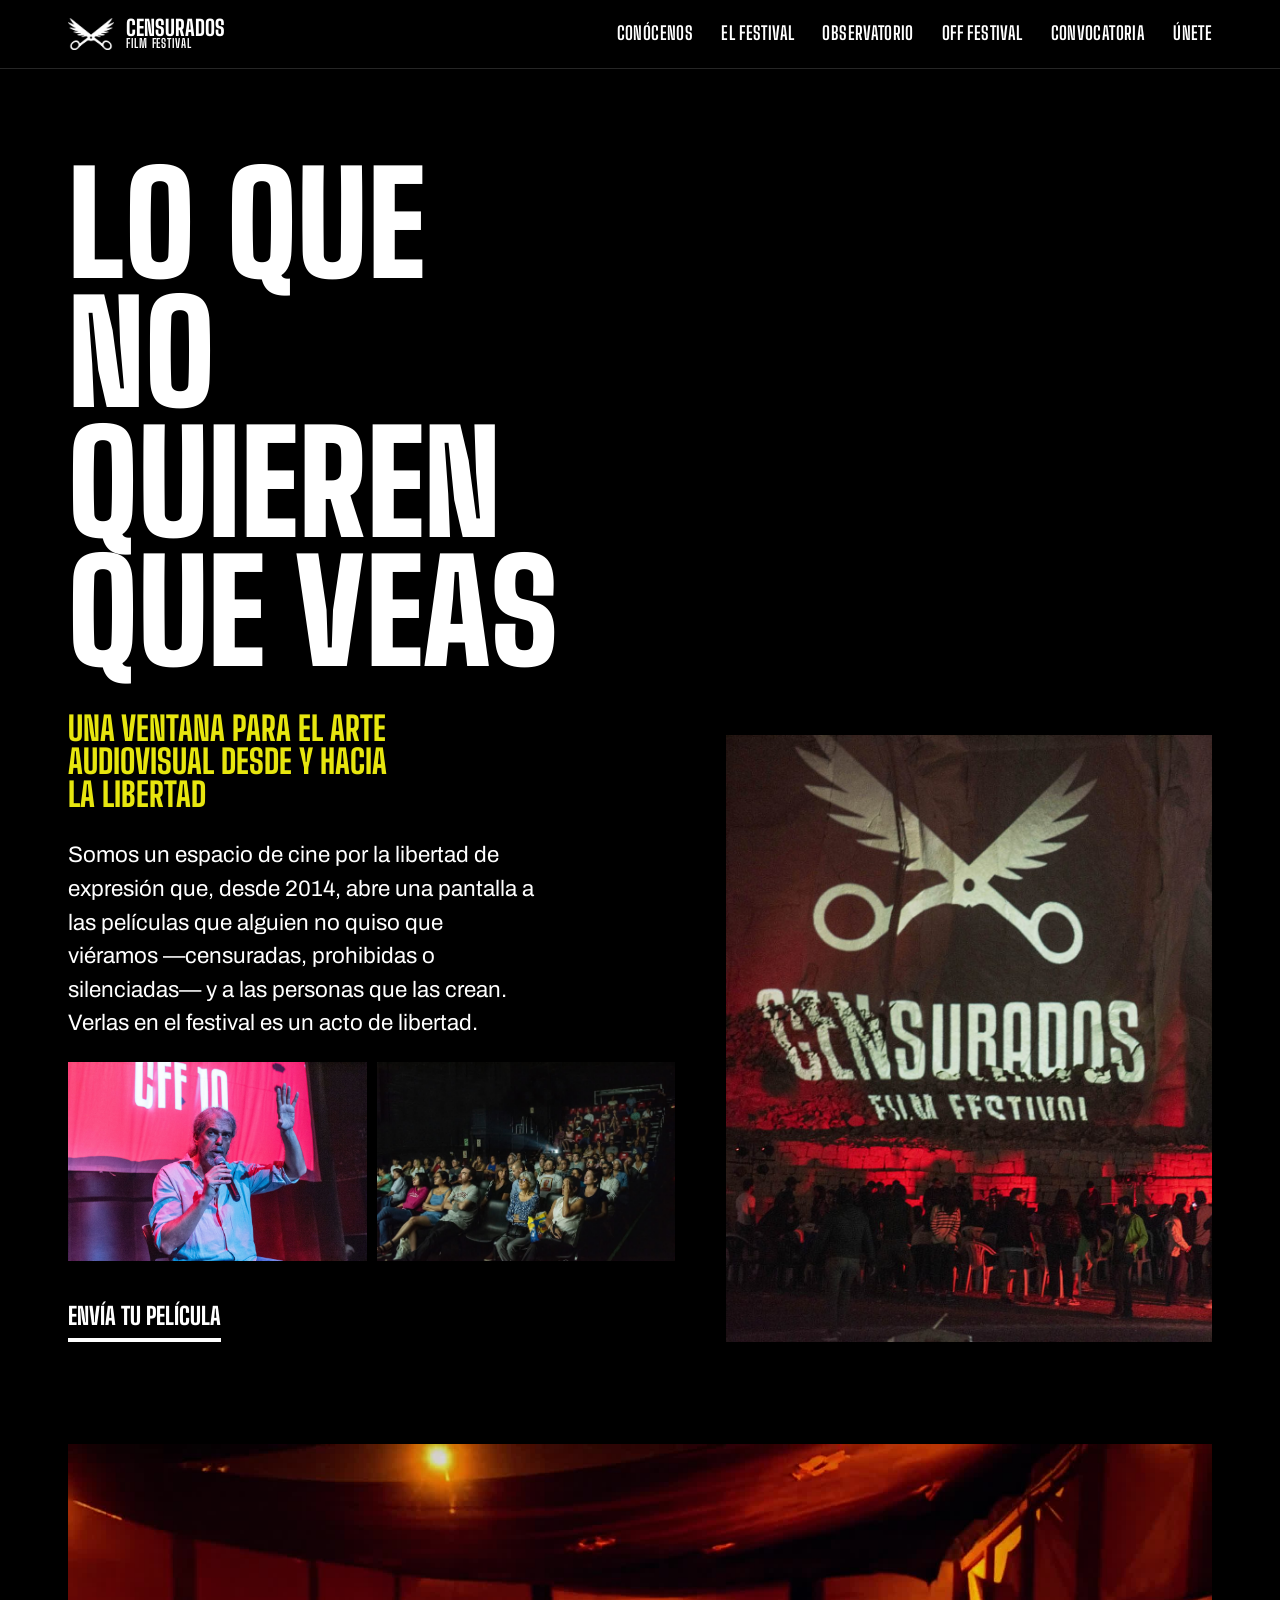
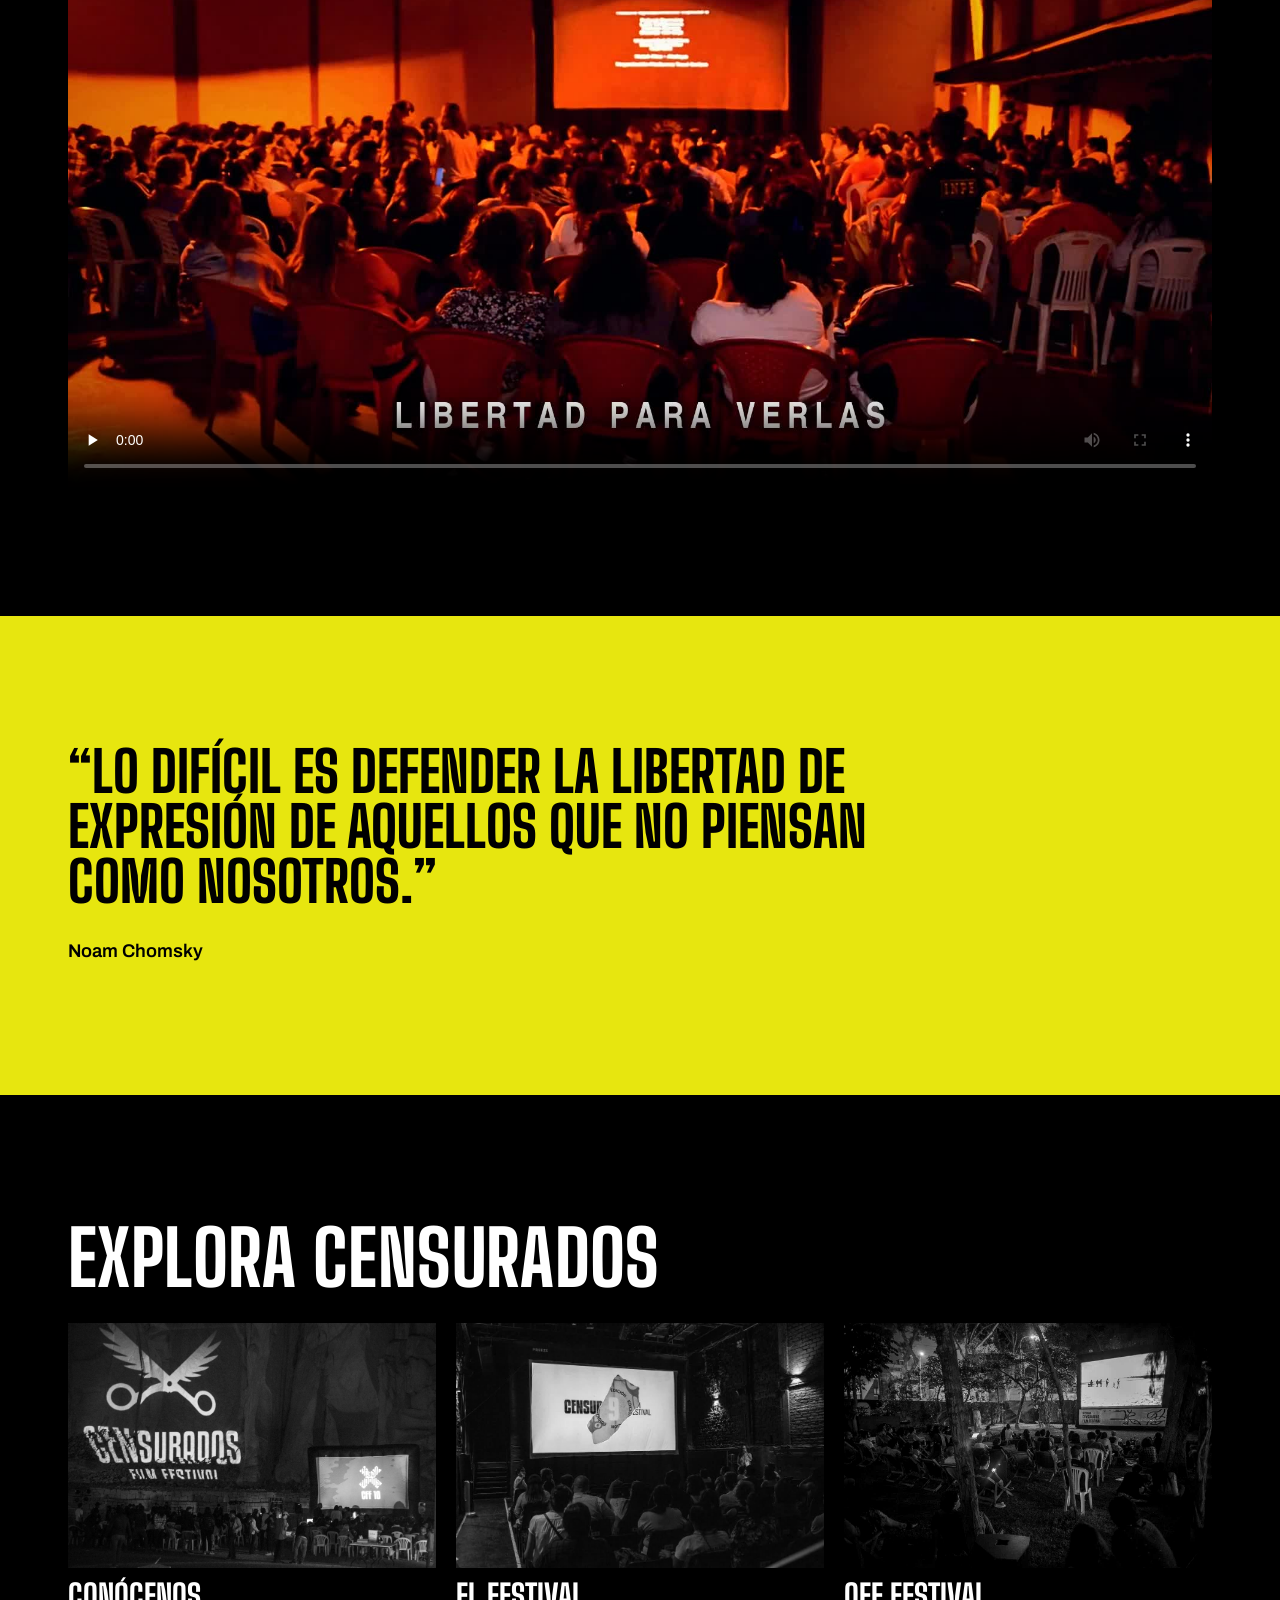
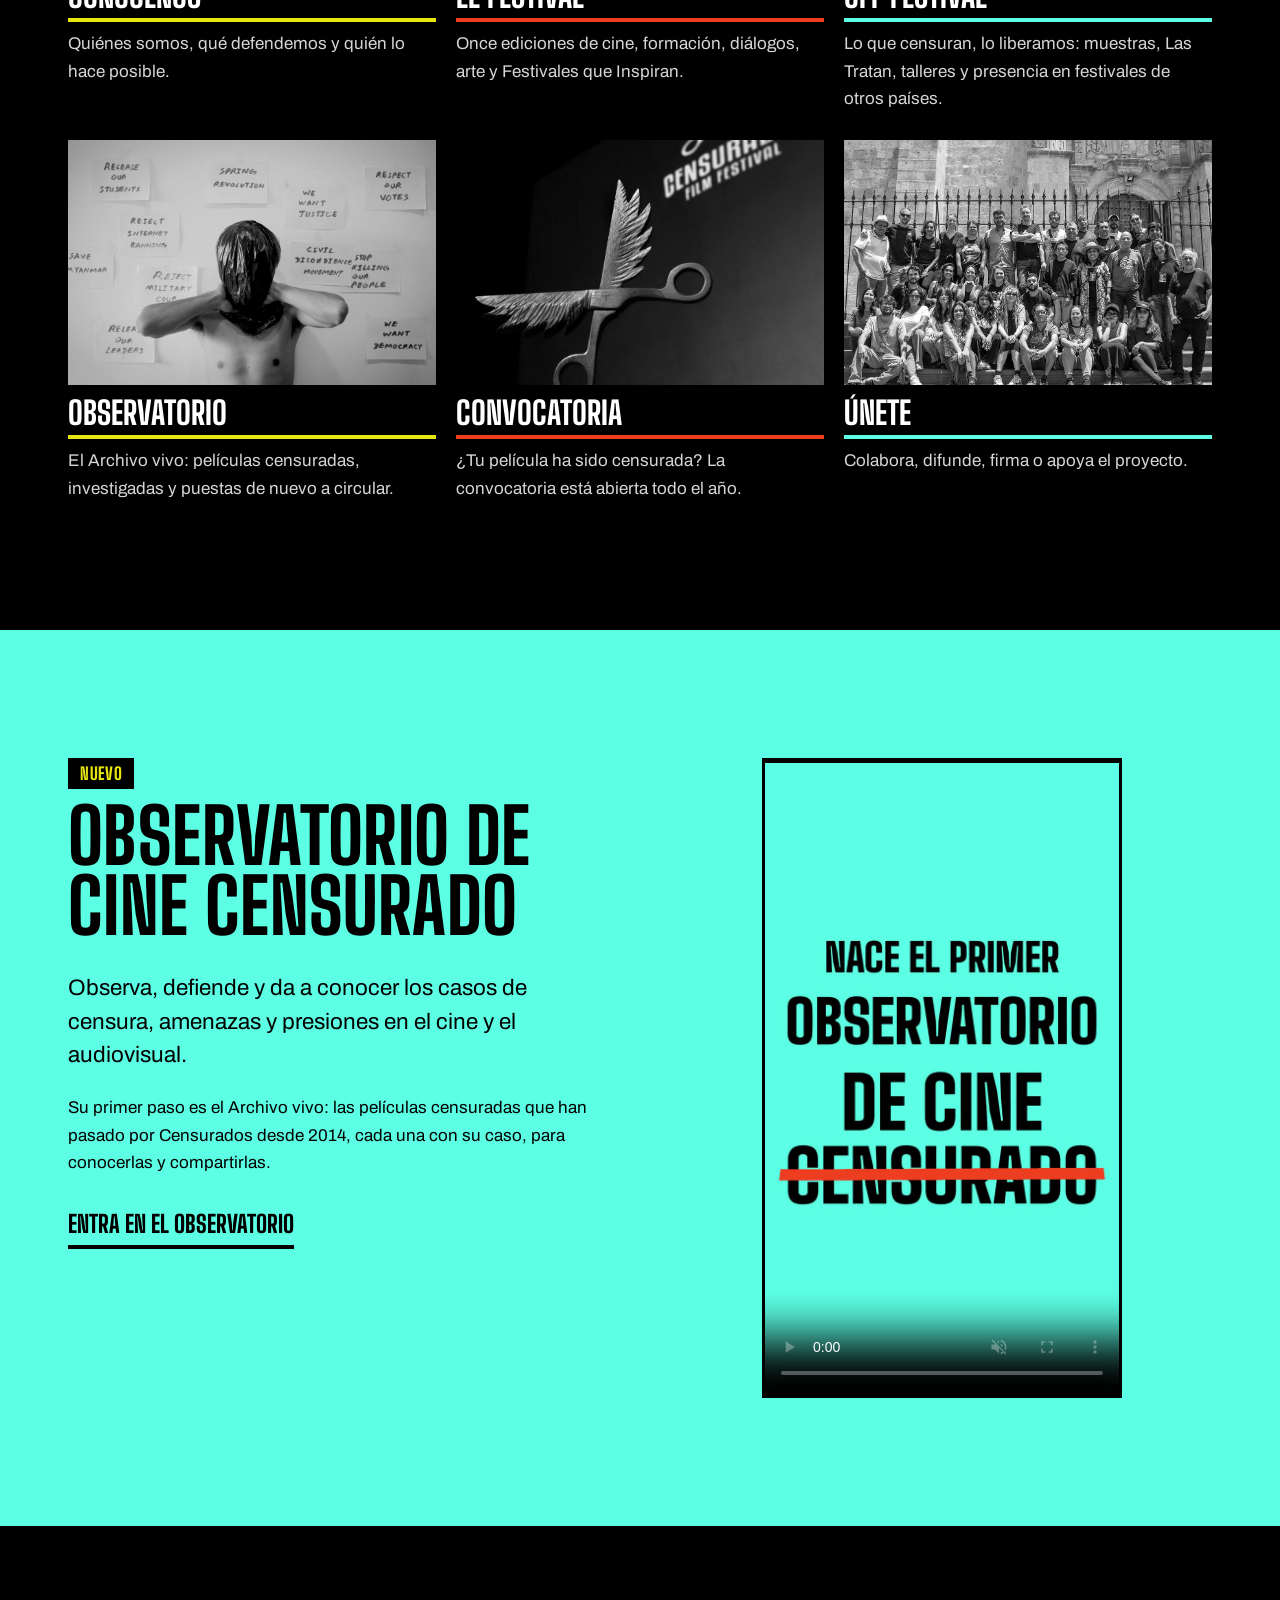
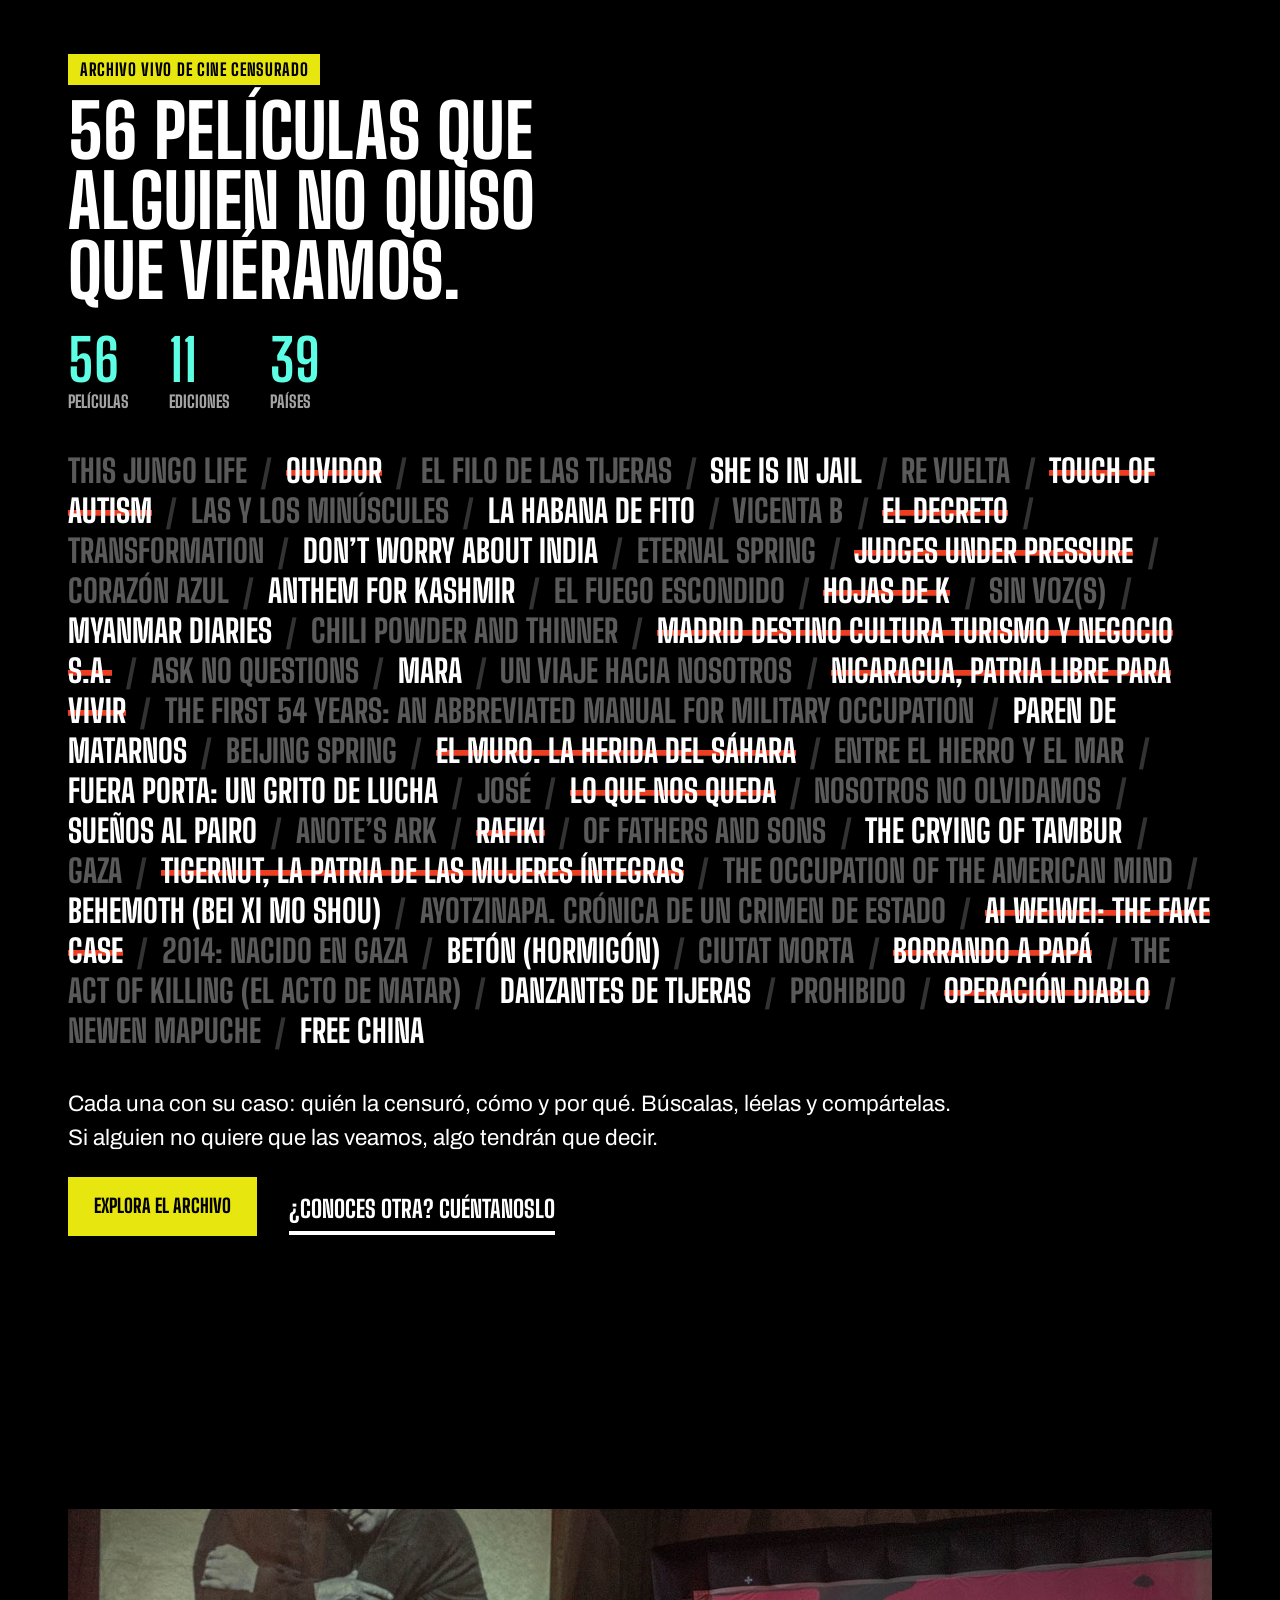
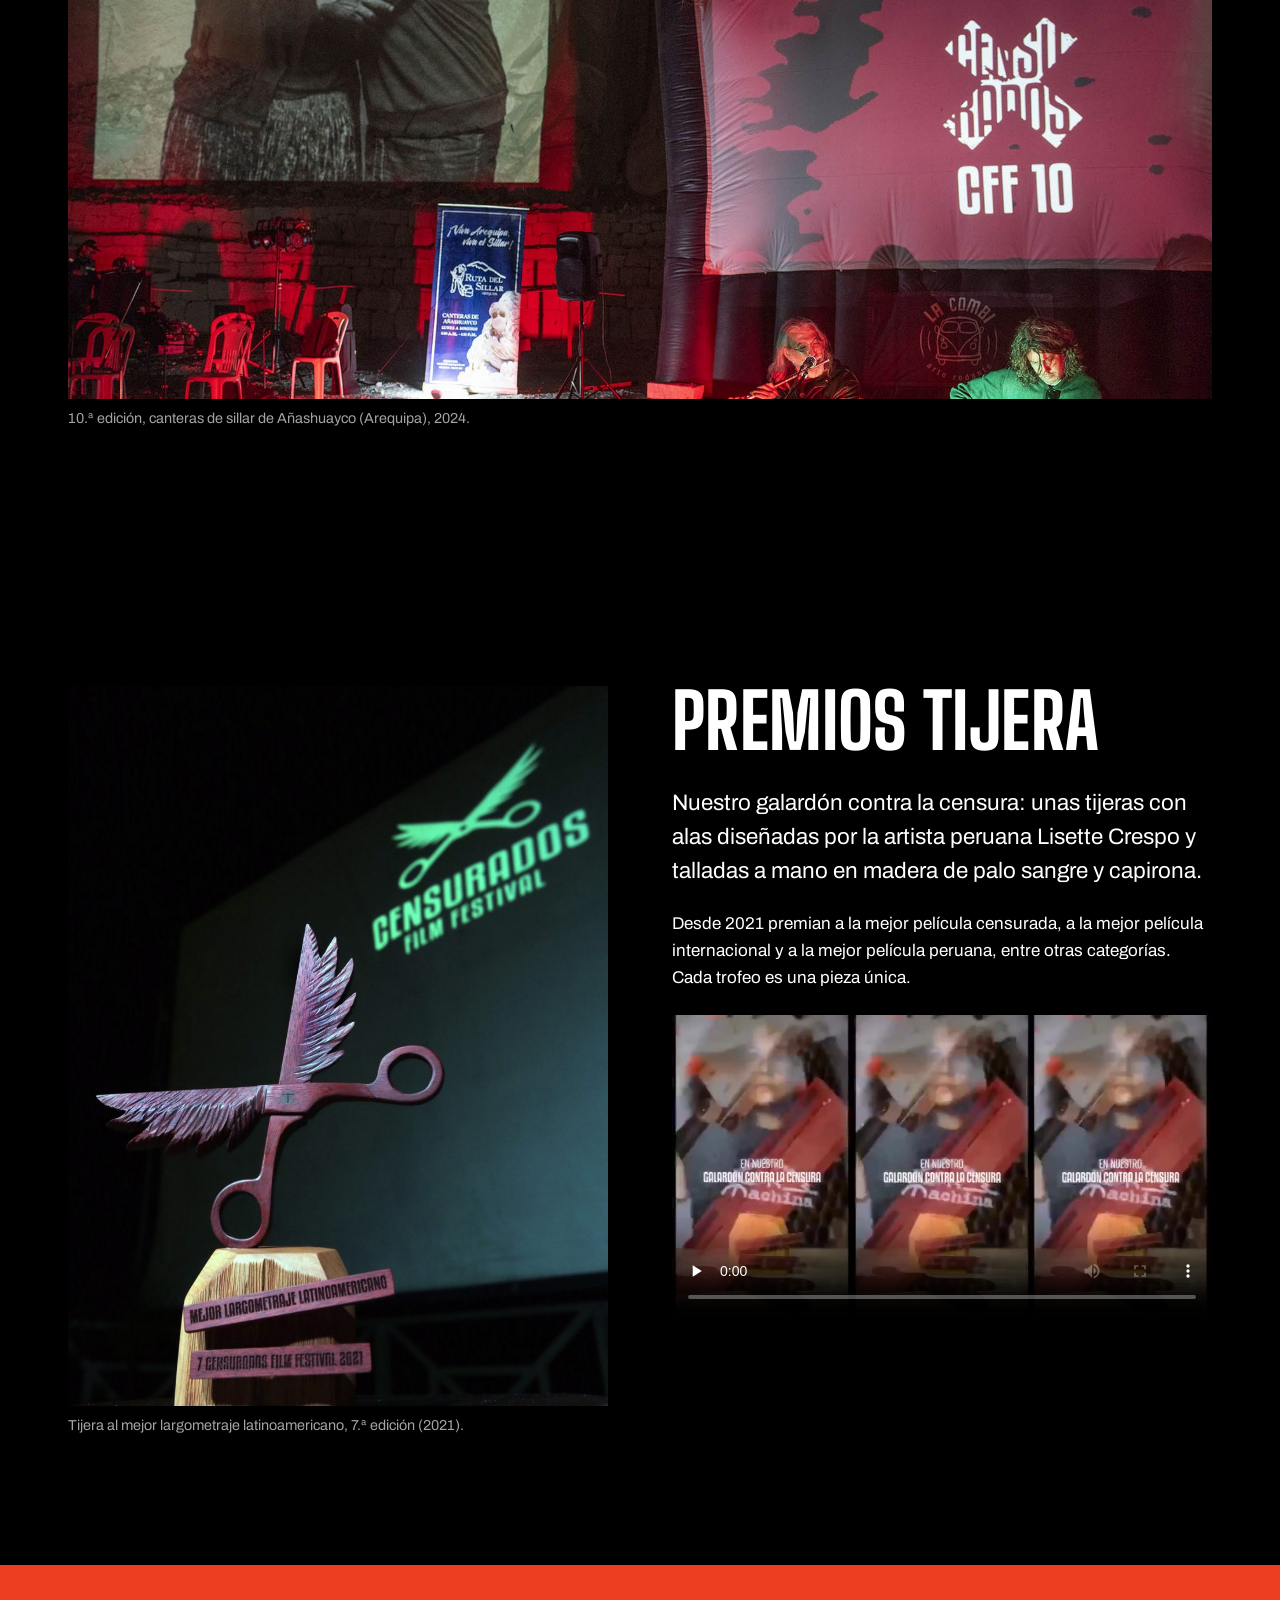
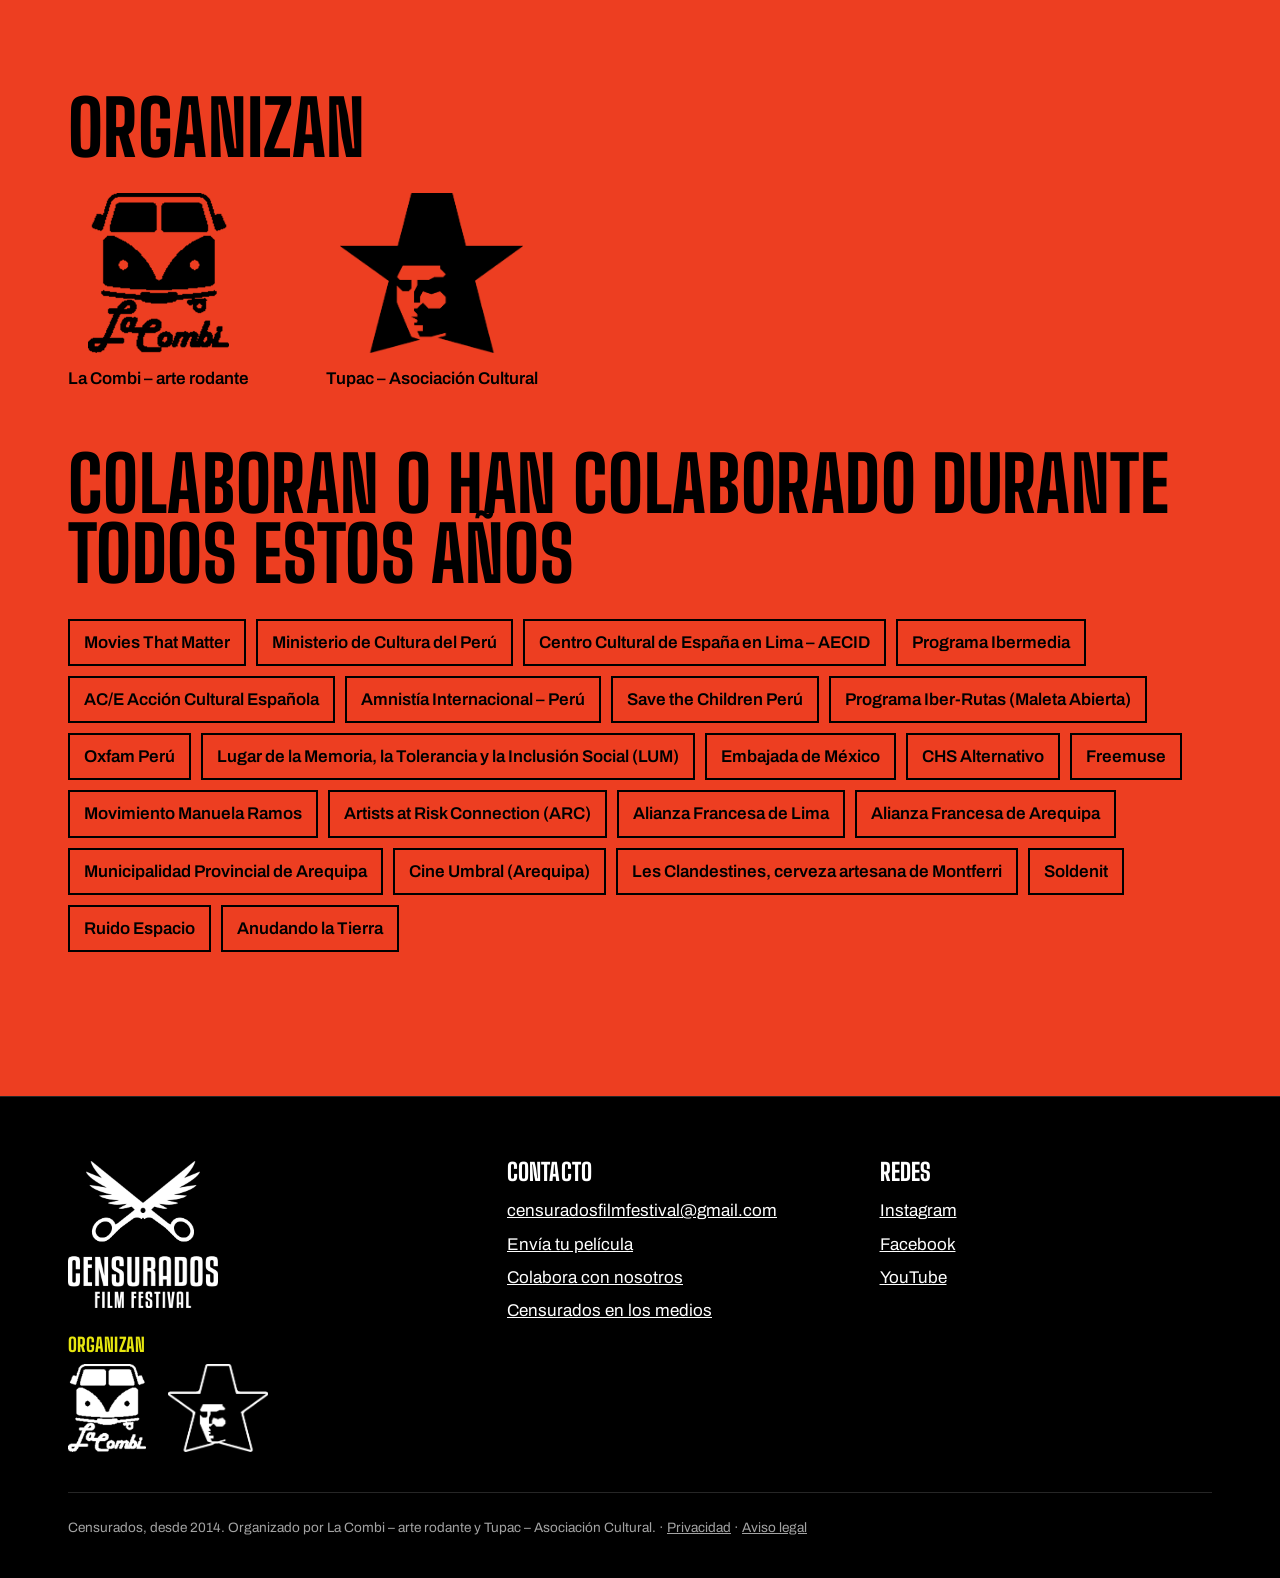
==== index.html @ e6e07ede "Caminan con nosotros: Ruido Espacio Co-Authored-By: Claude Opus 5.5 <noreply@anthropic.com> Claude-S" ====
<!doctype html>
<html lang="es">
<head>
<meta charset="utf-8">
<meta name="viewport" content="width=device-width, initial-scale=1">
<title>Censurados · Una ventana para el arte audiovisual desde y hacia la libertad</title>
<meta name="description" content="Censurados: una ventana para el arte audiovisual desde y hacia la libertad. Un espacio de cine por la libertad de expresión desde 2014.">
<meta property="og:title" content="Censurados · Una ventana para el arte audiovisual desde y hacia la libertad">
<meta property="og:description" content="Censurados: una ventana para el arte audiovisual desde y hacia la libertad. Un espacio de cine por la libertad de expresión desde 2014.">
<meta property="og:image" content="https://censuradosfilmfestival.com/img/fotos/jardin-tupac-noche.jpg">
<link rel="icon" href="img/icono.png">
<link rel="stylesheet" href="css/estilos.css?v=20261134">
</head>
<body>
<a class="saltar" href="#contenido">Ir al contenido</a>

<header class="cabecera">
  <div class="contenedor">
    <a class="marca" href="index.html"><img src="img/alas-blanco.png" alt="" width="46" height="33"><span>Censurados<small>Film Festival</small></span></a>
    <button class="boton-menu" aria-expanded="false" aria-controls="menu">Menú</button>
    <nav class="menu" id="menu" aria-label="Principal">
      <ul>
        <li><a href="conocenos.html">Conócenos</a></li>
        <li><a href="trayectoria.html">El festival</a></li>
        <li><a href="observatorio.html">Observatorio</a></li>
        <li><a href="en-ruta.html">Off festival</a></li>
        <li><a href="convocatoria.html">Convocatoria</a></li>
        <li><a href="unete.html">Únete</a></li>
      </ul>
    </nav>
  </div>
</header>

<main id="contenido">
<section class="portada fondo-negro">
    <div class="contenedor">
      <div>
        <h1>
          <span class="linea"><span class="tachado" style="--franja:var(--rojo);--retraso:.35s">Lo que</span></span>
          <span class="linea"><span class="tachado" style="--franja:var(--amarillo);--retraso:.55s">no quieren</span></span>
          <span class="linea"><span class="tachado" style="--franja:var(--agua);--retraso:.75s">que veas</span></span>
        </h1>
        <p class="lema">Una ventana para el arte audiovisual desde y hacia la libertad</p>
        <p class="entradilla">Somos un espacio de cine por la libertad de expresión que, desde 2014, abre una pantalla a las películas que alguien no quiso que viéramos —censuradas, prohibidas o silenciadas— y a las personas que las crean. Verlas en el festival es un acto de libertad.</p>
        <div class="portada-fotos">
          <img src="img/fotos/dialogo-cff10.jpg" alt="Un invitado habla con el público tras una proyección de la 10.ª edición" loading="lazy">
          <img src="img/fotos/publico-sala-cff9.jpg" alt="Público atento en una sala oscura durante una proyección del festival, con gradas al fondo" loading="lazy" width="1286" height="858">
        </div>
        <a class="enlace-grande" href="convocatoria.html">Envía tu película</a>
      </div>
      <figure>
        <img class="foto-logo" src="img/fotos/logo-canteras-cff10.jpg" alt="El logo de Censurados Film Festival proyectado en rojo sobre la pared de roca de las canteras de sillar, con el público reunido delante de la pantalla de la 10.ª edición" width="1959" height="1308">
      </figure>
    </div>
  </section>

  <section class="bloque fondo-negro sin-arriba" id="video">
    <div class="contenedor">
      <video class="video video-portada" controls preload="none" playsinline poster="video/quienes-somos.jpg?v=2" aria-label="Censurados: libertad para crear, libertad para ver">
        <source src="video/quienes-somos.mp4" type="video/mp4">
      </video>
    </div>
  </section>

  <section class="bloque fondo-amarillo">
    <div class="contenedor">
      <blockquote class="cita-grande">
        <p>“Lo difícil es defender la libertad de expresión de aquellos que no piensan como nosotros.”</p>
        <footer>Noam Chomsky</footer>
      </blockquote>
    </div>
  </section>

  <section class="bloque fondo-negro">
    <div class="contenedor">
      <h2>Explora Censurados</h2>
      <div class="tarjetas">
        <a class="tarjeta" href="conocenos.html">
          <img src="img/fotos/logo-canteras-cff10.jpg" alt="El logo de Censurados Film Festival proyectado sobre la pared de piedra de las canteras de Arequipa, con el público ante la pantalla de la 10.ª edición" loading="lazy">
          <span class="tarjeta-titulo">Conócenos</span>
          <span class="tarjeta-texto">Quiénes somos, qué defendemos y quién lo hace posible.</span>
        </a>
        <a class="tarjeta" href="trayectoria.html">
          <img src="img/fotos/pantalla-cff9.jpg" alt="Sala llena ante la pantalla con el logo de la 9.ª edición de Censurados, mientras una persona presenta la sesión" loading="lazy">
          <span class="tarjeta-titulo">El festival</span>
          <span class="tarjeta-texto">Once ediciones de cine, formación, diálogos, arte y Festivales que Inspiran.</span>
        </a>
        <a class="tarjeta" href="en-ruta.html">
          <img src="img/fotos/pantalla-jardin.jpg" alt="La pantalla del festival montada al aire libre" loading="lazy">
          <span class="tarjeta-titulo">Off festival</span>
          <span class="tarjeta-texto">Lo que censuran, lo liberamos: muestras, Las Tratan, talleres y presencia en festivales de otros países.</span>
        </a>
        <a class="tarjeta" href="observatorio.html">
          <img src="img/fotos/observatorio-myanmar.jpg" alt="Fotograma de Myanmar Diaries: una persona con la cabeza cubierta por una bolsa negra, ante carteles que piden democracia y libertad" loading="lazy">
          <span class="tarjeta-titulo">Observatorio</span>
          <span class="tarjeta-texto">El Archivo vivo: películas censuradas, investigadas y puestas de nuevo a circular.</span>
        </a>
        <a class="tarjeta" href="convocatoria.html">
          <img src="img/fotos/trofeo-tijera-2021.jpg" alt="Una Tijera, el premio de Censurados diseñado por Lisette Crespo, con el logo del festival al fondo" loading="lazy">
          <span class="tarjeta-titulo">Convocatoria</span>
          <span class="tarjeta-texto">¿Tu película ha sido censurada? La convocatoria está abierta todo el año.</span>
        </a>
        <a class="tarjeta" href="unete.html">
          <img src="img/fotos/fqi-grupo-arequipa.jpg" alt="Foto de grupo de personas que participan en Censurados, en las escaleras de una iglesia de Arequipa" loading="lazy">
          <span class="tarjeta-titulo">Únete</span>
          <span class="tarjeta-texto">Colabora, difunde, firma o apoya el proyecto.</span>
        </a>
      </div>
    </div>
  </section>

  <section class="bloque fondo-agua">
    <div class="contenedor dos-columnas">
      <div>
        <p class="etiqueta-obs">Nuevo</p>
        <h2>Observatorio de cine censurado</h2>
        <p class="entradilla">Observa, defiende y da a conocer los casos de censura, amenazas y presiones en el cine y el audiovisual.</p>
        <p>Su primer paso es el Archivo vivo: las películas censuradas que han pasado por Censurados desde 2014, cada una con su caso, para conocerlas y compartirlas.</p>
        <a class="enlace-grande" href="observatorio.html">Entra en el Observatorio</a>
      </div>
      <video class="video-vertical" autoplay muted loop playsinline controls preload="metadata" poster="video/observatorio.jpg" aria-label="Nace el primer Observatorio de cine censurado">
          <source src="video/observatorio.mp4" type="video/mp4">
        </video>
    </div>
  </section>

  <section class="bloque fondo-negro portada-archivo" aria-labelledby="titulo-archivo">
    <div class="contenedor">
      <p class="etiqueta-obs etiqueta-archivo">Archivo vivo de cine censurado</p>
      <h2 id="titulo-archivo">56 películas que alguien no quiso que viéramos.</h2>
      <ul class="cifras-archivo">
        <li><strong>56</strong> películas</li>
        <li><strong>11</strong> ediciones</li>
        <li><strong>39</strong> países</li>
      </ul>
      <p class="muro-titulos"><a href="observatorio.html#this-jungo-life">This Jungo Life</a> <span aria-hidden="true">/</span> <a href="observatorio.html#ouvidor" class="tachada">Ouvidor</a> <span aria-hidden="true">/</span> <a href="observatorio.html#el-filo-de-las-tijeras">El filo de las tijeras</a> <span aria-hidden="true">/</span> <a href="observatorio.html#she-is-in-jail" class="viva">She Is in Jail</a> <span aria-hidden="true">/</span> <a href="observatorio.html#re-vuelta">Re vuelta</a> <span aria-hidden="true">/</span> <a href="observatorio.html#touch-of-autism" class="tachada">Touch of Autism</a> <span aria-hidden="true">/</span> <a href="observatorio.html#las-y-los-minuscules">Las y los Minúscules</a> <span aria-hidden="true">/</span> <a href="observatorio.html#la-habana-de-fito" class="viva">La Habana de Fito</a> <span aria-hidden="true">/</span> <a href="observatorio.html#vicenta-b">Vicenta B</a> <span aria-hidden="true">/</span> <a href="observatorio.html#el-decreto" class="tachada">El decreto</a> <span aria-hidden="true">/</span> <a href="observatorio.html#transformation">Transformation</a> <span aria-hidden="true">/</span> <a href="observatorio.html#dont-worry-about-india" class="viva">Don’t Worry About India</a> <span aria-hidden="true">/</span> <a href="observatorio.html#eternal-spring">Eternal Spring</a> <span aria-hidden="true">/</span> <a href="observatorio.html#judges-under-pressure" class="tachada">Judges Under Pressure</a> <span aria-hidden="true">/</span> <a href="observatorio.html#corazon-azul">Corazón azul</a> <span aria-hidden="true">/</span> <a href="observatorio.html#anthem-for-kashmir" class="viva">Anthem for Kashmir</a> <span aria-hidden="true">/</span> <a href="observatorio.html#el-fuego-escondido">El fuego escondido</a> <span aria-hidden="true">/</span> <a href="observatorio.html#hojas-de-k" class="tachada">Hojas de K</a> <span aria-hidden="true">/</span> <a href="observatorio.html#sin-voces">Sin Voz(s)</a> <span aria-hidden="true">/</span> <a href="observatorio.html#myanmar-diaries" class="viva">Myanmar Diaries</a> <span aria-hidden="true">/</span> <a href="observatorio.html#chili-powder-and-thinner">Chili Powder and Thinner</a> <span aria-hidden="true">/</span> <a href="observatorio.html#madrid-destino" class="tachada">Madrid Destino Cultura Turismo y Negocio S.A.</a> <span aria-hidden="true">/</span> <a href="observatorio.html#ask-no-questions">Ask No Questions</a> <span aria-hidden="true">/</span> <a href="observatorio.html#mara" class="viva">Mara</a> <span aria-hidden="true">/</span> <a href="observatorio.html#un-viaje-hacia-nosotros">Un viaje hacia nosotros</a> <span aria-hidden="true">/</span> <a href="observatorio.html#nicaragua-patria-libre-para-vivir" class="tachada">Nicaragua, patria libre para vivir</a> <span aria-hidden="true">/</span> <a href="observatorio.html#the-first-54-years">The First 54 Years: An Abbreviated Manual for Military Occupation</a> <span aria-hidden="true">/</span> <a href="observatorio.html#paren-de-matarnos" class="viva">Paren de matarnos</a> <span aria-hidden="true">/</span> <a href="observatorio.html#beijing-spring">Beijing Spring</a> <span aria-hidden="true">/</span> <a href="observatorio.html#el-muro-sahara" class="tachada">El muro. La herida del Sáhara</a> <span aria-hidden="true">/</span> <a href="observatorio.html#entre-el-hierro-y-el-mar">Entre el hierro y el mar</a> <span aria-hidden="true">/</span> <a href="observatorio.html#fuera-porta" class="viva">Fuera Porta: un grito de lucha</a> <span aria-hidden="true">/</span> <a href="observatorio.html#jose">José</a> <span aria-hidden="true">/</span> <a href="observatorio.html#lo-que-nos-queda" class="tachada">Lo que nos queda</a> <span aria-hidden="true">/</span> <a href="observatorio.html#nosotros-no-olvidamos">Nosotros no olvidamos</a> <span aria-hidden="true">/</span> <a href="observatorio.html#suenos-al-pairo" class="viva">Sueños al pairo</a> <span aria-hidden="true">/</span> <a href="observatorio.html#anotes-ark">Anote’s Ark</a> <span aria-hidden="true">/</span> <a href="observatorio.html#rafiki" class="tachada">Rafiki</a> <span aria-hidden="true">/</span> <a href="observatorio.html#of-fathers-and-sons">Of Fathers and Sons</a> <span aria-hidden="true">/</span> <a href="observatorio.html#the-crying-of-tambur" class="viva">The Crying of Tambur</a> <span aria-hidden="true">/</span> <a href="observatorio.html#gaza">Gaza</a> <span aria-hidden="true">/</span> <a href="observatorio.html#tigernut" class="tachada">Tigernut, la patria de las mujeres íntegras</a> <span aria-hidden="true">/</span> <a href="observatorio.html#the-occupation-of-the-american-mind">The Occupation of the American Mind</a> <span aria-hidden="true">/</span> <a href="observatorio.html#behemoth" class="viva">Behemoth (Bei Xi Mo Shou)</a> <span aria-hidden="true">/</span> <a href="observatorio.html#ayotzinapa-cronica">Ayotzinapa. Crónica de un crimen de Estado</a> <span aria-hidden="true">/</span> <a href="observatorio.html#ai-weiwei-the-fake-case" class="tachada">Ai Weiwei: The Fake Case</a> <span aria-hidden="true">/</span> <a href="observatorio.html#nacido-en-gaza">2014: Nacido en Gaza</a> <span aria-hidden="true">/</span> <a href="observatorio.html#beton" class="viva">Betón (Hormigón)</a> <span aria-hidden="true">/</span> <a href="observatorio.html#ciutat-morta">Ciutat morta</a> <span aria-hidden="true">/</span> <a href="observatorio.html#borrando-a-papa" class="tachada">Borrando a papá</a> <span aria-hidden="true">/</span> <a href="observatorio.html#the-act-of-killing">The Act of Killing (El acto de matar)</a> <span aria-hidden="true">/</span> <a href="observatorio.html#danzantes-de-tijeras" class="viva">Danzantes de tijeras</a> <span aria-hidden="true">/</span> <a href="observatorio.html#prohibido">Prohibido</a> <span aria-hidden="true">/</span> <a href="observatorio.html#operacion-diablo" class="tachada">Operación Diablo</a> <span aria-hidden="true">/</span> <a href="observatorio.html#newen-mapuche">Newen Mapuche</a> <span aria-hidden="true">/</span> <a href="observatorio.html#free-china" class="viva">Free China</a></p>
      <p class="entradilla">Cada una con su caso: quién la censuró, cómo y por qué. Búscalas, léelas y compártelas. Si alguien no quiere que las veamos, algo tendrán que decir.</p>
      <p class="acciones-archivo">
        <a class="boton" href="observatorio.html#archivo">Explora el archivo</a>
        <a class="enlace-grande" href="convocatoria.html#avisa">¿Conoces otra? Cuéntanoslo</a>
      </p>
    </div>
  </section>

  <section class="bloque fondo-negro">
    <div class="contenedor">
      <figure class="foto-pie"><img class="foto-ancha" src="img/fotos/concierto-canteras-cff10.jpg" alt="Dos músicos tocan flauta y guitarra bajo luz roja frente a la pantalla inflable con el logo de la 10.ª edición, en las canteras de sillar" loading="lazy" width="1800" height="1202"><figcaption class="pequeno">10.ª edición, canteras de sillar de Añashuayco (Arequipa), 2024.</figcaption></figure>
    </div>
  </section>

  <section class="bloque fondo-negro premios" id="premios">
    <div class="contenedor dos-columnas">
      <figure class="foto-pie">
        <img src="img/fotos/trofeo-tijera-2021.jpg" alt="Trofeo de los Premios Tijera: unas tijeras de madera con alas sobre una base, frente a una pantalla con el logo del festival" loading="lazy" width="933" height="1400">
        <figcaption class="pequeno">Tijera al mejor largometraje latinoamericano, 7.ª edición (2021).</figcaption>
      </figure>
      <div>
        <h2>Premios Tijera</h2>
        <p class="entradilla">Nuestro galardón contra la censura: unas tijeras con alas diseñadas por la artista peruana Lisette Crespo y talladas a mano en madera de palo sangre y capirona.</p>
        <p>Desde 2021 premian a la mejor película censurada, a la mejor película internacional y a la mejor película peruana, entre otras categorías. Cada trofeo es una pieza única.</p>
        <video class="video" controls preload="none" playsinline poster="video/premios-tijera.jpg" aria-label="Cómo se hacen los Premios Tijera">
          <source src="video/premios-tijera.mp4" type="video/mp4">
        </video>
      </div>
    </div>
  </section>

  <section class="bloque fondo-rojo">
    <div class="contenedor">
      <h2>Organizan</h2>
      <div class="logos-org">
        <a href="conocenos.html#organizadores"><img src="img/lacombi-negro.png" alt="La Combi – arte rodante" width="444" height="504"><span>La Combi – arte rodante</span></a>
        <a href="conocenos.html#organizadores"><img src="img/tupac-negro.png" alt="Tupac – Asociación Cultural" width="839" height="733"><span>Tupac – Asociación Cultural</span></a>
      </div>
      <h2 class="colaboran-titulo">Colaboran o han colaborado durante todos estos años</h2>
      <ul class="colaboran-lista">
        <li>Movies That Matter</li>
        <li>Ministerio de Cultura del Perú</li>
        <li>Centro Cultural de España en Lima – AECID</li>
        <li>Programa Ibermedia</li>
        <li>AC/E Acción Cultural Española</li>
        <li>Amnistía Internacional – Perú</li>
        <li>Save the Children Perú</li>
        <li>Programa Iber-Rutas (Maleta Abierta)</li>
        <li>Oxfam Perú</li>
        <li>Lugar de la Memoria, la Tolerancia y la Inclusión Social (LUM)</li>
        <li>Embajada de México</li>
        <li>CHS Alternativo</li>
        <li>Freemuse</li>
        <li>Movimiento Manuela Ramos</li>
        <li>Artists at Risk Connection (ARC)</li>
        <li>Alianza Francesa de Lima</li>
        <li>Alianza Francesa de Arequipa</li>
        <li>Municipalidad Provincial de Arequipa</li>
        <li>Cine Umbral (Arequipa)</li>
        <li>Les Clandestines, cerveza artesana de Montferri</li>
        <li>Soldenit</li>
        <li>Ruido Espacio</li>
        <li>Anudando la Tierra</li>
      </ul>
    </div>
  </section>
</main>

<footer class="pie fondo-negro">
  <div class="contenedor">
    <div>
      <img src="img/logo-blanco.png" alt="Censurados Film Festival" width="150" height="147">
      <h2 class="organizan-titulo">Organizan</h2>
      <a class="organizan" href="conocenos.html#organizadores">
        <img src="img/lacombi-blanco.png" alt="La Combi – arte rodante" width="444" height="504">
        <img src="img/tupac-oscuro.png" alt="Tupac – Asociación Cultural" width="875" height="769">
      </a>
    </div>
    <div>
      <h2>Contacto</h2>
      <ul>
        <li><a href="mailto:censuradosfilmfestival@gmail.com">censuradosfilmfestival@gmail.com</a></li>
        <li><a href="convocatoria.html">Envía tu película</a></li>
        <li><a href="unete.html">Colabora con nosotros</a></li>
        <li><a href="conocenos.html#medios">Censurados en los medios</a></li>
      </ul>
    </div>
    <div>
      <h2>Redes</h2>
      <ul>
        <li><a href="https://www.instagram.com/censuradosfilmfestival/">Instagram</a></li>
        <li><a href="https://www.facebook.com/censuradosfilmfestival">Facebook</a></li>
        <li><a href="https://www.youtube.com/channel/UCcZii9CY7aCyMJ9GrzjTRmA">YouTube</a></li>
      </ul>
    </div>
    <p class="legal">Censurados, desde 2014. Organizado por La Combi – arte rodante y Tupac – Asociación Cultural. · <a href="privacidad.html">Privacidad</a> · <a href="aviso-legal.html">Aviso legal</a></p>
  </div>
</footer>
<script src="js/menu.js"></script>
</body>
</html>
---- css/estilos.css ----
/* Tipografías alojadas en la propia web (sin Google Fonts) · licencia OFL en fuentes/OFL.txt */
@font-face { font-family: "Archivo"; font-style: normal; font-weight: 400; font-display: swap; src: url("../fuentes/archivo-400.woff") format("woff"); }
@font-face { font-family: "Archivo"; font-style: normal; font-weight: 600; font-display: swap; src: url("../fuentes/archivo-600.woff") format("woff"); }
@font-face { font-family: "Big Shoulders Display"; font-style: normal; font-weight: 700; font-display: swap; src: url("../fuentes/big-shoulders-display-700.woff") format("woff"); }
@font-face { font-family: "Big Shoulders Display"; font-style: normal; font-weight: 800; font-display: swap; src: url("../fuentes/big-shoulders-display-800.woff") format("woff"); }
@font-face { font-family: "Big Shoulders Display"; font-style: normal; font-weight: 900; font-display: swap; src: url("../fuentes/big-shoulders-display-900.woff") format("woff"); }

/* Censurados Film Festival — hoja de estilos
   Paleta tomada de la línea gráfica oficial del festival. */

:root {
  --negro: #000000;
  --blanco: #ffffff;
  --rojo: #ed3e21;
  --amarillo: #e7e60f;
  --agua: #5cffe4;
  --gris: #a3a3a3;

  --display: "Big Shoulders Display", "Arial Narrow", sans-serif;
  --texto: "Archivo", system-ui, sans-serif;

  --ancho: 1240px;
  --margen: clamp(16px, 4vw, 48px);
}

*, *::before, *::after { box-sizing: border-box; }

html { -webkit-text-size-adjust: 100%; scroll-behavior: smooth; }
@media (prefers-reduced-motion: reduce) { html { scroll-behavior: auto; } }

body {
  margin: 0;
  background: var(--negro);
  color: var(--blanco);
  font-family: var(--texto);
  font-size: 1.0625rem;
  line-height: 1.6;
}

img { max-width: 100%; height: auto; display: block; }
a { color: inherit; }
p { margin: 0 0 1em; max-width: 68ch; }

:focus-visible { outline: 3px solid var(--agua); outline-offset: 3px; }
.fondo-agua :focus-visible,
.fondo-amarillo :focus-visible { outline-color: var(--negro); }

.saltar {
  position: absolute; left: -999px; top: 8px; z-index: 50;
  background: var(--amarillo); color: var(--negro); padding: 8px 14px; font-weight: 600;
}
.saltar:focus { left: 8px; }

.contenedor { max-width: var(--ancho); margin: 0 auto; padding: 0 var(--margen); }

/* ---------- Tipografía ---------- */
h1, h2, h3 {
  font-family: var(--display);
  font-weight: 800;
  line-height: 0.92;
  margin: 0 0 0.4em;
  text-transform: uppercase;
  letter-spacing: 0.005em;
}
h1 { font-size: clamp(3.4rem, 11vw, 9.5rem); font-weight: 900; }
h2 { font-size: clamp(2.4rem, 6vw, 4.75rem); }
h3 { font-size: clamp(1.6rem, 3vw, 2.1rem); }

.entradilla { font-size: clamp(1.15rem, 1.8vw, 1.4rem); line-height: 1.5; }
.pequeno { font-size: 0.9rem; color: var(--gris); }

/* ---------- Bloques de color ---------- */
.bloque { padding: clamp(64px, 10vw, 128px) 0; }
.fondo-negro { background: var(--negro); color: var(--blanco); }
.fondo-amarillo { background: var(--amarillo); color: var(--negro); }
.fondo-rojo { background: var(--rojo); color: var(--negro); }
.fondo-agua { background: var(--agua); color: var(--negro); }
.fondo-amarillo .pequeno, .fondo-rojo .pequeno, .fondo-agua .pequeno { color: rgba(0,0,0,.72); }

/* ---------- Cabecera ---------- */
.cabecera {
  position: sticky; top: 0; z-index: 20;
  background: var(--negro);
  border-bottom: 1px solid #262626;
}
.cabecera .contenedor {
  display: flex; align-items: center; justify-content: space-between;
  min-height: 68px; gap: 16px;
}
.marca { display: flex; align-items: center; gap: 12px; text-decoration: none; }
.marca img { width: 46px; }
.marca span {
  font-family: var(--display); font-weight: 800; font-size: 1.35rem;
  text-transform: uppercase; line-height: 0.9;
}
.marca small { display: block; font-size: 0.78rem; font-weight: 700; letter-spacing: 0.06em; }

.menu ul { list-style: none; margin: 0; padding: 0; display: flex; gap: clamp(14px, 2.2vw, 30px); }
.menu a {
  font-family: var(--display); font-weight: 700; font-size: 1.15rem;
  text-transform: uppercase; text-decoration: none; letter-spacing: 0.02em;
  padding: 6px 0; border-bottom: 3px solid transparent;
}
.menu a:hover { border-bottom-color: var(--rojo); }
.menu a[aria-current="page"] { border-bottom-color: var(--amarillo); }

.boton-menu {
  display: none; background: none; border: 2px solid var(--blanco); color: var(--blanco);
  font: 700 1.05rem var(--display); text-transform: uppercase; padding: 6px 12px; cursor: pointer;
}

@media (max-width: 1060px) {
  .boton-menu { display: block; }
  .menu { display: none; position: absolute; left: 0; right: 0; top: 100%; background: var(--negro); border-bottom: 1px solid #262626; }
  .menu.abierto { display: block; }
  .menu ul { flex-direction: column; gap: 0; padding: 8px var(--margen) 20px; }
  .menu a { display: block; font-size: 1.6rem; padding: 10px 0; }
}

/* ---------- Portada: el titular "sin censura" ---------- */
.portada { padding: clamp(40px, 7vw, 96px) 0 clamp(56px, 8vw, 104px); overflow: hidden; }
.portada .contenedor { display: grid; grid-template-columns: 1.25fr 1fr; gap: clamp(24px, 4vw, 56px); align-items: end; }
.portada h1 { margin-bottom: 0.25em; }
.portada h1 .linea { display: block; }
.tachado { position: relative; display: inline-block; }
.tachado::after {
  content: ""; position: absolute; left: -0.04em; right: -0.04em; top: 0.06em; bottom: 0.02em;
  background: var(--franja, var(--rojo));
  transform-origin: right center;
  animation: descensura 0.7s cubic-bezier(.7,0,.2,1) forwards;
  animation-delay: var(--retraso, 0.3s);
}
@keyframes descensura { to { transform: scaleX(0); } }
@media (prefers-reduced-motion: reduce) { .tachado::after { animation: none; transform: scaleX(0); } }

.portada figure { margin: 0; }
.portada figure img { width: 100%; aspect-ratio: 4 / 5; object-fit: cover; object-position: 30% center; }
.portada figure img.foto-logo { object-position: 2% center; }
.portada figcaption { margin-top: 8px; }
.portada .entradilla { max-width: 36ch; }

@media (max-width: 860px) {
  .portada .contenedor { grid-template-columns: 1fr; }
  .portada figure img { aspect-ratio: 3 / 2; }
}

/* ---------- Cabeceras de página interior ---------- */
.cabeza-pagina { padding: clamp(48px, 8vw, 104px) 0 clamp(40px, 6vw, 72px); }
.cabeza-pagina h1 { font-size: clamp(3rem, 9vw, 7.5rem); }
.cabeza-pagina .entradilla { max-width: 52ch; }

/* ---------- Rejillas y piezas ---------- */
.dos-columnas { display: grid; grid-template-columns: 1fr 1fr; gap: clamp(28px, 5vw, 72px); align-items: start; }
@media (max-width: 760px) { .dos-columnas { grid-template-columns: 1fr; } }

.cita {
  font-family: var(--display); font-weight: 800; text-transform: uppercase;
  font-size: clamp(2.2rem, 5.2vw, 4.4rem); line-height: 0.95; margin: 0;
}

.lista-plana { list-style: none; margin: 0; padding: 0; }
.lista-plana li { padding: 18px 0; border-top: 2px solid currentColor; }
.lista-plana li:last-child { border-bottom: 2px solid currentColor; }
.lista-plana h3 { margin-bottom: 0.15em; }
.lista-plana p { margin: 0; }

.enlace-grande {
  display: inline-block; margin-top: 12px;
  font-family: var(--display); font-weight: 800; font-size: 1.5rem; text-transform: uppercase;
  text-decoration: none; border-bottom: 4px solid currentColor; padding-bottom: 2px;
}
.enlace-grande:hover { border-bottom-color: var(--rojo); }
.fondo-rojo .enlace-grande:hover { border-bottom-color: var(--blanco); }

/* Tira de carteles en portada */
.tira { display: grid; grid-auto-flow: column; grid-auto-columns: minmax(200px, 1fr); gap: 16px; overflow-x: auto; padding-bottom: 12px; scroll-snap-type: x mandatory; }
.tira a { text-decoration: none; scroll-snap-align: start; }
.tira img { width: 100%; aspect-ratio: 3 / 4; object-fit: cover; background: #1a1a1a; }
.tira .num { font-family: var(--display); font-weight: 800; font-size: 1.5rem; text-transform: uppercase; display: block; margin-top: 8px; line-height: 1; }

/* Fotos */
.foto-ancha { width: 100%; aspect-ratio: 21 / 9; object-fit: cover; }
.mosaico { display: grid; grid-template-columns: 2fr 1fr; grid-template-rows: auto auto; gap: 12px; }
.mosaico img { width: 100%; height: 100%; object-fit: cover; }
.mosaico img:first-child { grid-row: span 2; }
@media (max-width: 640px) { .mosaico { grid-template-columns: 1fr; } .mosaico img:first-child { grid-row: auto; } }

/* ---------- Archivo de ediciones ---------- */
.edicion {
  display: grid; grid-template-columns: 180px 1fr 280px; gap: clamp(20px, 3vw, 44px);
  padding: clamp(36px, 5vw, 60px) 0; border-top: 2px solid #333;
}
.edicion:last-child { border-bottom: 2px solid #333; }
.edicion .ordinal { font-family: var(--display); font-weight: 900; font-size: clamp(4rem, 9vw, 7rem); line-height: 0.85; color: var(--color-ed, var(--amarillo)); }
.edicion .anio { font-family: var(--display); font-weight: 700; font-size: 1.6rem; display: block; margin-top: 6px; }
.edicion h2, .edicion .ed-titulo { font-size: clamp(2rem, 4vw, 3rem); }
.edicion .lugar { font-weight: 600; margin-bottom: 0.8em; }
.edicion ul { margin: 0; padding-left: 1.1em; max-width: 64ch; }
.edicion li { margin-bottom: 0.35em; }
.edicion figure { margin: 0; }
.edicion figure img { width: 100%; object-fit: cover; }
.edicion .sin-imagen {
  aspect-ratio: 3 / 4; background: var(--color-ed, var(--amarillo)); color: var(--negro);
  display: flex; align-items: center; justify-content: center; padding: 24px;
}
.edicion .sin-imagen img { width: 70%; }
@media (max-width: 960px) {
  .edicion { grid-template-columns: 1fr; }
  .edicion figure { max-width: 320px; }
}

/* ---------- Cine censurado ---------- */
.formas { display: grid; grid-template-columns: repeat(auto-fit, minmax(220px, 1fr)); gap: 0; border-top: 2px solid var(--negro); }
.formas div { padding: 22px 22px 22px 0; border-bottom: 2px solid var(--negro); }
.formas h3 { margin-bottom: 0.2em; }
.formas p { margin: 0; }

.peliculas { list-style: none; margin: 0; padding: 0; counter-reset: none; }
.pelicula {
  display: grid; grid-template-columns: minmax(0, 0.85fr) minmax(0, 1.6fr); gap: clamp(18px, 3vw, 44px);
  padding: 32px 0; border-top: 1px solid #3a3a3a; align-items: start;
}
.pelicula:last-child { border-bottom: 1px solid #3a3a3a; }
.pelicula h3 { color: var(--agua); margin-bottom: 0.15em; }
.pelicula .ficha { color: var(--gris); margin: 0; }
.pelicula .ed {
  display: inline-block; margin: 10px 0 14px; padding: 2px 10px;
  background: var(--amarillo); color: var(--negro); font-weight: 700; font-size: 0.85rem; text-decoration: none;
}
.pelicula .ed:hover { background: var(--agua); }
.pel-texto > p { max-width: 62ch; }

/* Imagen de cada película (o marcador mientras no hay foto) */
.pel-foto { margin: 0; aspect-ratio: 16 / 9; overflow: hidden; background: #141414; position: relative; }
.pel-foto img { width: 100%; height: 100%; object-fit: cover; display: block; }
.pel-foto.sin-foto { display: flex; align-items: center; justify-content: center; padding: 18px; }
.pel-foto.sin-foto span {
  position: relative; font-family: var(--display); font-weight: 900; text-transform: uppercase;
  font-size: clamp(1.3rem, 2.4vw, 2rem); line-height: 0.95; text-align: center; color: #e9e9e9;
}
.pel-foto.sin-foto span::after {
  content: ""; position: absolute; left: -6%; right: -6%; top: 50%; height: 0.42em; transform: translateY(-50%);
  background: var(--franja, var(--rojo)); mix-blend-mode: normal; opacity: 0.92;
}

/* Historia de la censura */
.historia { margin: 6px 0 16px; padding-left: 18px; border-left: 3px solid var(--rojo); max-width: 62ch; }
.historia .historia-titulo {
  margin: 0 0 0.5em; font-family: var(--display); font-weight: 800;
  text-transform: uppercase; letter-spacing: 0.02em; color: var(--rojo);
}
.historia p { color: #dcdcdc; }
.historia p:last-child { margin-bottom: 0; }
.trailer { margin: 0 0 12px; }
.trailer a { color: var(--agua); font-weight: 600; }
@media (max-width: 760px) { .pelicula { grid-template-columns: 1fr; gap: 14px; } }

/* ---------- Organizadores ---------- */
.organizador { display: grid; grid-template-columns: 260px 1fr; gap: clamp(24px, 5vw, 64px); align-items: center; }
.organizador + .organizador { margin-top: clamp(56px, 8vw, 96px); }
.organizador .logo-org { background: var(--negro); aspect-ratio: 1; display: flex; align-items: center; justify-content: center; padding: 36px; }
.organizador .logo-org img { width: 100%; }
.organizador .logo-org .palabra { font-family: var(--display); font-weight: 900; font-size: 3.4rem; line-height: 0.85; text-transform: uppercase; color: var(--amarillo); text-align: center; }
.organizador .logo-org .palabra small { display: block; font-size: 1.3rem; font-weight: 700; color: var(--blanco); margin-top: 8px; }
@media (max-width: 760px) { .organizador { grid-template-columns: 1fr; } .organizador .logo-org { max-width: 220px; } }

.apoyos { columns: 2 260px; column-gap: 40px; padding-left: 1.1em; margin: 0; }
.apoyos li { margin-bottom: 0.4em; break-inside: avoid; }

/* ---------- Pie ---------- */
.pie { padding: 64px 0 40px; border-top: 1px solid #262626; }
.pie .contenedor { display: grid; grid-template-columns: 1.2fr 1fr 1fr; gap: 40px; }
.pie img { width: 150px; }
.pie h2 { font-size: 1.5rem; margin-bottom: 0.6em; }
.pie ul { list-style: none; margin: 0; padding: 0; }
.pie li { margin-bottom: 6px; }
.pie a:hover { color: var(--amarillo); }
.pie .legal { grid-column: 1 / -1; color: var(--gris); font-size: 0.85rem; margin: 0; padding-top: 24px; border-top: 1px solid #262626; max-width: none; }
@media (max-width: 760px) { .pie .contenedor { grid-template-columns: 1fr; } }

/* Direcciones largas (correo) no deben desbordar en móvil */
.enlace-grande, .pie a { overflow-wrap: anywhere; }

h1, h2 { overflow-wrap: break-word; }

/* Organizadores en el pie de todas las páginas */
.pie .organizan-titulo { font-size: 1.2rem; margin: 28px 0 10px; color: var(--amarillo); }
.organizan { display: flex; align-items: center; gap: 22px; text-decoration: none; }
.pie .organizan img { height: 88px; width: auto; }
.org-combi { font-family: var(--display); font-weight: 900; font-size: 1.9rem; line-height: 0.85; text-transform: uppercase; }
.org-combi small { display: block; font-size: 0.85rem; font-weight: 700; margin-top: 4px; }
.organizan:hover .org-combi { color: var(--amarillo); }

/* =========================================================
   Segunda versión: secciones del proyecto Censurados
   ========================================================= */

.lema {
  font-family: var(--display); font-weight: 800; text-transform: uppercase;
  font-size: clamp(1.5rem, 2.6vw, 2.2rem); line-height: 1; color: var(--amarillo);
  margin: 0 0 0.8em; max-width: 22ch;
}

.cita-grande { margin: 0; }
.cita-grande p {
  font-family: var(--display); font-weight: 800; text-transform: uppercase;
  font-size: clamp(2rem, 4.4vw, 3.8rem); line-height: 0.98; max-width: 30ch; margin: 0 0 0.5em;
}
.cita-grande footer { font-weight: 600; font-size: 1.15rem; }

.sin-arriba { padding-top: 0; }

/* Accesos a las secciones */
.tarjetas {
  display: grid; grid-template-columns: repeat(3, 1fr); gap: 28px 20px; margin-top: 12px;
}
.tarjeta { text-decoration: none; display: block; }
.tarjeta img { width: 100%; aspect-ratio: 3 / 2; object-fit: cover; filter: grayscale(1) contrast(1.05); transition: filter .25s; }
.tarjeta:hover img, .tarjeta:focus-visible img { filter: none; }
.tarjeta-titulo {
  display: block; margin-top: 12px; font-family: var(--display); font-weight: 800; text-transform: uppercase;
  font-size: 2rem; line-height: 1; border-bottom: 4px solid var(--amarillo); padding-bottom: 6px;
}
.tarjeta:nth-child(3n+2) .tarjeta-titulo { border-color: var(--rojo); }
.tarjeta:nth-child(3n) .tarjeta-titulo { border-color: var(--agua); }
.tarjeta-texto { display: block; margin-top: 8px; color: #d6d6d6; }
@media (max-width: 900px) { .tarjetas { grid-template-columns: repeat(2, 1fr); } }
@media (max-width: 560px) { .tarjetas { grid-template-columns: 1fr; } }
@media (prefers-reduced-motion: reduce) { .tarjeta img { transition: none; } }

/* Logos de organizadores en portada */
.logos-org { display: flex; flex-wrap: wrap; gap: clamp(32px, 6vw, 80px); align-items: flex-end; margin: 12px 0 32px; }
.logos-org a { text-decoration: none; display: flex; flex-direction: column; align-items: center; gap: 12px; font-weight: 600; }
.logos-org img { height: clamp(110px, 14vw, 160px); width: auto; }
.colaboran { max-width: 80ch; }

/* Subnavegación dentro de una página */
.subnav { display: flex; flex-wrap: wrap; gap: 10px; margin-top: 28px; }
.subnav a {
  text-decoration: none; font-family: var(--display); font-weight: 700; font-size: 1.15rem; text-transform: uppercase;
  border: 2px solid currentColor; padding: 6px 14px;
}
.subnav a:hover { background: var(--amarillo); color: var(--negro); border-color: var(--amarillo); }
.subnav-oscura a:hover { background: var(--negro); color: var(--agua); border-color: var(--negro); }

/* Observatorio */
.anio-archivo {
  font-size: clamp(2.6rem, 6vw, 4.5rem); color: var(--amarillo); margin: 56px 0 8px;
}
.compartir { display: flex; flex-wrap: wrap; align-items: center; gap: 6px 14px; margin-top: 12px; font-size: 0.92rem; }
.compartir a { color: var(--agua); }
.compartir .copiar {
  background: none; border: 1px solid var(--gris); color: var(--blanco); font: inherit; padding: 2px 10px; cursor: pointer;
}
.compartir .copiar:hover { border-color: var(--agua); color: var(--agua); }
.aviso { border: 3px solid var(--amarillo); padding: clamp(20px, 3vw, 32px); }
.aviso h3 { color: var(--amarillo); }
.formas li { list-style: none; }
ul.formas { margin: 0; padding: 0; }
.formas-claras { border-top-color: #444; }
.formas-claras > * { border-bottom-color: #444 !important; padding-right: 28px; }
.formas-claras h3 { color: var(--amarillo); }
.formas-claras a { display: inline-block; margin-top: 10px; color: var(--agua); font-weight: 600; }
.fondo-negro .formas { border-top-color: #444; }
.fondo-negro .formas > div { border-bottom-color: #444; }

/* Recursos externos */
.recursos { list-style: none; margin: 24px 0 0; padding: 0; display: grid; grid-template-columns: repeat(auto-fit, minmax(260px, 1fr)); gap: 28px 40px; }
.recursos a { font-family: var(--display); font-weight: 800; font-size: 1.7rem; text-transform: uppercase; color: var(--agua); }
.recursos p { margin: 6px 0 0; color: #d6d6d6; }

/* Convocatoria */
.lista-simple { padding-left: 1.1em; margin: 0 0 1em; }
.lista-simple li { margin-bottom: 0.6em; max-width: 60ch; }
.separado { margin-top: 1em; }
.formulario { background: var(--amarillo); color: var(--negro); padding: clamp(22px, 3.5vw, 40px); }
.formulario h2 { font-size: clamp(2rem, 4vw, 3rem); }
.formulario label { display: block; font-weight: 600; margin-bottom: 16px; }
.formulario input:not([type=checkbox]), .formulario select, .formulario textarea {
  display: block; width: 100%; margin-top: 6px; padding: 10px 12px;
  font: 400 1rem var(--texto); color: var(--negro); background: var(--blanco);
  border: 2px solid var(--negro); border-radius: 0;
}
.formulario textarea { resize: vertical; }
.formulario :focus-visible { outline: 3px solid var(--rojo); outline-offset: 1px; }
.formulario .fila { display: grid; grid-template-columns: 2fr 1fr 1fr; gap: 12px; }
@media (max-width: 520px) { .formulario .fila { grid-template-columns: 1fr; } }
.formulario .casilla { display: flex; gap: 10px; align-items: flex-start; font-weight: 400; }
.formulario .casilla input { margin-top: 5px; width: 18px; height: 18px; flex: none; }
.oculto { position: absolute; left: -9999px; }
.boton {
  font-family: var(--display); font-weight: 800; font-size: 1.5rem; text-transform: uppercase;
  background: var(--negro); color: var(--amarillo); border: 0; padding: 12px 26px; cursor: pointer;
}
.boton:hover { background: var(--rojo); color: var(--negro); }
.fondo-amarillo img { width: 100%; }
.formas > li { padding: 22px 22px 22px 0; border-bottom: 2px solid var(--negro); }
.formulario .pequeno { color: rgba(0,0,0,.75); margin-top: 12px; }
.formulario .fila { align-items: end; }
.foto-pie { margin: 0; }
.foto-pie figcaption, .edicion figcaption { margin-top: 8px; }
.fondo-agua .foto-pie img { margin-top: 24px; width: 100%; }
.equipo-rol { color: var(--amarillo); font-size: 1.5rem; margin: 0 0 0.5em; }
.equipo { list-style: none; margin: 0 0 32px; padding: 0; }
.equipo li { font-family: var(--display); font-weight: 800; text-transform: uppercase; font-size: clamp(1.8rem, 3.4vw, 2.6rem); line-height: 1.05; }
.equipo-rejilla { display: grid; grid-template-columns: repeat(3, 1fr); gap: 32px clamp(24px, 4vw, 56px); margin-top: 48px; }
.equipo-secundario { grid-template-columns: repeat(2, 1fr); border-top: 1px solid #333; padding-top: 32px; margin-top: 16px; }
.equipo-secundario p { font-size: 1.2rem; }
@media (max-width: 860px) { .equipo-rejilla, .equipo-secundario { grid-template-columns: 1fr; } }
.fqi-lista { margin: 40px 0 20px; }
.fondo-negro .lista-plana li { border-color: #444; }
.edicion li a { color: var(--agua); }
.edicion figure .segunda { margin-top: 12px; }

/* Vídeos */
.video { display: block; width: 100%; max-height: 80vh; background: var(--negro); margin-top: 24px; }
.video-resumen { margin: 32px 0 16px; }
.video-resumen figcaption { margin-top: 8px; }
.premios .foto-pie img { width: 100%; max-height: 720px; object-fit: cover; }

/* Archivo vivo */
.pasos { list-style: none; counter-reset: paso; margin: 24px 0 0; padding: 0; display: grid; grid-template-columns: repeat(3, 1fr); gap: 32px 40px; }
.pasos li { counter-increment: paso; border-top: 2px solid #444; padding-top: 16px; }
.pasos li::before { content: counter(paso); display: block; font-family: var(--display); font-weight: 900; font-size: 3rem; line-height: 1; color: var(--agua); margin-bottom: 8px; }
.pasos h3 { color: var(--amarillo); }
.pasos p { margin: 0; color: #d6d6d6; }
@media (max-width: 860px) { .pasos { grid-template-columns: 1fr; } }
.criterios { display: grid; grid-template-columns: repeat(3, 1fr); gap: 32px; margin-top: 16px; }
.criterios ul { list-style: none; margin: 0; padding: 0; border-top: 2px solid var(--negro); }
.criterios li { padding: 10px 0; border-bottom: 2px solid var(--negro); font-weight: 600; }
@media (max-width: 760px) { .criterios { grid-template-columns: 1fr; } }
.video-portada { margin-top: 0; aspect-ratio: 16 / 9; max-height: none; }

/* Gira Las Tratan dentro de Muestras itinerantes */
.las-tratan { margin-top: clamp(40px, 6vw, 72px); }
.subtitulo-seccion { font-size: clamp(2rem, 4vw, 3rem); margin-bottom: 0.4em; }

/* En un vistazo */
.cifras { list-style: none; margin: 0 0 clamp(40px, 6vw, 72px); padding: 0; display: grid; grid-template-columns: repeat(4, 1fr); gap: clamp(16px, 3vw, 40px); }
.cifras li { border-top: 3px solid var(--amarillo); padding-top: 14px; }
.cifras li:nth-child(2) { border-color: var(--rojo); }
.cifras li:nth-child(3) { border-color: var(--agua); }
.cifras li:nth-child(4) { border-color: var(--gris); }
.cifras strong { display: block; font-family: var(--display); font-weight: 900; font-size: clamp(3rem, 7vw, 5.5rem); line-height: 0.9; }
.cifras span { display: block; margin-top: 8px; color: #d6d6d6; }
.vistazo-textos h3 { color: var(--amarillo); }
@media (max-width: 760px) { .cifras { grid-template-columns: 1fr 1fr; } }

/* En los medios */
.prensa { display: grid; grid-template-columns: repeat(auto-fit, minmax(260px, 1fr)); gap: clamp(24px, 4vw, 48px); margin: clamp(24px, 4vw, 40px) 0; }
.prensa-ed h3 { font-size: 1.5rem; color: var(--amarillo); border-bottom: 2px solid #444; padding-bottom: 8px; margin-bottom: 10px; }
.prensa-ed ul { list-style: none; margin: 0; padding: 0; }
.prensa-ed li { padding: 6px 0; border-bottom: 1px solid #262626; display: flex; justify-content: space-between; gap: 12px; }
.prensa-ed a { color: var(--blanco, #fff); text-decoration: none; font-weight: 600; }
.prensa-ed a::after { content: " ↗"; color: var(--agua); }
.prensa-ed a:hover { color: var(--agua); }
.prensa-ed li span { color: var(--gris); font-size: 0.85rem; text-align: right; }
.prensa-sin { color: #d6d6d6; }

/* Qué pasa en el festival */
.pilares { list-style: none; margin: clamp(20px, 3vw, 32px) 0 0; padding: 0; display: grid; grid-template-columns: repeat(3, 1fr); gap: 0; border-top: 2px solid var(--negro); }
.pilares li { border-bottom: 2px solid var(--negro); }
.pilares li:not(:nth-child(3n)) { border-right: 2px solid var(--negro); }
.pilares a { display: block; height: 100%; padding: 22px 22px 26px; color: inherit; text-decoration: none; transition: background .2s, color .2s; }
.pilares a:hover, .pilares a:focus-visible { background: var(--negro); color: var(--blanco); }
.pilares .num { font-family: var(--display); font-weight: 800; font-size: 1rem; letter-spacing: .05em; }
.pilares h3 { margin: 6px 0 8px; font-size: clamp(1.5rem, 2.4vw, 2rem); }
.pilares p { margin: 0; }
@media (max-width: 900px) { .pilares { grid-template-columns: 1fr 1fr; } .pilares li:not(:nth-child(3n)) { border-right: 0; } .pilares li:nth-child(odd) { border-right: 2px solid var(--negro); } }
@media (max-width: 560px) { .pilares { grid-template-columns: 1fr; } .pilares li:nth-child(odd) { border-right: 0; } }

/* En ruta */
.cita-tratan { font-family: var(--display); font-weight: 800; font-size: clamp(1.6rem, 3vw, 2.4rem); line-height: 1.05; text-transform: uppercase; margin: 0.4em 0 0; }
.cifras-claras { margin: clamp(32px, 5vw, 56px) 0; }
.cifras-claras li, .cifras-claras li:nth-child(n) { border-color: var(--negro); }
.cifras-claras span { color: var(--negro); }
.enlace-tratan { margin-top: 24px; }
.enlace-tratan a { color: inherit; font-weight: 600; }

.conocenos-intro { margin-top: clamp(16px, 3vw, 32px); align-items: start; }
.conocenos-intro .entradilla { max-width: none; margin-top: 0; }
.conocenos-intro p:first-child { margin-top: 0; }

.fqi-cartel img { max-width: 440px; width: 100%; }
.fqi-foto { margin: clamp(32px, 5vw, 56px) 0; }

/* Palmarés */
.palmares-ed { display: grid; grid-template-columns: 180px 1fr; gap: clamp(16px, 3vw, 40px); padding: 28px 0; border-top: 2px solid #444; }
.palmares-ed:last-child { border-bottom: 2px solid #444; }
.palmares-anio a { text-decoration: none; color: inherit; display: block; }
.palmares-anio span { display: block; font-family: var(--display); font-weight: 800; text-transform: uppercase; color: var(--amarillo); font-size: 1.1rem; }
.palmares-anio strong { display: block; font-family: var(--display); font-weight: 900; font-size: clamp(2.6rem, 5vw, 3.6rem); line-height: 0.9; }
.palmares-ed ul { list-style: none; margin: 0; padding: 0; display: grid; grid-template-columns: repeat(auto-fill, minmax(260px, 1fr)); gap: 22px 32px; }
.palmares-ed li { display: flex; flex-direction: column; gap: 2px; }
.palmares-cat { font-size: 0.8rem; font-weight: 600; text-transform: uppercase; letter-spacing: 0.04em; color: var(--rojo); }
.palmares-tit { font-style: normal; font-family: var(--display); font-weight: 800; font-size: 1.45rem; line-height: 1.05; text-transform: uppercase; }
.palmares-tit a { color: var(--agua); text-decoration: none; }
.palmares-ficha { color: var(--gris); font-size: 0.9rem; }
@media (max-width: 700px) { .palmares-ed { grid-template-columns: 1fr; } }

.palmares-censura { background: var(--amarillo); color: var(--negro); padding: 14px 16px 16px; }
.palmares-censura-mencion { border: 2px solid var(--amarillo); padding: 12px 14px 14px; }
.palmares-censura-mencion .palmares-cat { color: var(--amarillo); }
.palmares-censura .palmares-cat { color: var(--negro); }
.palmares-censura .palmares-ficha { color: #333; }
.palmares-censura .palmares-tit a { color: var(--negro); text-decoration: underline; }
.palmares-ed ul { align-items: start; }
.video-invitados { width: 100%; max-width: 480px; aspect-ratio: 4 / 5; justify-self: end; background: #000; }
.invitados { align-items: center; }
@media (max-width: 760px) { .video-invitados { justify-self: stretch; max-width: none; } }
.criterios-cuatro { grid-template-columns: 1.3fr 1fr 1fr 1fr; }
@media (max-width: 1000px) { .criterios-cuatro { grid-template-columns: 1fr 1fr; } }
@media (max-width: 760px) { .criterios-cuatro { grid-template-columns: 1fr; } }
.no-censura { margin-top: clamp(32px, 5vw, 56px); padding: clamp(20px, 3vw, 32px); background: var(--negro); color: var(--blanco); max-width: 860px; }
.no-censura h3 { color: var(--amarillo); margin-top: 0; }
.no-censura p { margin: 0; }

/* Observatorio: lema y verbos */
.lema-obs { font-family: var(--display); font-weight: 900; text-transform: uppercase; font-size: clamp(1.8rem, 4vw, 3rem); line-height: 1.02; margin: 0.2em 0 0.4em; color: var(--negro); }
.lema-obs span { background: var(--negro); color: var(--amarillo); padding: 0 0.15em; }
.verbos-obs { list-style: none; margin: 0; padding: 0; }
.verbos-obs li { padding: 16px 0; border-top: 2px solid #3a3a3a; color: #dcdcdc; }
.verbos-obs li:last-child { border-bottom: 2px solid #3a3a3a; }
.verbos-obs strong { display: block; font-family: var(--display); font-weight: 900; text-transform: uppercase; font-size: clamp(2.2rem, 5vw, 3.6rem); line-height: 1; margin-bottom: 6px; color: var(--blanco); }
.verbos-obs li:nth-child(2) strong { color: var(--rojo); }
.verbos-obs li:nth-child(3) strong { color: var(--amarillo); }

/* Archivo vivo: buscador y cuadrícula */
.buscador { display: grid; grid-template-columns: 2fr 1fr 1fr; gap: 16px 20px; align-items: end; margin: clamp(24px, 4vw, 40px) 0 12px; }
.buscador label { display: flex; flex-direction: column; gap: 6px; font-weight: 600; font-size: 0.9rem; }
.buscador label span { text-transform: uppercase; letter-spacing: 0.04em; color: var(--gris); }
.buscador input, .buscador select { font: inherit; font-size: 1rem; padding: 12px 14px; background: #111; color: var(--blanco); border: 2px solid #444; border-radius: 0; }
.buscador input:focus, .buscador select:focus { outline: none; border-color: var(--amarillo); }
.buscador #contador { grid-column: 1 / -1; margin: 0; color: var(--gris); }
@media (max-width: 760px) { .buscador { grid-template-columns: 1fr 1fr; } .busca-texto { grid-column: 1 / -1; } }

.archivo-grid { list-style: none; margin: 16px 0 0; padding: 0; display: grid; grid-template-columns: repeat(auto-fill, minmax(230px, 1fr)); gap: clamp(16px, 2.5vw, 28px); }
.ficha-archivo[hidden] { display: none; }
.abrir-caso { all: unset; box-sizing: border-box; cursor: pointer; display: flex; flex-direction: column; gap: 4px; width: 100%; height: 100%; }
.abrir-caso .pel-foto { aspect-ratio: 2 / 3; margin-bottom: 10px; transition: transform .2s; }
.abrir-caso .pel-foto.sin-foto span { font-size: clamp(1.4rem, 2.2vw, 1.9rem); }
.abrir-caso:hover .pel-foto, .abrir-caso:focus-visible .pel-foto { transform: translateY(-4px); }
.abrir-caso:focus-visible { outline: 3px solid var(--amarillo); outline-offset: 4px; }
.fa-titulo { font-family: var(--display); font-weight: 800; font-size: 1.4rem; line-height: 1.05; text-transform: uppercase; color: var(--agua); }
.fa-ficha { color: var(--gris); font-size: 0.9rem; }
.fa-ed { align-self: flex-start; margin-top: 6px; padding: 2px 10px; background: var(--amarillo); color: var(--negro); font-weight: 700; font-size: 0.8rem; }
.sin-resultados { margin-top: 24px; color: var(--gris); }

.dialogo-caso { width: min(760px, calc(100vw - 32px)); max-height: calc(100vh - 48px); padding: clamp(24px, 4vw, 44px); background: var(--negro); color: var(--blanco); border: 2px solid var(--agua); }
.dialogo-caso::backdrop { background: rgba(0, 0, 0, 0.8); }
.dialogo-caso .cerrar { position: sticky; top: 0; float: right; font: inherit; font-size: 2rem; line-height: 1; background: var(--amarillo); color: var(--negro); border: 0; width: 44px; height: 44px; cursor: pointer; }
.dialogo-caso h3 { font-size: clamp(2rem, 5vw, 3rem); color: var(--agua); margin: 0 0 6px; }
.dialogo-caso .ficha { color: var(--gris); margin: 0; }
.dialogo-caso .ed { display: inline-block; margin: 10px 0 18px; padding: 2px 10px; background: var(--amarillo); color: var(--negro); font-weight: 700; font-size: 0.85rem; text-decoration: none; }
.dialogo-caso .historia { max-width: none; }
.criterios-intro { max-width: 62ch; color: var(--negro); margin-bottom: 24px; }
.preguntas { list-style: none; margin: 8px 0 clamp(32px, 5vw, 56px); padding: 0; display: grid; grid-template-columns: repeat(auto-fit, minmax(300px, 1fr)); gap: 0 32px; }
.preguntas li { font-family: var(--display); font-weight: 800; font-size: clamp(1.4rem, 2.4vw, 1.9rem); line-height: 1.1; padding: 16px 0; border-top: 2px solid var(--negro); color: var(--blanco); }
.formas-titulo { margin-bottom: 4px; }
.no-censura p + p { margin-top: 12px; }
.enlace-claro { color: var(--amarillo); font-weight: 700; }

/* Vídeo vertical del Observatorio */
.video-vertical { width: 100%; max-width: 360px; aspect-ratio: 9 / 16; background: var(--negro); justify-self: center; display: block; border: 3px solid var(--negro); }
.etiqueta-obs { display: inline-block; margin: 0 0 12px; padding: 2px 12px; background: var(--negro); color: var(--amarillo); font-family: var(--display); font-weight: 800; text-transform: uppercase; letter-spacing: 0.04em; }
.obs-cabeza { display: grid; grid-template-columns: minmax(0, 1fr) 300px; gap: clamp(24px, 5vw, 64px); align-items: center; }
.obs-cabeza .video-vertical { max-width: 300px; }
.obs-cabeza h1 { font-size: clamp(2.8rem, 7vw, 6.2rem); }
@media (max-width: 860px) { .obs-cabeza { grid-template-columns: 1fr; } }

/* Conócenos: lo que nos mueve */
.mueve { list-style: none; margin: 16px 0 0; padding: 0; display: grid; grid-template-columns: repeat(auto-fit, minmax(240px, 1fr)); gap: 0 32px; }
.mueve li { padding: 20px 0; border-top: 2px solid #3a3a3a; font-size: 1.1rem; color: #dcdcdc; }
.mueve strong { display: block; font-family: var(--display); font-weight: 900; text-transform: uppercase; overflow-wrap: anywhere; font-size: clamp(1.8rem, 3vw, 2.5rem); line-height: 1; margin-bottom: 8px; color: var(--blanco); }
.mueve li:nth-child(2) strong { color: var(--agua); }
.mueve li:nth-child(3) strong { color: var(--amarillo); }
.mueve li:nth-child(4) strong { color: var(--rojo); }
.conocenos-intro > .entradilla { font-family: var(--display); font-weight: 800; text-transform: uppercase; font-size: clamp(2rem, 4vw, 3.2rem); line-height: 1.02; }
.obs-cabeza.solo { grid-template-columns: 1fr; }
.obs-cabeza.solo h1 { font-size: inherit; }

/* Home: portada del Archivo vivo */
.portada-archivo h2 { font-size: clamp(2.2rem, 6vw, 4.6rem); line-height: 0.95; max-width: 14ch; margin: 0 0 24px; }
.etiqueta-archivo { background: var(--amarillo); color: var(--negro); }
.cifras-archivo { list-style: none; display: flex; flex-wrap: wrap; gap: 8px 40px; margin: 0 0 36px; padding: 0; font-family: var(--display); font-weight: 800; text-transform: uppercase; color: var(--gris); }
.cifras-archivo strong { display: block; font-size: clamp(2.4rem, 5vw, 3.6rem); line-height: 1; color: var(--agua); }
.muro-titulos { font-family: var(--display); font-weight: 800; text-transform: uppercase; font-size: clamp(1.25rem, 2.6vw, 2rem); line-height: 1.25; color: #5a5a5a; margin: 0 0 36px; max-width: none; }
.muro-titulos span { color: #333; margin: 0 0.2em; }
.muro-titulos a { color: inherit; text-decoration: none; transition: color .2s; }
.muro-titulos a.viva { color: var(--blanco); }
.muro-titulos a.tachada { color: var(--blanco); background: linear-gradient(var(--rojo), var(--rojo)) 0 55% / 100% 0.18em no-repeat; }
.muro-titulos a:hover, .muro-titulos a:focus-visible { color: var(--amarillo); }
.acciones-archivo { display: flex; flex-wrap: wrap; align-items: center; gap: 16px 32px; }
.acciones-archivo .boton { display: inline-block; background: var(--amarillo); color: var(--negro); padding: 14px 26px; font-family: var(--display); font-weight: 800; text-transform: uppercase; text-decoration: none; font-size: 1.2rem; }
.acciones-archivo .boton:hover { background: var(--rojo); color: var(--negro); }
@media (max-width: 700px) {
  .muro-titulos { max-height: 16em; overflow: hidden; -webkit-mask-image: linear-gradient(#000 70%, transparent); mask-image: linear-gradient(#000 70%, transparent); }
}
.que-hacemos { list-style: none; padding: 0; margin: 0 0 1.2em; }
.que-hacemos li { position: relative; padding-left: 26px; margin-bottom: 0.6em; }
.que-hacemos li::before { content: ""; position: absolute; left: 0; top: 0.55em; width: 12px; height: 12px; background: var(--rojo); }
.que-hacemos a { color: inherit; text-decoration-color: var(--rojo); }
/* Páginas legales */
.texto-legal { max-width: 760px; }
.texto-legal h2 { font-size: clamp(1.6rem, 3vw, 2.2rem); margin: 1.6em 0 0.4em; }
.texto-legal h3 { font-family: var(--texto); font-size: 1.1rem; font-weight: 600; margin: 1.2em 0 0.3em; text-transform: none; }
.texto-legal ul { padding-left: 1.2em; }
.texto-legal li { margin-bottom: 0.5em; }
.info-datos { font-size: 0.9rem; line-height: 1.5; border-left: 4px solid currentColor; padding: 0.6em 0 0.6em 1em; margin: 1em 0; opacity: 0.95; }
.info-datos p { margin: 0 0 0.4em; }
.pie .legal a { color: inherit; }
.bases { padding-left: 1.3em; }
.bases li { margin-bottom: 0.8em; line-height: 1.5; }
.bases li::marker { font-family: var(--display); font-weight: 800; color: var(--amarillo); }
/* Galerías de fotos */
.galeria { display: grid; gap: 16px; }
.galeria figure { margin: 0; }
.galeria img, .galeria video { width: 100%; height: 100%; aspect-ratio: 3 / 2; object-fit: cover; display: block; background: #111; }
.galeria figcaption { margin-top: 8px; }
.galeria-3 { grid-template-columns: repeat(3, 1fr); }
.galeria-2 { grid-template-columns: repeat(2, 1fr); margin-top: 48px; }
.galeria-mfd { grid-template-columns: 2fr 1fr 1fr; margin-top: 40px; grid-column: 1 / -1; }
.galeria-mfd video { aspect-ratio: 16 / 9; }
.bloque-galeria { padding-top: 0; }
@media (max-width: 800px) { .galeria-3, .galeria-2, .galeria-mfd { grid-template-columns: 1fr; } }
.ed-pdf { margin-top: 12px; }
.ed-pdf a { font-family: var(--display); font-weight: 800; text-transform: uppercase; letter-spacing: 0.02em; }
.ed-pdf a::before { content: "↓ "; }
.ed-pdf span { font-family: var(--texto); font-weight: 400; text-transform: none; font-size: 0.85em; opacity: 0.8; }
/* Testimonios */
.testimonios { display: grid; grid-template-columns: repeat(2, 1fr); gap: 32px; margin-top: 32px; }
.testimonios figure { margin: 0; }
.testimonios video { width: 100%; aspect-ratio: 16 / 9; background: #111; display: block; }
.testimonios figcaption { margin-top: 12px; line-height: 1.5; }
@media (max-width: 800px) { .testimonios { grid-template-columns: 1fr; } }
.ed-cartel { display: block; transition: transform .2s, box-shadow .2s; }
.ed-cartel:hover, .ed-cartel:focus-visible { transform: translateY(-4px); box-shadow: 0 0 0 4px var(--color-ed, var(--amarillo)); }
/* Censurados en los medios */
.medios-destacados { list-style: none; padding: 0; margin: 32px 0 0; display: grid; grid-template-columns: repeat(auto-fill, minmax(260px, 1fr)); gap: 16px; }
.medios-destacados a { display: flex; flex-direction: column; gap: 8px; height: 100%; padding: 20px; border: 2px solid #333; color: var(--blanco); text-decoration: none; transition: border-color .2s; }
.medios-destacados a:hover, .medios-destacados a:focus-visible { border-color: var(--amarillo); }
.medios-destacados .medio { font-family: var(--display); font-weight: 800; text-transform: uppercase; font-size: 1.5rem; line-height: 1; color: var(--amarillo); }
.medios-destacados .titular { line-height: 1.4; }
.medios-destacados .dato { margin-top: auto; font-size: 0.85rem; color: var(--gris); }
.medios-mas-titulo { margin: 48px 0 16px; }
.medios-mas { list-style: none; padding: 0; columns: 3 240px; column-gap: 32px; }
.medios-mas li { break-inside: avoid; padding: 6px 0; border-bottom: 1px solid #222; }
.medios-mas a { color: var(--blanco); }
.medios-mas span { color: var(--gris); font-size: 0.85rem; margin-left: 6px; }

/* Más notas plegable */
.medios-plegable { margin-top: 48px; }
.medios-plegable > summary { display: inline-block; cursor: pointer; list-style: none; margin: 0 0 16px; padding: 12px 22px; border: 2px solid var(--amarillo); color: var(--amarillo); font-family: 'Big Shoulders Display', sans-serif; font-weight: 800; font-size: 1.2rem; text-transform: uppercase; letter-spacing: .03em; }
.medios-plegable > summary::-webkit-details-marker { display: none; }
.medios-plegable > summary::after { content: ' +'; }
.medios-plegable[open] > summary::after { content: ' –'; }
.medios-plegable > summary:hover, .medios-plegable > summary:focus-visible { background: var(--amarillo); color: var(--negro); }

/* Ediciones en rejilla de carteles + ventana */
.ed-ayuda { margin: 32px 0 16px; color: var(--gris); }
.ediciones-rejilla { display: grid; grid-template-columns: repeat(auto-fill, minmax(180px, 1fr)); gap: 20px; }
.ediciones-rejilla .edicion { display: block; padding: 0; border: 0; }
.ediciones-rejilla .edicion:last-child { border: 0; }
.ed-abrir { display: flex; flex-direction: column; gap: 6px; width: 100%; padding: 0; background: none; border: 0; color: var(--blanco); font: inherit; text-align: left; cursor: pointer; }
.ed-portada { display: block; aspect-ratio: 3 / 4; overflow: hidden; background: #151515; border-bottom: 6px solid var(--color-ed, var(--amarillo)); transition: transform .2s, box-shadow .2s; }
.ed-portada img { width: 100%; height: 100%; object-fit: contain; display: block; }
.ed-portada.ancha img { object-fit: contain; }
.ed-portada.sin-cartel { display: flex; align-items: center; justify-content: center; background: var(--color-ed, var(--amarillo)); }
.ed-portada.sin-cartel img { width: 60%; height: auto; }
.ed-abrir:hover .ed-portada, .ed-abrir:focus-visible .ed-portada { transform: translateY(-4px); box-shadow: 0 0 0 4px var(--color-ed, var(--amarillo)); }
.ed-num { display: flex; align-items: baseline; gap: 10px; margin-top: 6px; }
.ediciones-rejilla .ed-num .ordinal { font-size: 2.6rem; }
.ediciones-rejilla .ed-num .anio { font-size: 1.3rem; margin: 0; }
.ed-nombre { font-family: var(--display); font-weight: 800; font-size: 1.25rem; text-transform: uppercase; line-height: 1.05; }
.dialogo-edicion { border-color: var(--color-ed, var(--agua)); }
.dialogo-edicion .ed-cabecera { font-family: var(--display); font-weight: 800; font-size: 1.3rem; text-transform: uppercase; margin: 0 0 4px; color: var(--color-ed, var(--amarillo)); }
.dialogo-edicion .ed-cabecera .ordinal { font-size: inherit; color: inherit; }
.dialogo-edicion h3 { color: var(--blanco); }
.dialogo-edicion .lugar { font-weight: 600; }
.dialogo-edicion li a { color: var(--agua); }
.dialogo-edicion figure { margin: 24px 0 0; max-width: 360px; }
.dialogo-edicion figure img { width: 100%; }
@media (max-width: 520px) { .ediciones-rejilla { grid-template-columns: repeat(2, 1fr); gap: 14px; } .ediciones-rejilla .ed-num .ordinal { font-size: 2rem; } }
.mosaico .ver-imagenes { grid-column: 1 / -1; margin: 4px 0 0; text-align: right; font-family: var(--display); font-weight: 800; font-size: 1.2rem; text-transform: uppercase; }
.mosaico .ver-imagenes a { color: var(--negro); }
.micro-ediciones { list-style: none; padding: 0; margin: 10px 0 0; }
.micro-ediciones li { padding: 8px 0 8px 14px; border-left: 4px solid var(--negro); margin-bottom: 8px; }
.micro-ediciones strong { display: block; font-family: var(--display); font-weight: 800; text-transform: uppercase; font-size: 1.1rem; }
.micro-ediciones a { color: inherit; }
.lista-plana .micro-ediciones li { border-top: 0; border-bottom: 0; border-left: 4px solid var(--negro); padding: 4px 0 4px 14px; }
.colaboran-titulo { margin-top: 56px; }
.colaboran-lista { list-style: none; padding: 0; margin: 12px 0 16px; display: flex; flex-wrap: wrap; gap: 10px; }
.colaboran-lista li { padding: 8px 14px; border: 2px solid var(--negro); font-weight: 600; }
.texto-fronteras { max-width: 72ch; }
/* Jurados */
.jurados-ediciones { display: grid; gap: 40px; margin-top: 32px; }
.jurados-ediciones h3 { font-size: 1.8rem; border-bottom: 2px solid #333; padding-bottom: 8px; margin-bottom: 16px; }
.jurados-ediciones h3 span { color: var(--amarillo); margin-right: 8px; }
.jurado-grupo { margin-bottom: 20px; }
.jurado-grupo h4 { font-family: var(--display); font-weight: 800; text-transform: uppercase; color: var(--agua); font-size: 1.15rem; margin: 0 0 8px; }
.jurado-grupo ul { list-style: none; padding: 0; margin: 0; display: grid; grid-template-columns: repeat(auto-fill, minmax(260px, 1fr)); gap: 10px 28px; }
.jurado-grupo li strong { display: block; }
.jurado-grupo li span { color: var(--gris); font-size: 0.92rem; }
/* Las Tratan: los cortos */
.tratan-cortos { margin: 48px 0 24px; }
.tratan-cortos-titulo { font-size: 2rem; margin-bottom: 16px; }
.tratan-cortos-grid { display: grid; grid-template-columns: 2fr 1fr; gap: 32px; align-items: start; }
.tratan-cortos-grid article { border-top: 4px solid var(--negro); padding-top: 14px; }
.tratan-cortos-grid figure { margin: 0 0 14px; max-width: 360px; }
.tratan-cortos-grid figure img { width: 100%; height: auto; display: block; }
.tratan-cortos-grid h4 { font-family: var(--display); font-weight: 800; font-size: 1.6rem; text-transform: uppercase; margin: 0 0 4px; }
.premio-tratan { background: var(--negro); color: var(--blanco); padding: 12px 14px; }
.premio-tratan strong { color: var(--amarillo); }
@media (max-width: 760px) { .tratan-cortos-grid { grid-template-columns: 1fr; } }
/* Formación: 30+1 */
.bloque-301 { background: var(--negro); color: var(--blanco); padding: 24px; margin-bottom: 32px; }
.bloque-301 h3 { color: var(--amarillo); margin-top: 0; }
.bloque-301 .lista-plana li { border-color: #333; }
.bloque-301 h4, #talleres h4 { font-family: var(--display); font-weight: 800; text-transform: uppercase; font-size: 1.2rem; margin: 0 0 4px; }
.bloque-301 a { color: var(--agua); }
.talleres-titulo { margin: 0 0 8px; }
.portada-fotos { display: grid; grid-template-columns: 1fr 1fr; gap: 10px; margin: 20px 0 24px; }
.portada-fotos img { width: 100%; aspect-ratio: 3 / 2; object-fit: cover; display: block; }
.mfd-ediciones h3 { font-size: 1.4rem; }
.mfd-invitados { list-style: none; padding: 0; margin: 16px 0 0; display: grid; grid-template-columns: repeat(3, 1fr); gap: 16px; }
.lista-plana .mfd-invitados li { border: 0; padding: 0; }
.mfd-invitados img { width: 100%; aspect-ratio: 1; object-fit: cover; display: block; margin-bottom: 8px; }
.mfd-invitados strong { display: block; font-family: var(--display); font-weight: 800; text-transform: uppercase; font-size: 1.15rem; }
.mfd-invitados span { font-size: .92rem; }
@media (max-width: 640px) { .mfd-invitados { grid-template-columns: 1fr 1fr; } }
/* Quienes lo hacen posible */
.posible-texto { max-width: 72ch; }
.posible-capas { display: grid; grid-template-columns: repeat(3, 1fr); gap: 28px; margin-top: 40px; }
.posible-capas article { border-top: 4px solid var(--negro); padding-top: 14px; }
.posible-capas h3 { margin: 0 0 8px; }
.posible-capas .enlace-grande { color: var(--negro); }
@media (max-width: 760px) { .posible-capas { grid-template-columns: 1fr; } }
.posible-capas .enlace-grande { display: inline-block; margin-bottom: 10px; }
.conocenos-intro { margin-top: 40px; }
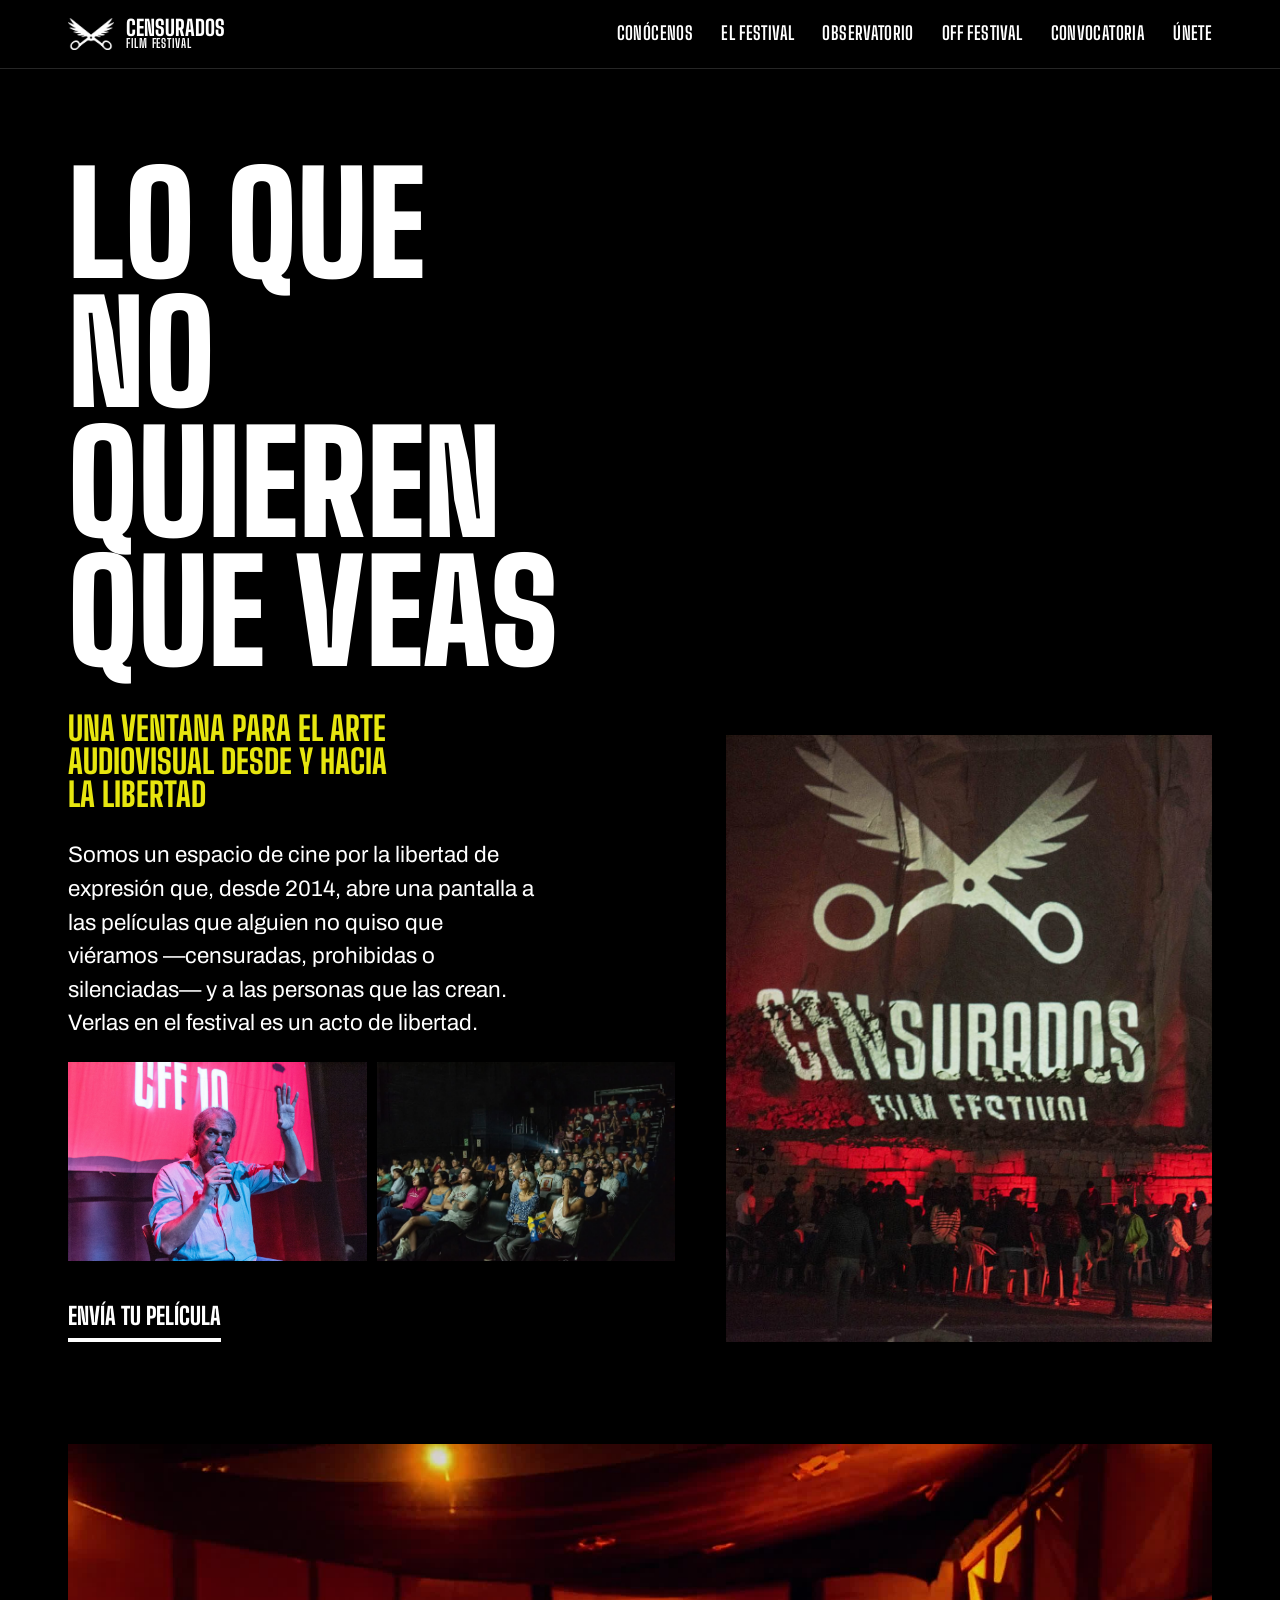
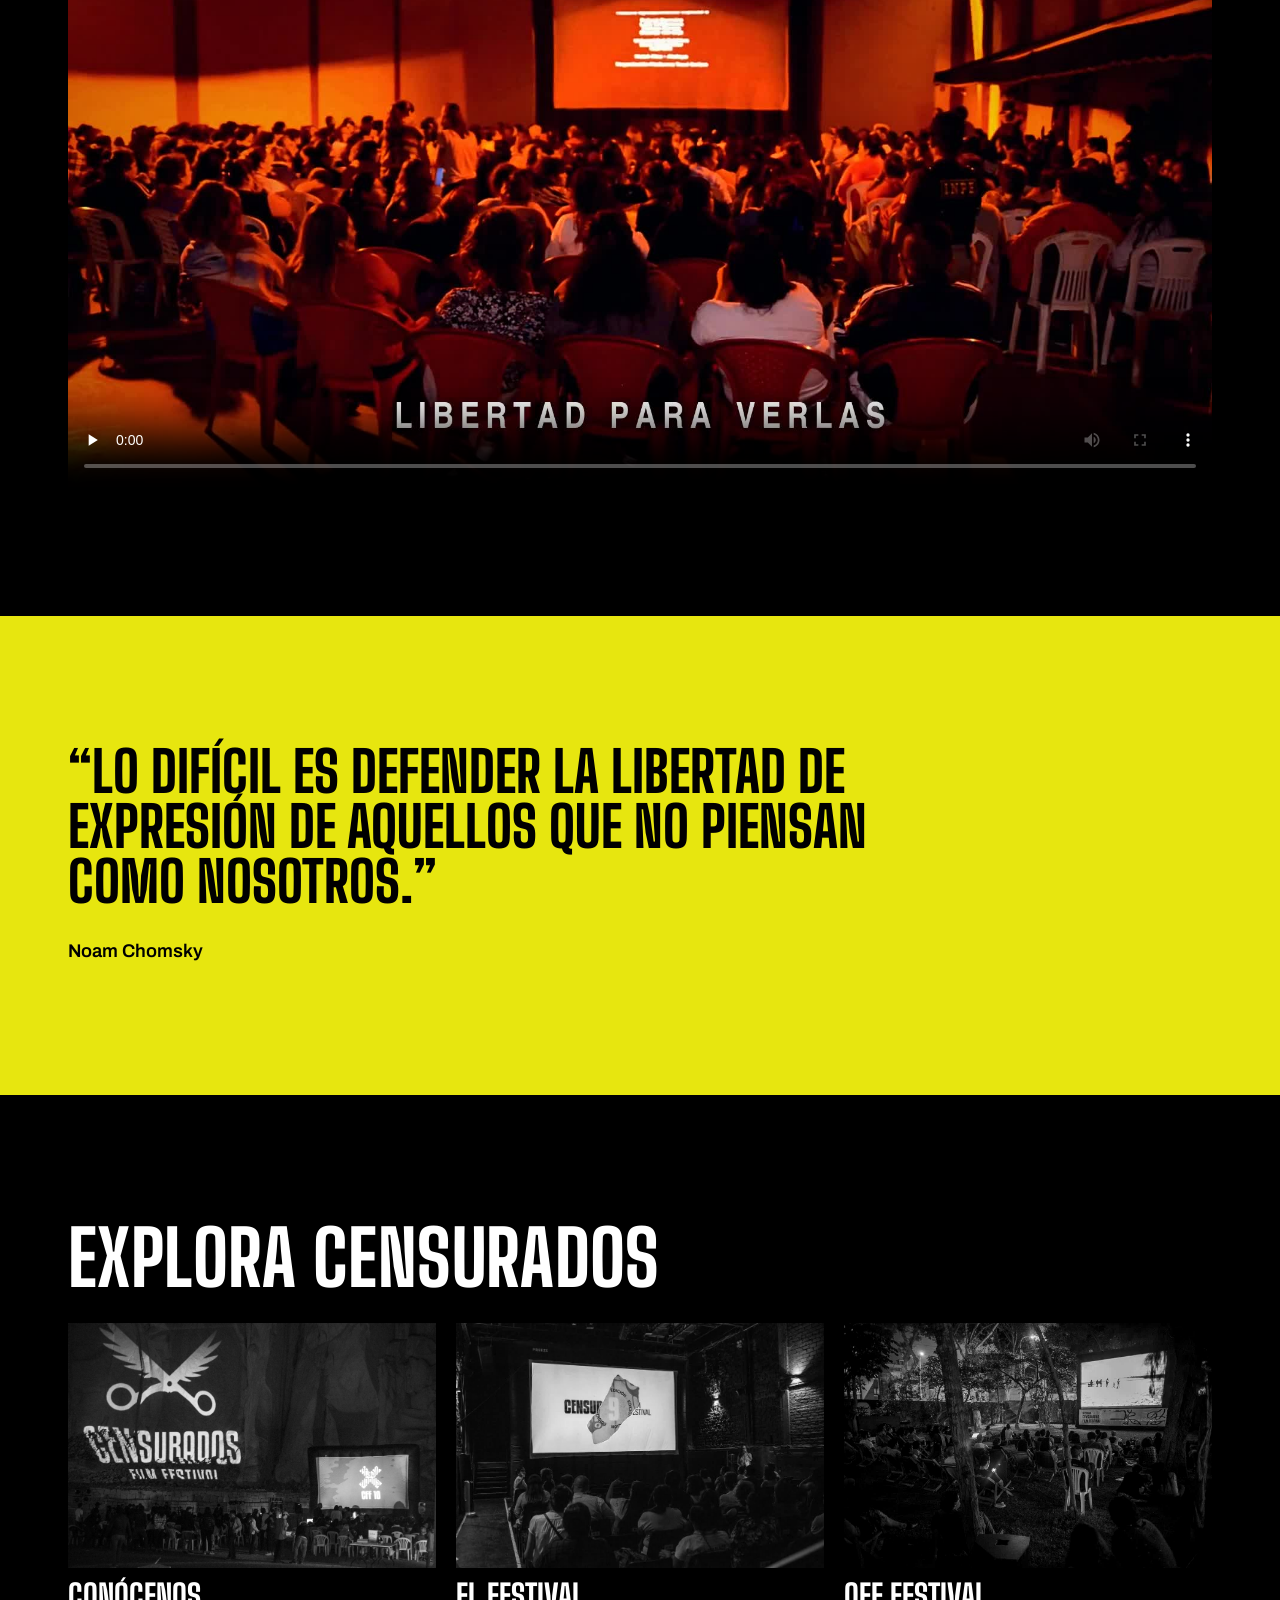
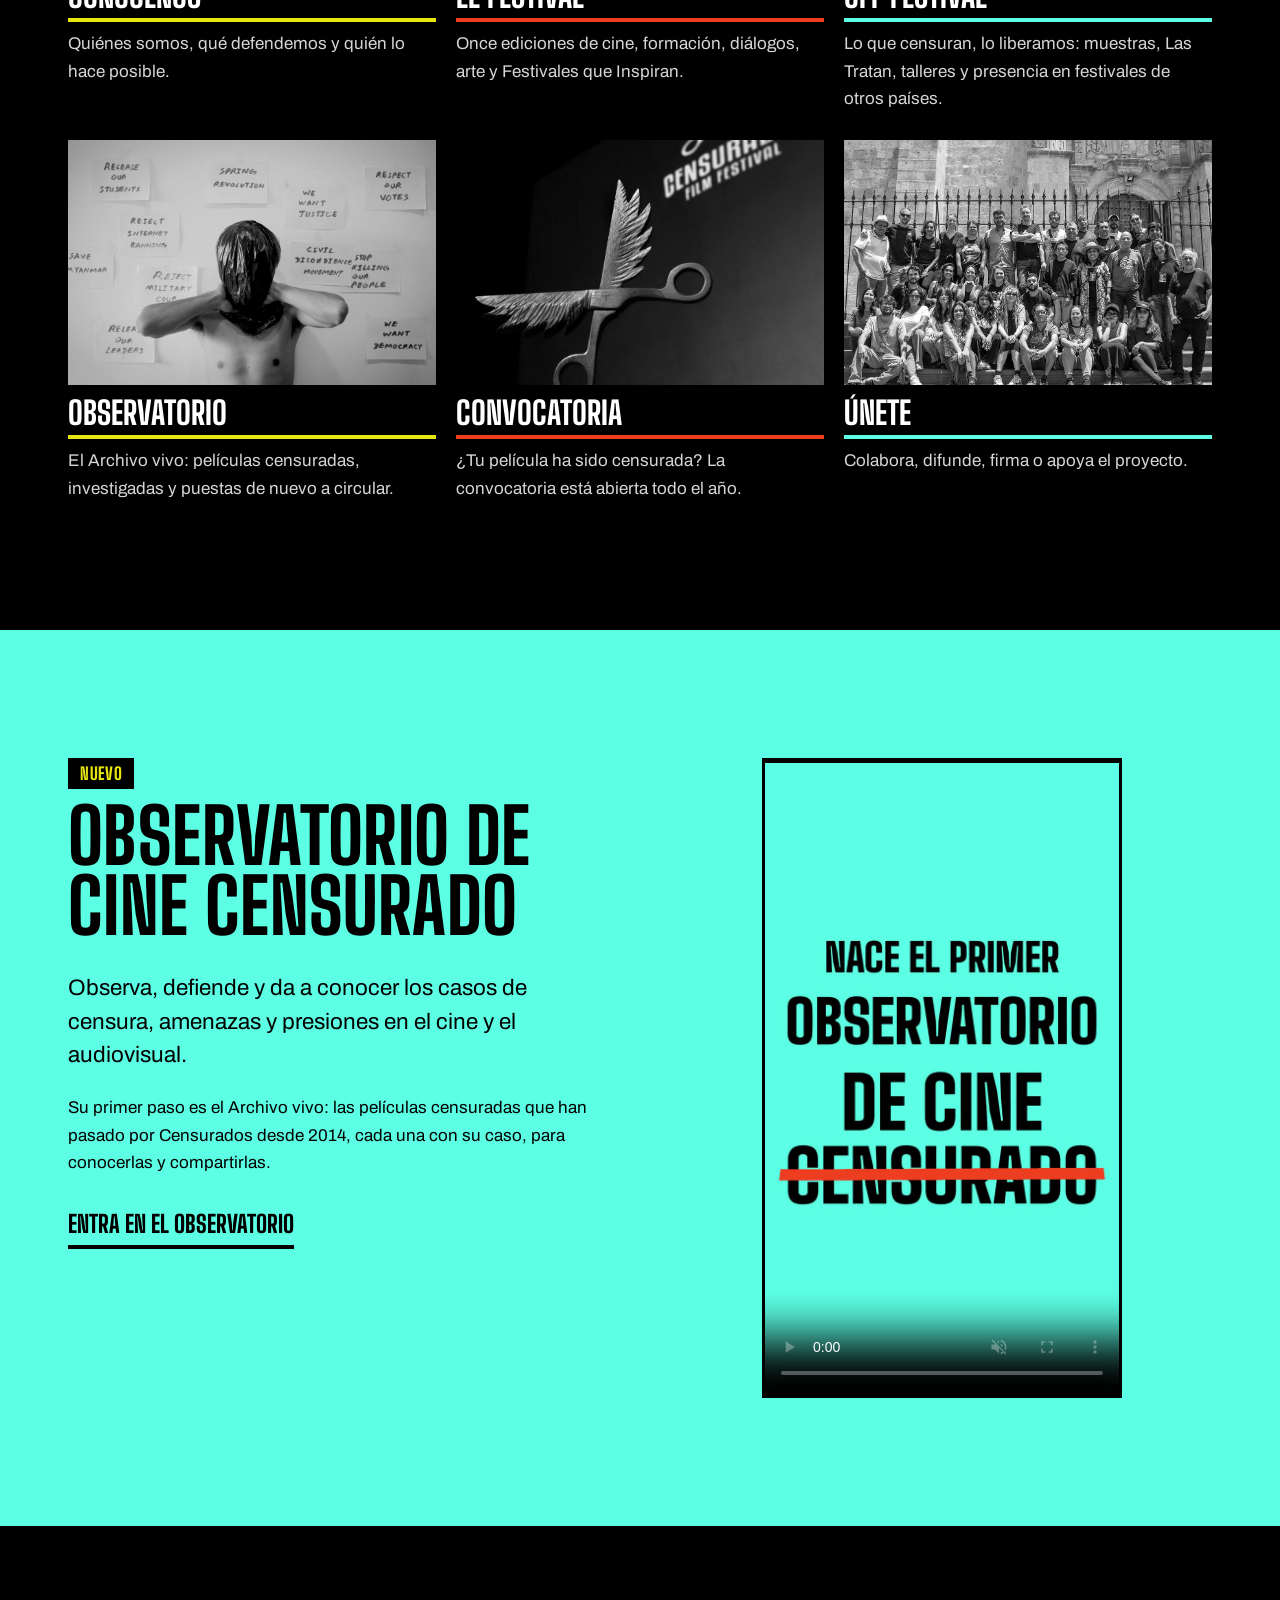
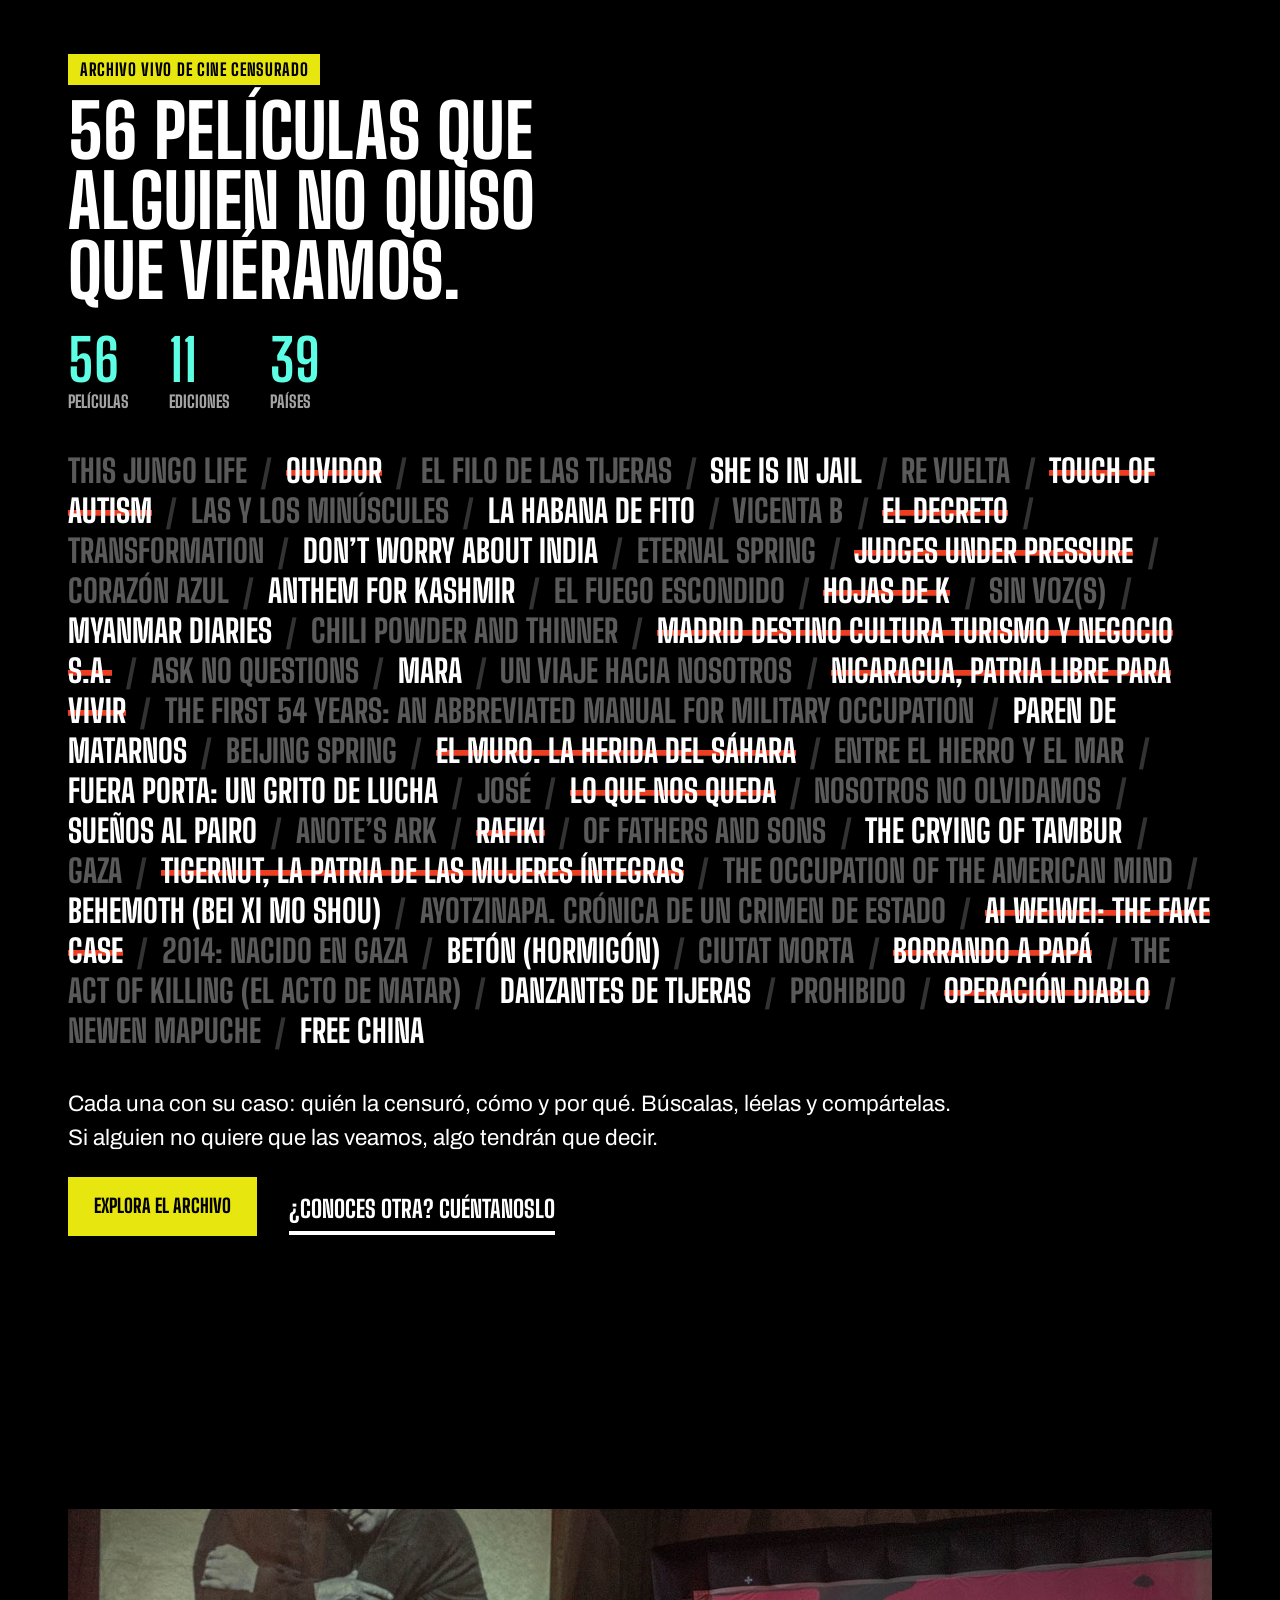
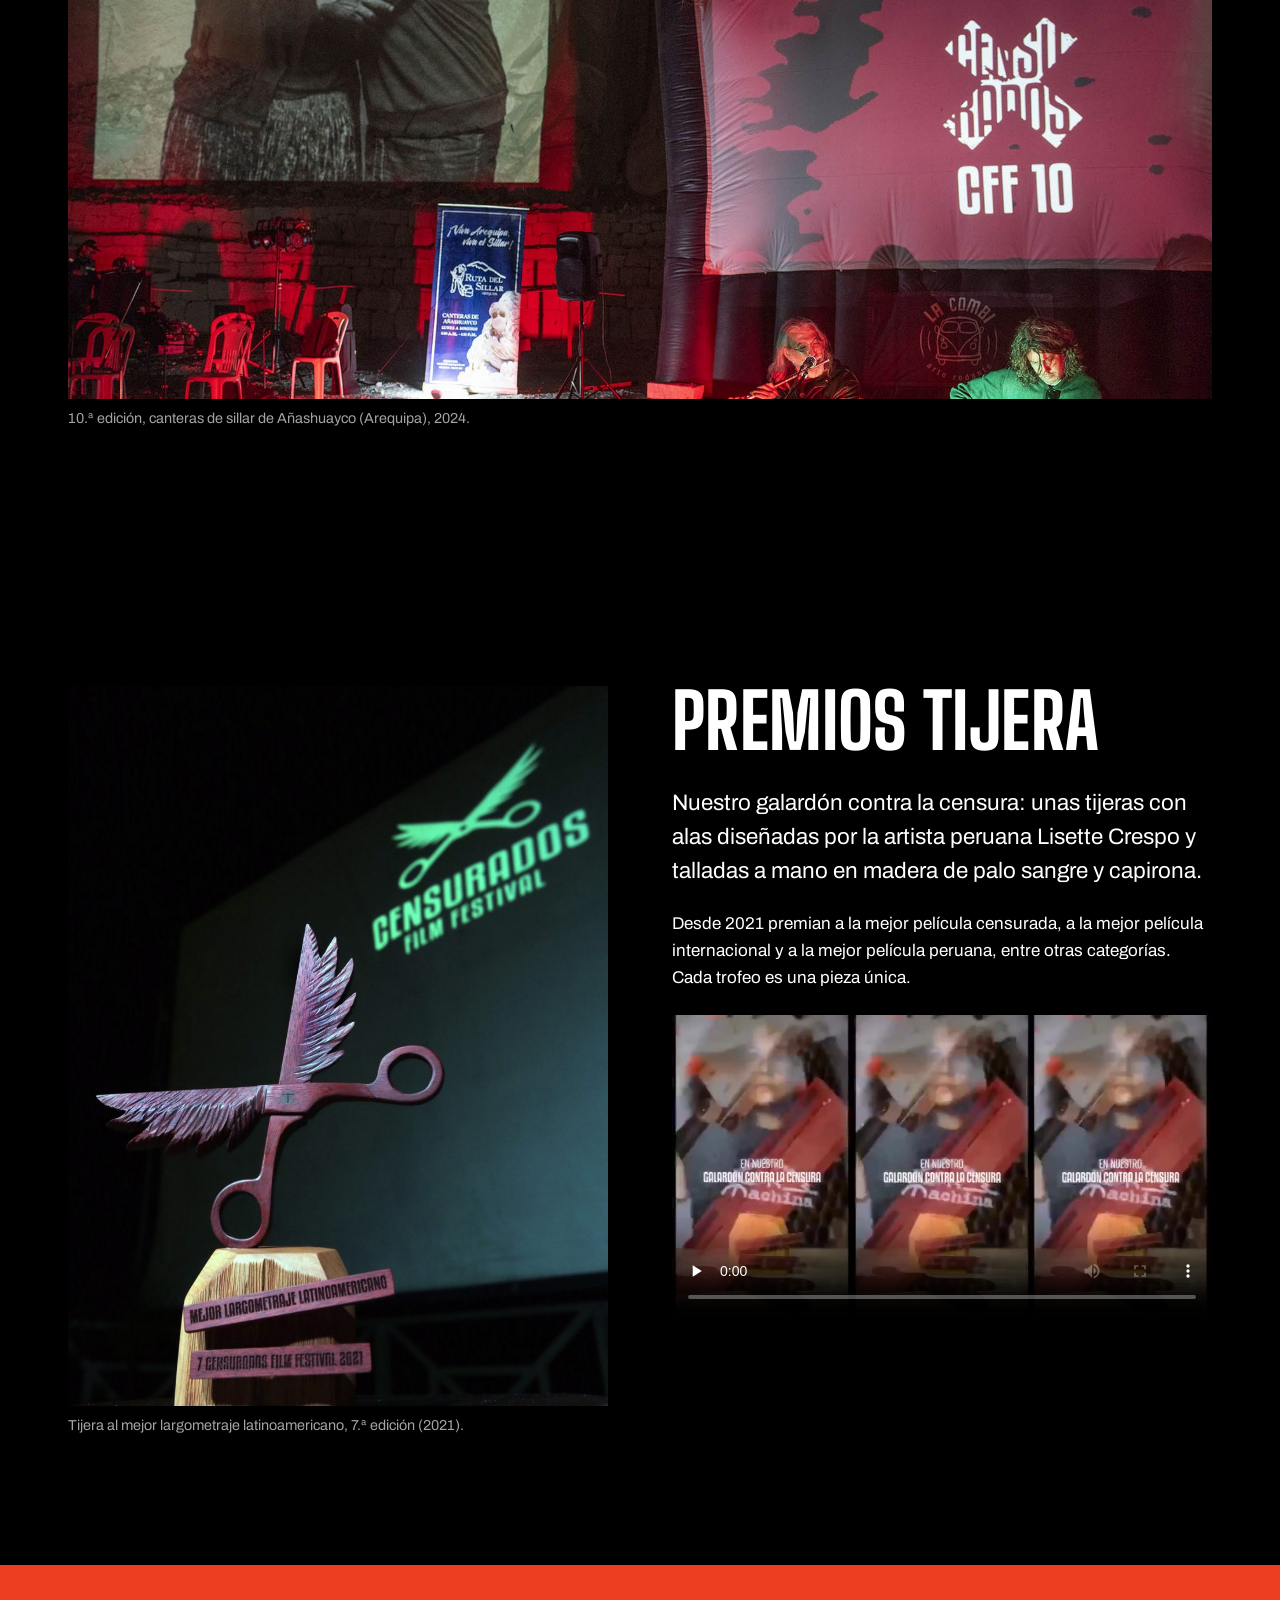
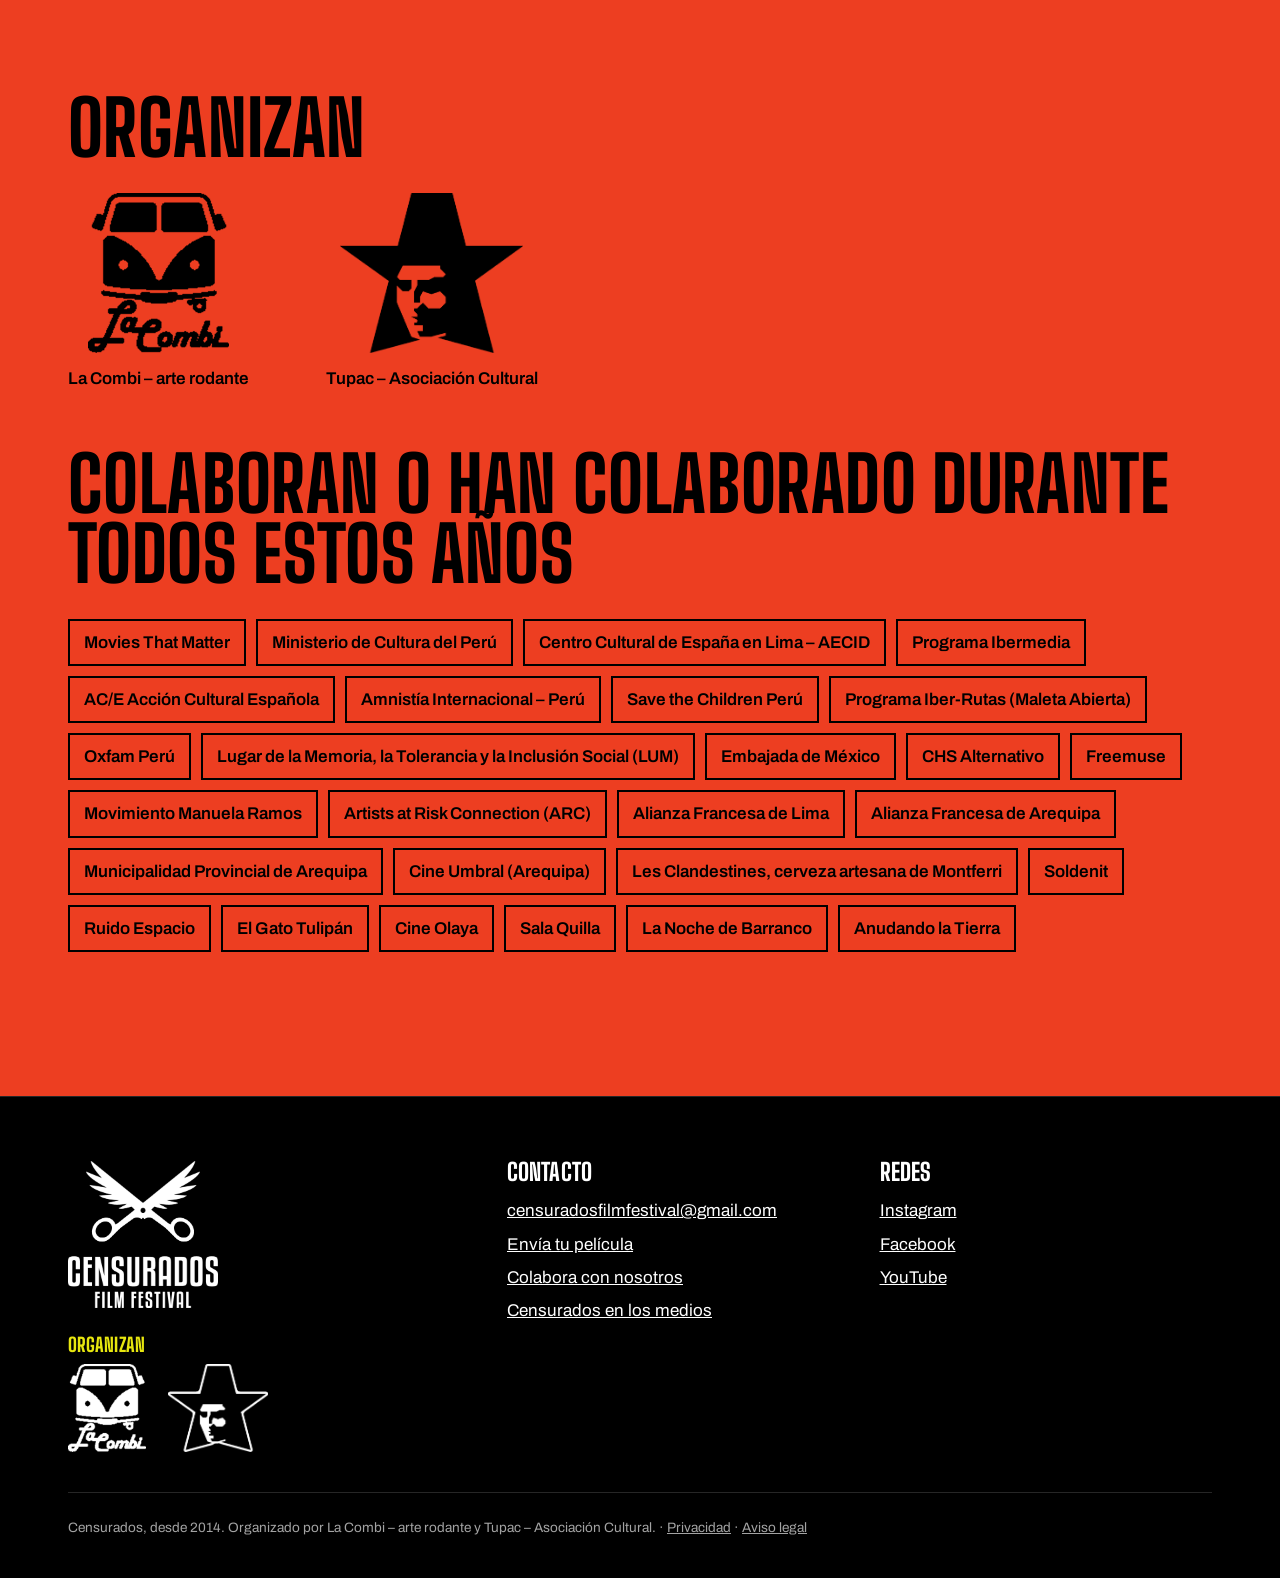
==== commit 0659e932: "Colaboradores: El Gato Tulipán, Cine Olaya, Sala Quilla y La Noche de Barranco Co-Authored-By: Claud" ====
--- a/index.html
+++ b/index.html
@@ -196,6 +196,10 @@
         <li>Les Clandestines, cerveza artesana de Montferri</li>
         <li>Soldenit</li>
         <li>Ruido Espacio</li>
+        <li>El Gato Tulipán</li>
+        <li>Cine Olaya</li>
+        <li>Sala Quilla</li>
+        <li>La Noche de Barranco</li>
         <li>Anudando la Tierra</li>
       </ul>
     </div>
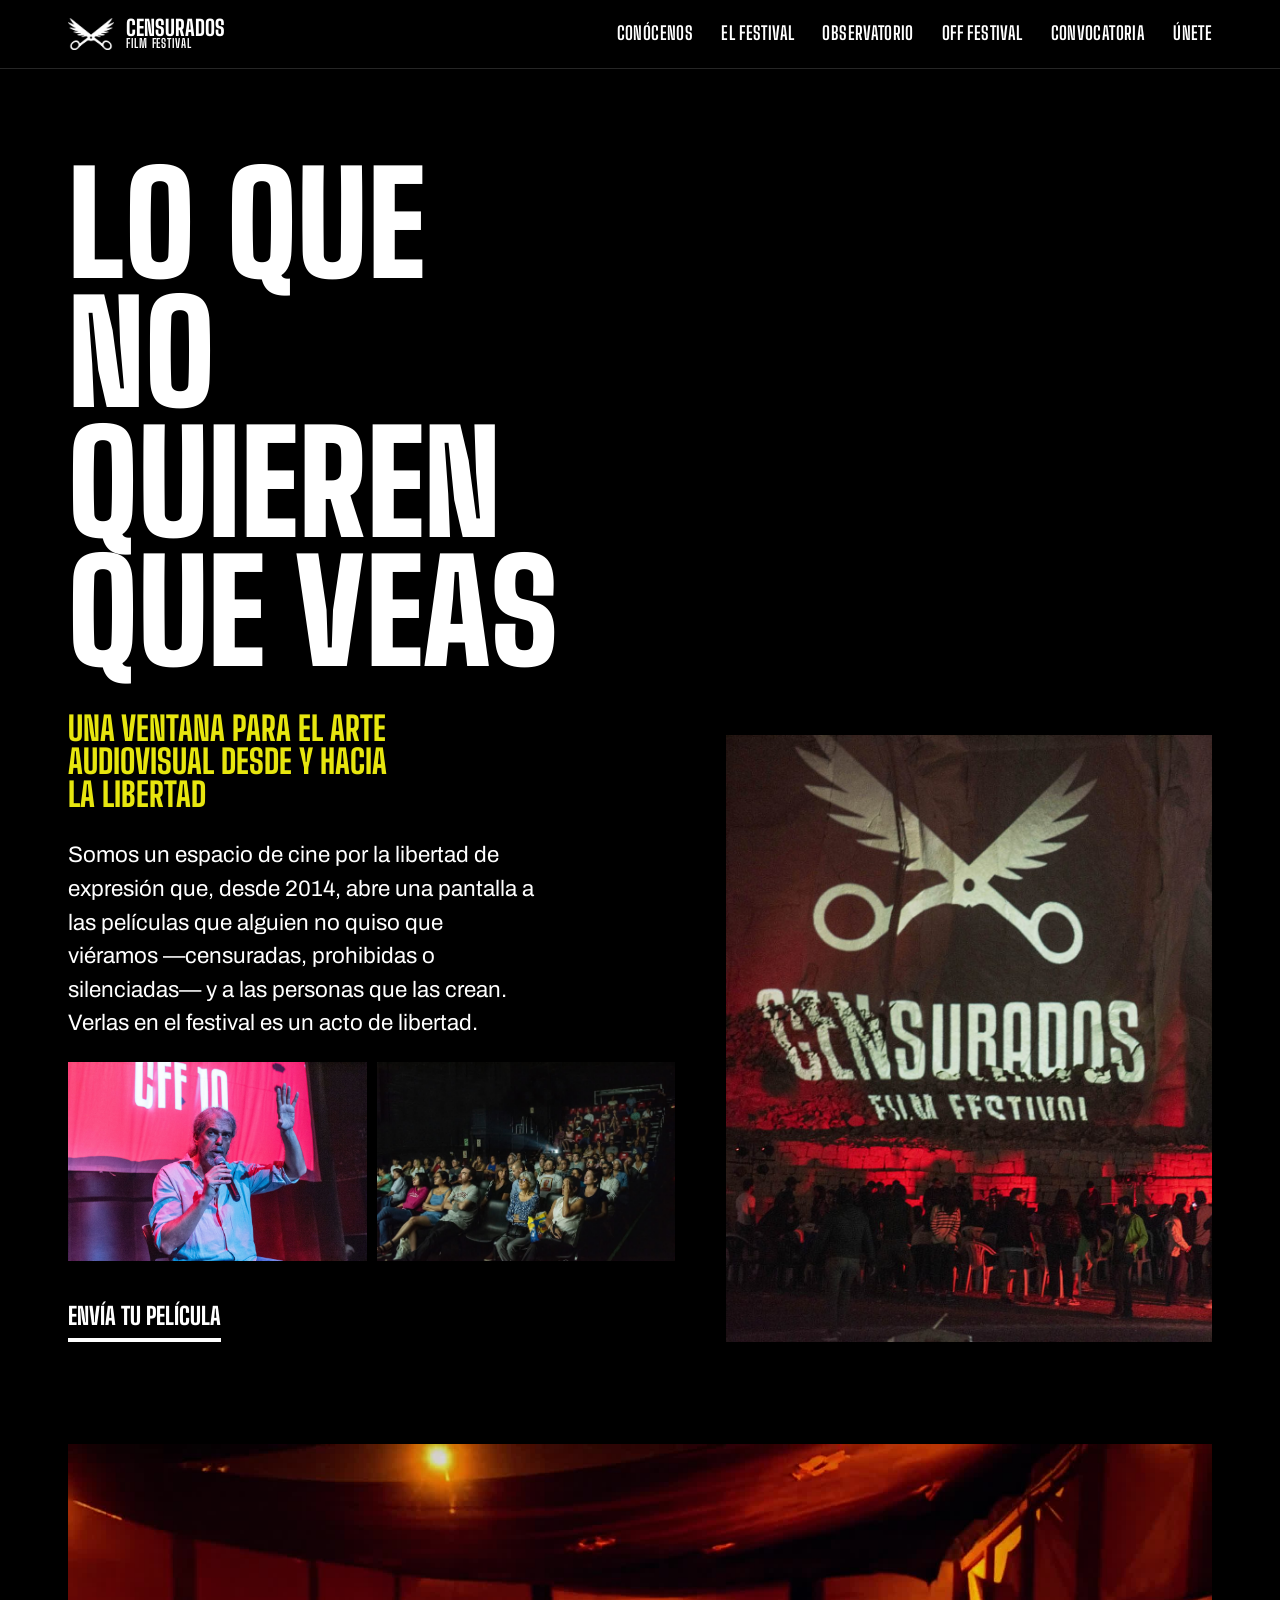
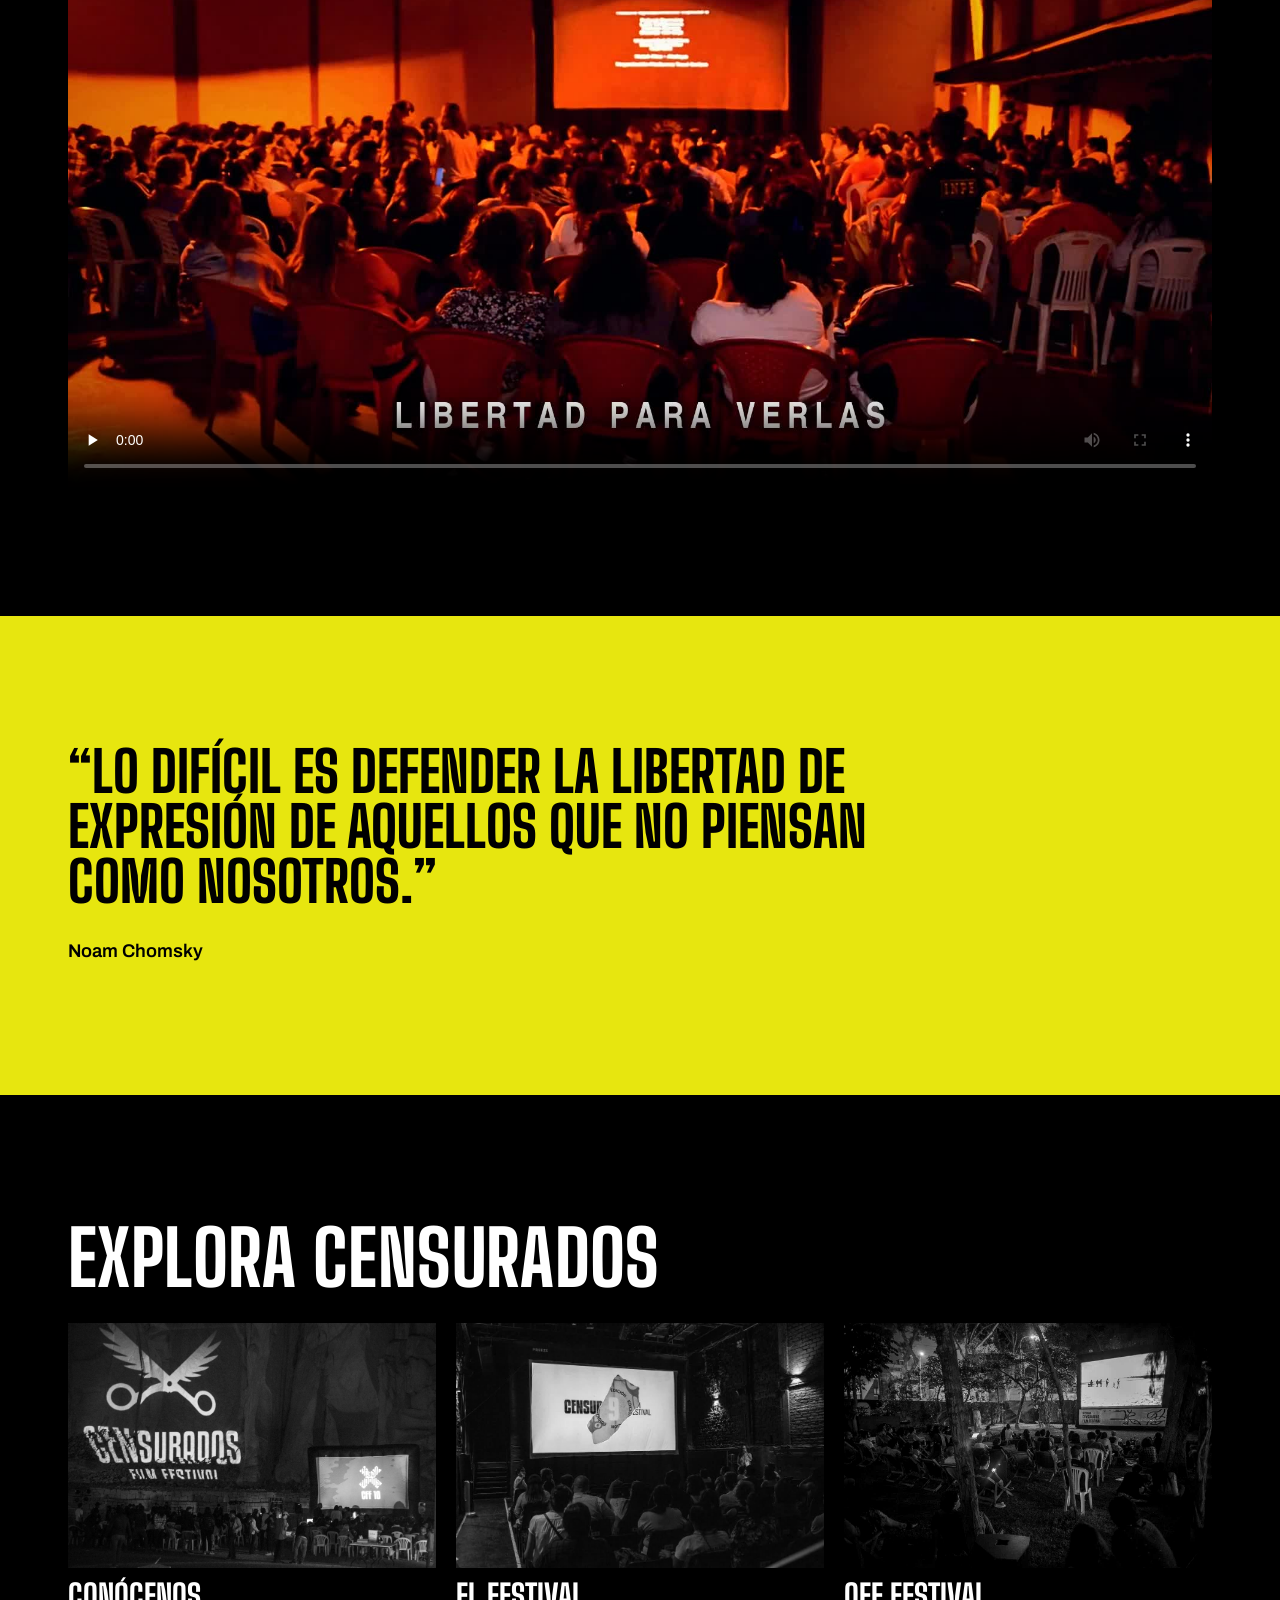
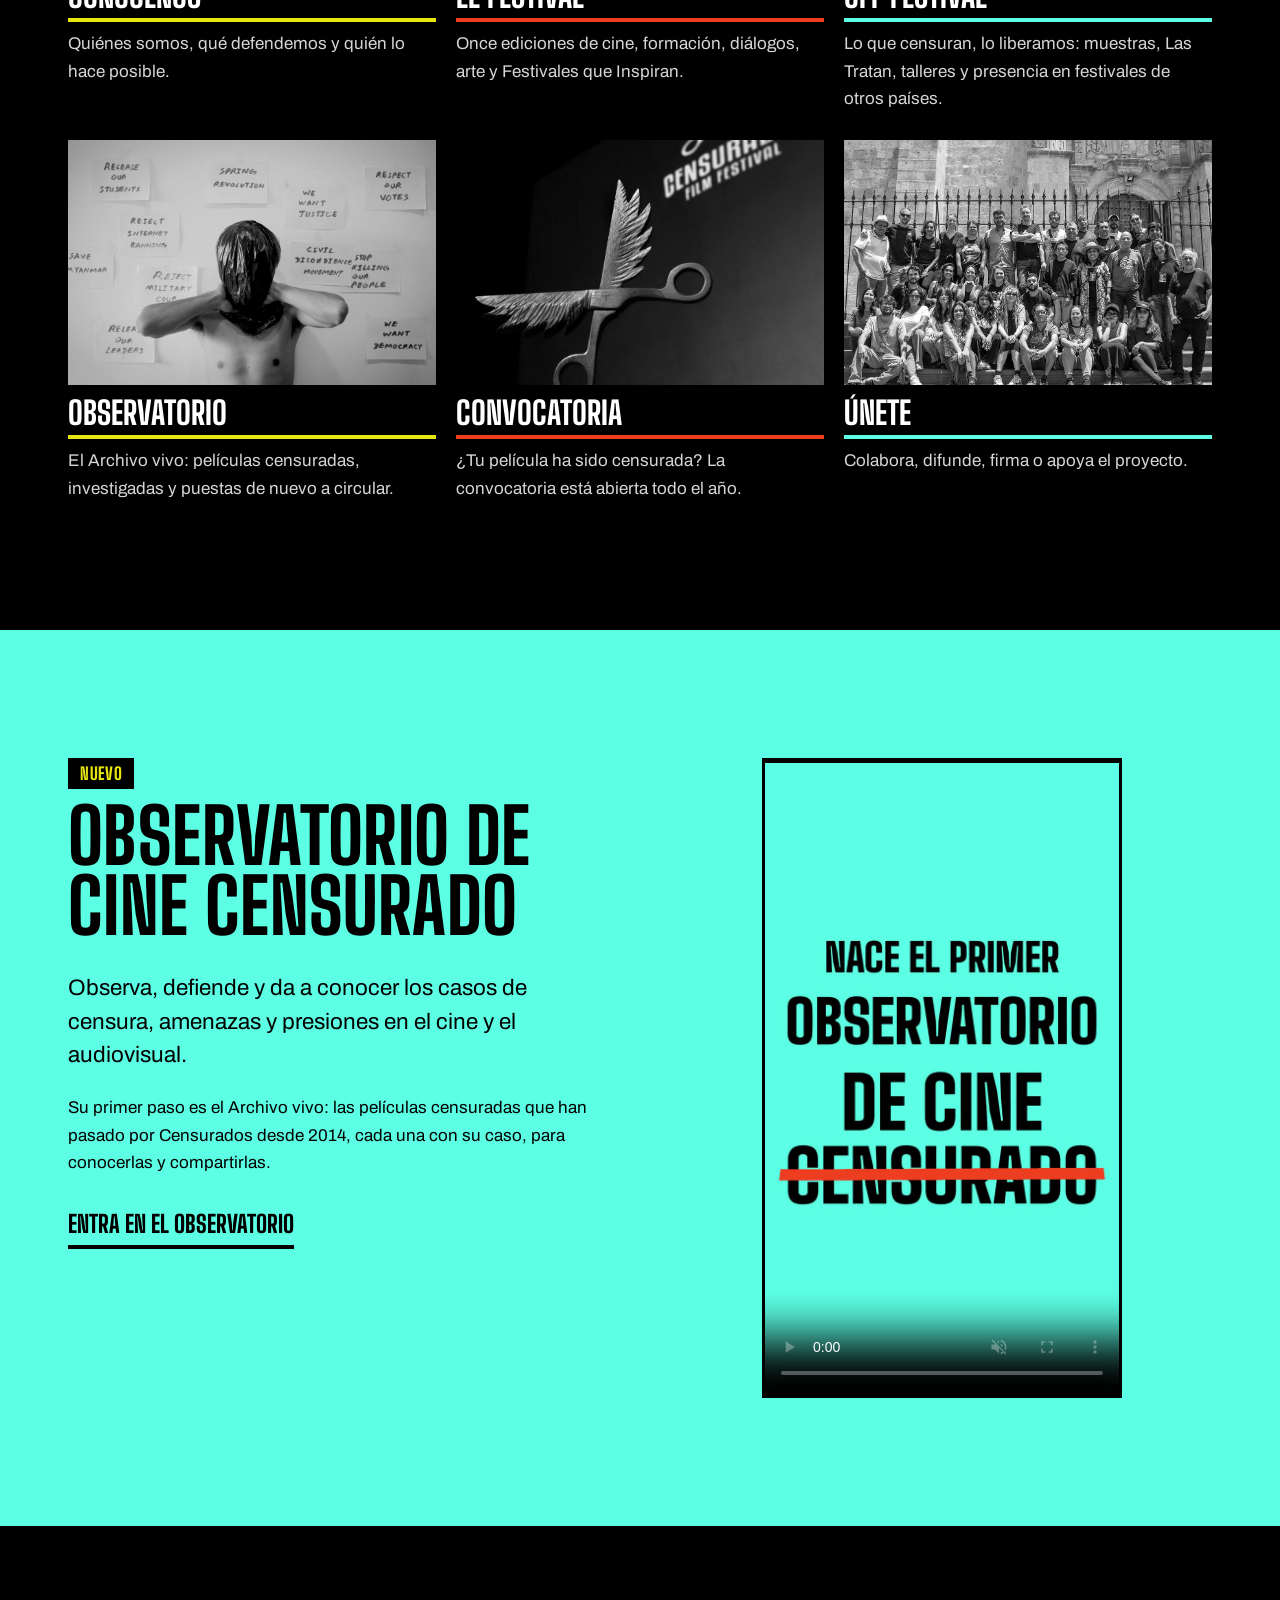
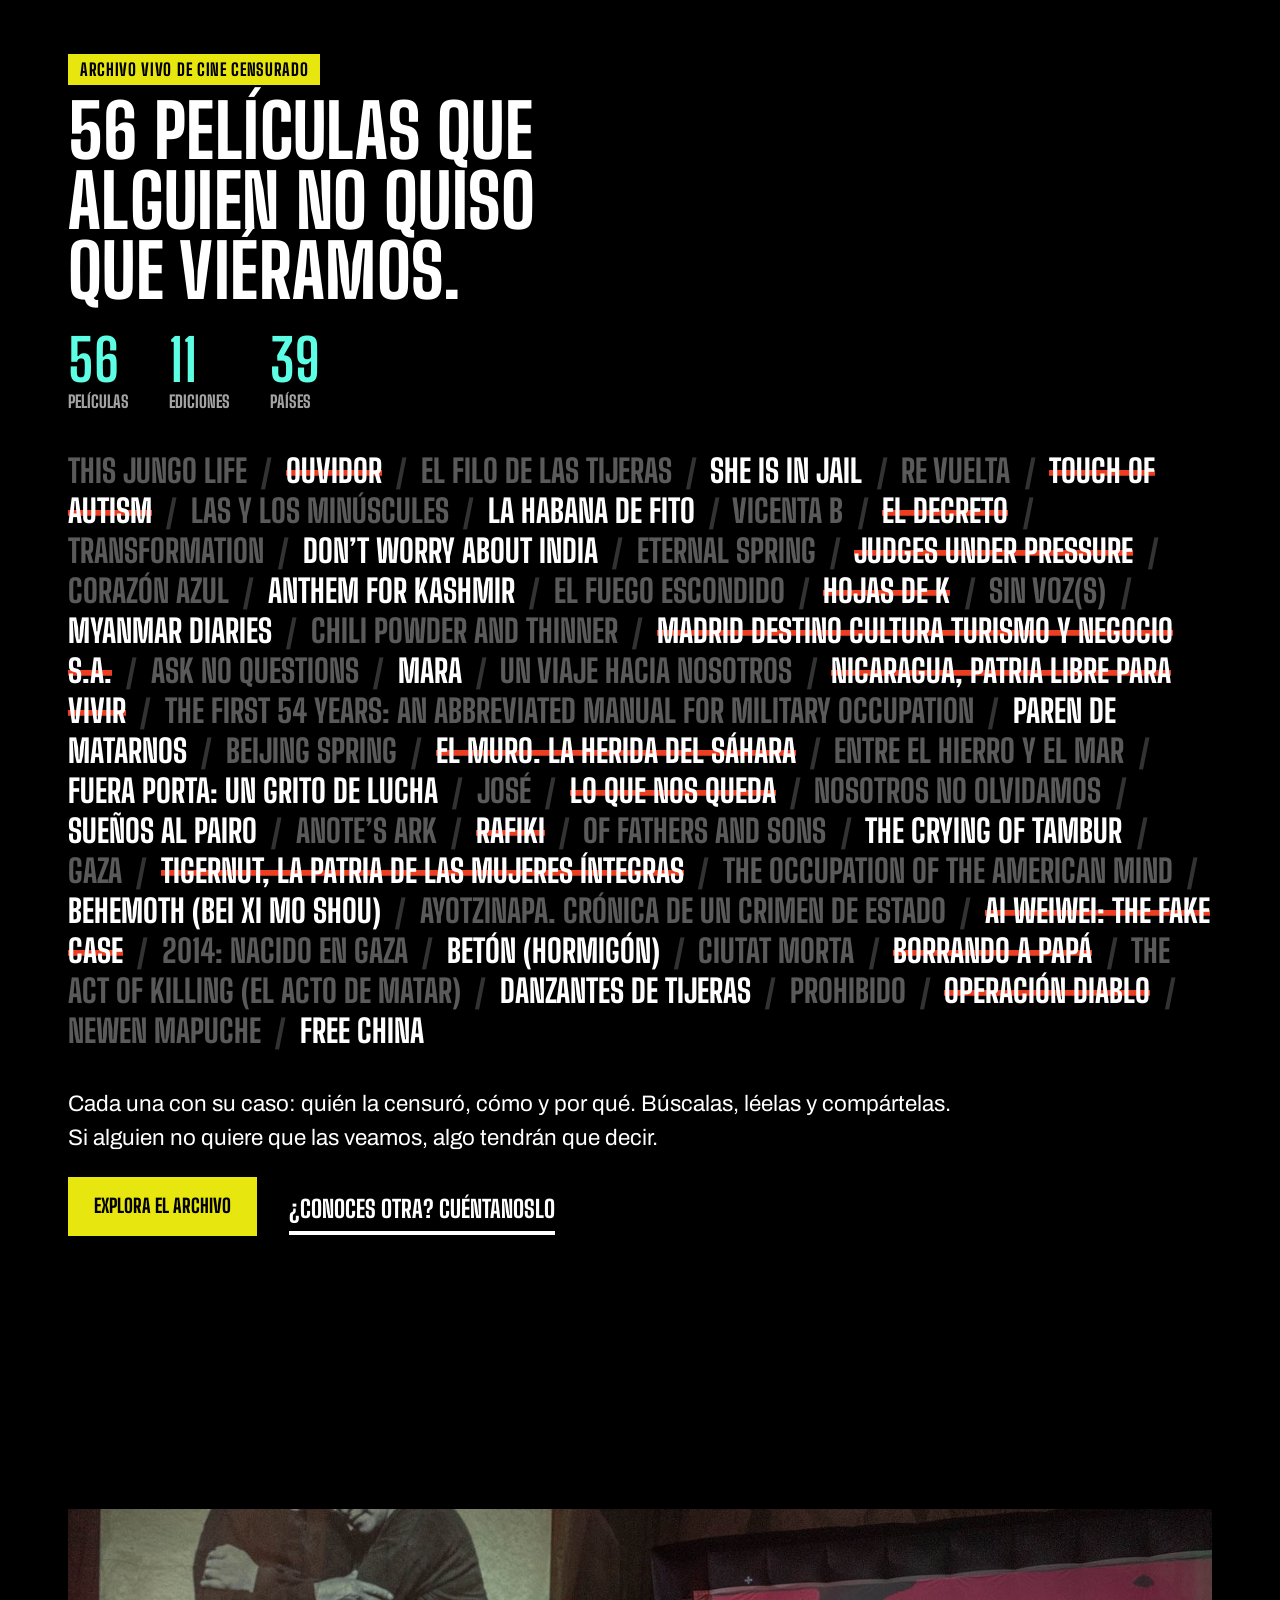
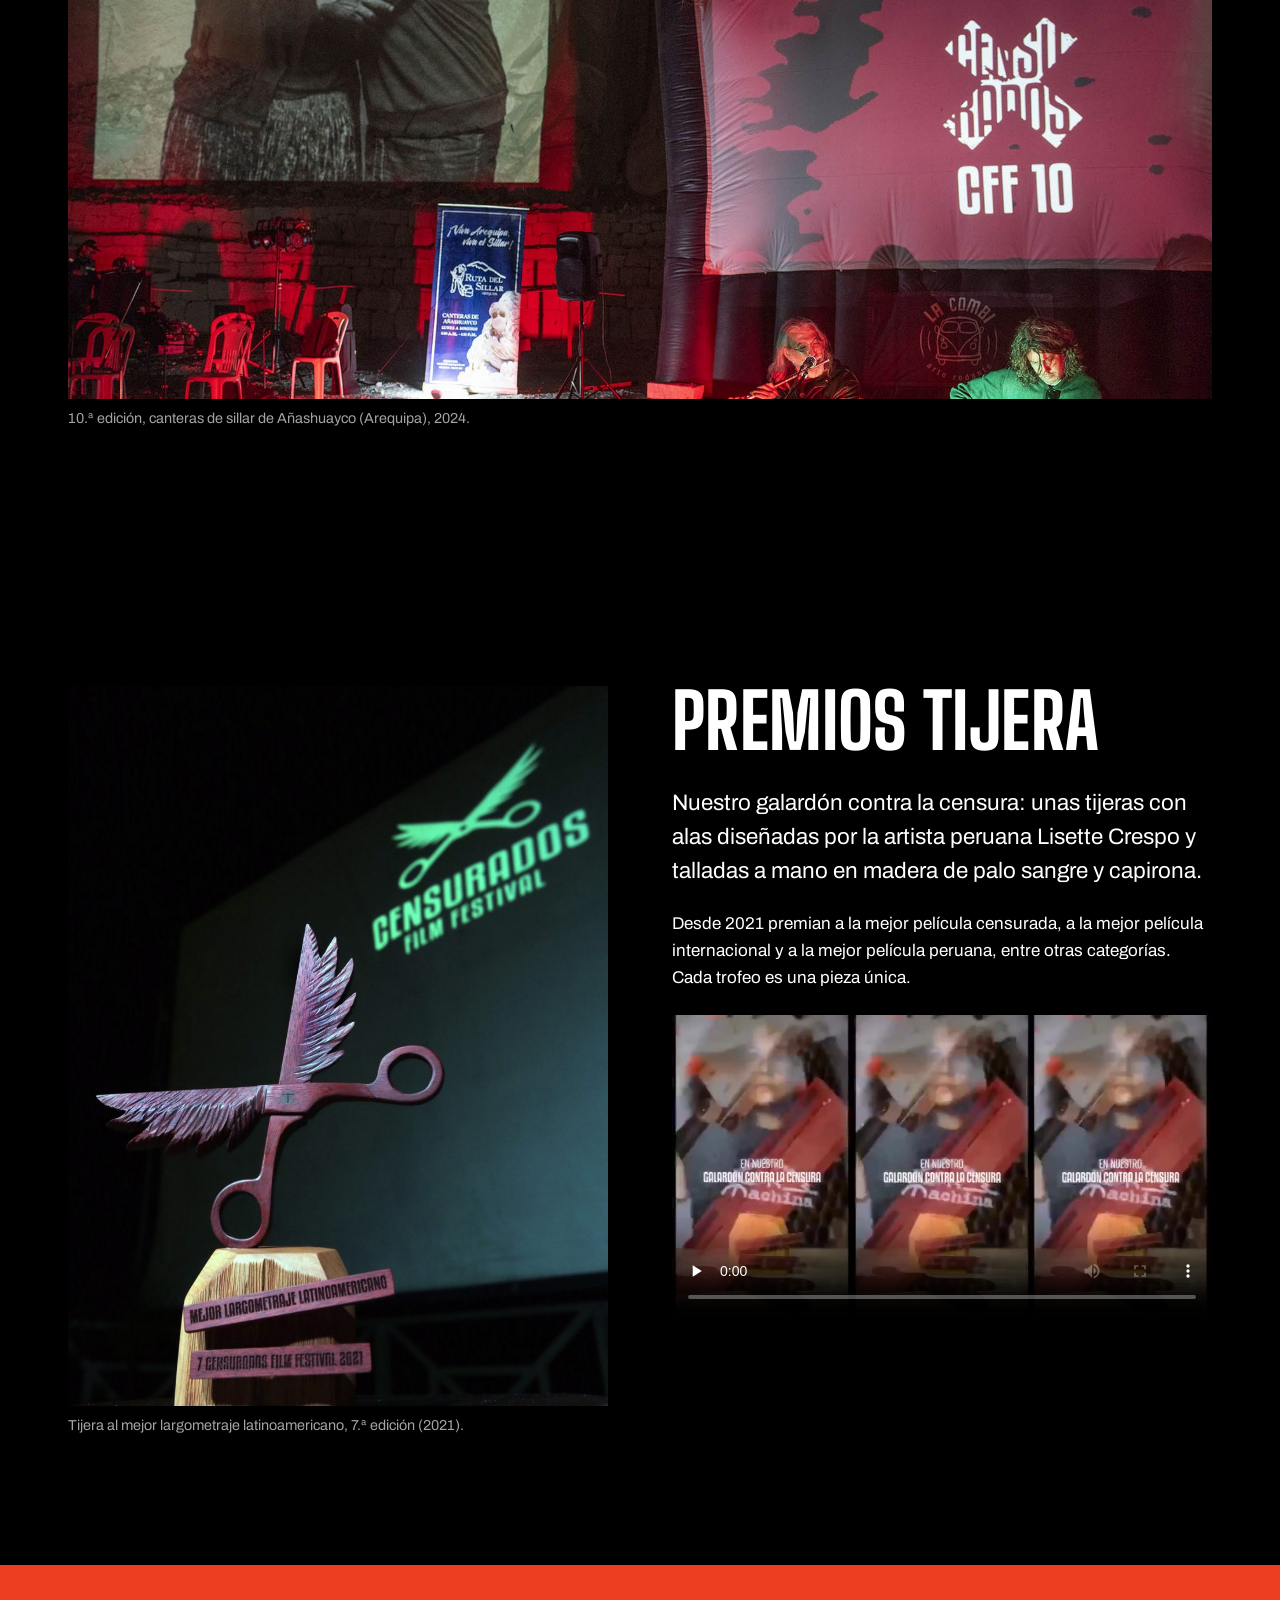
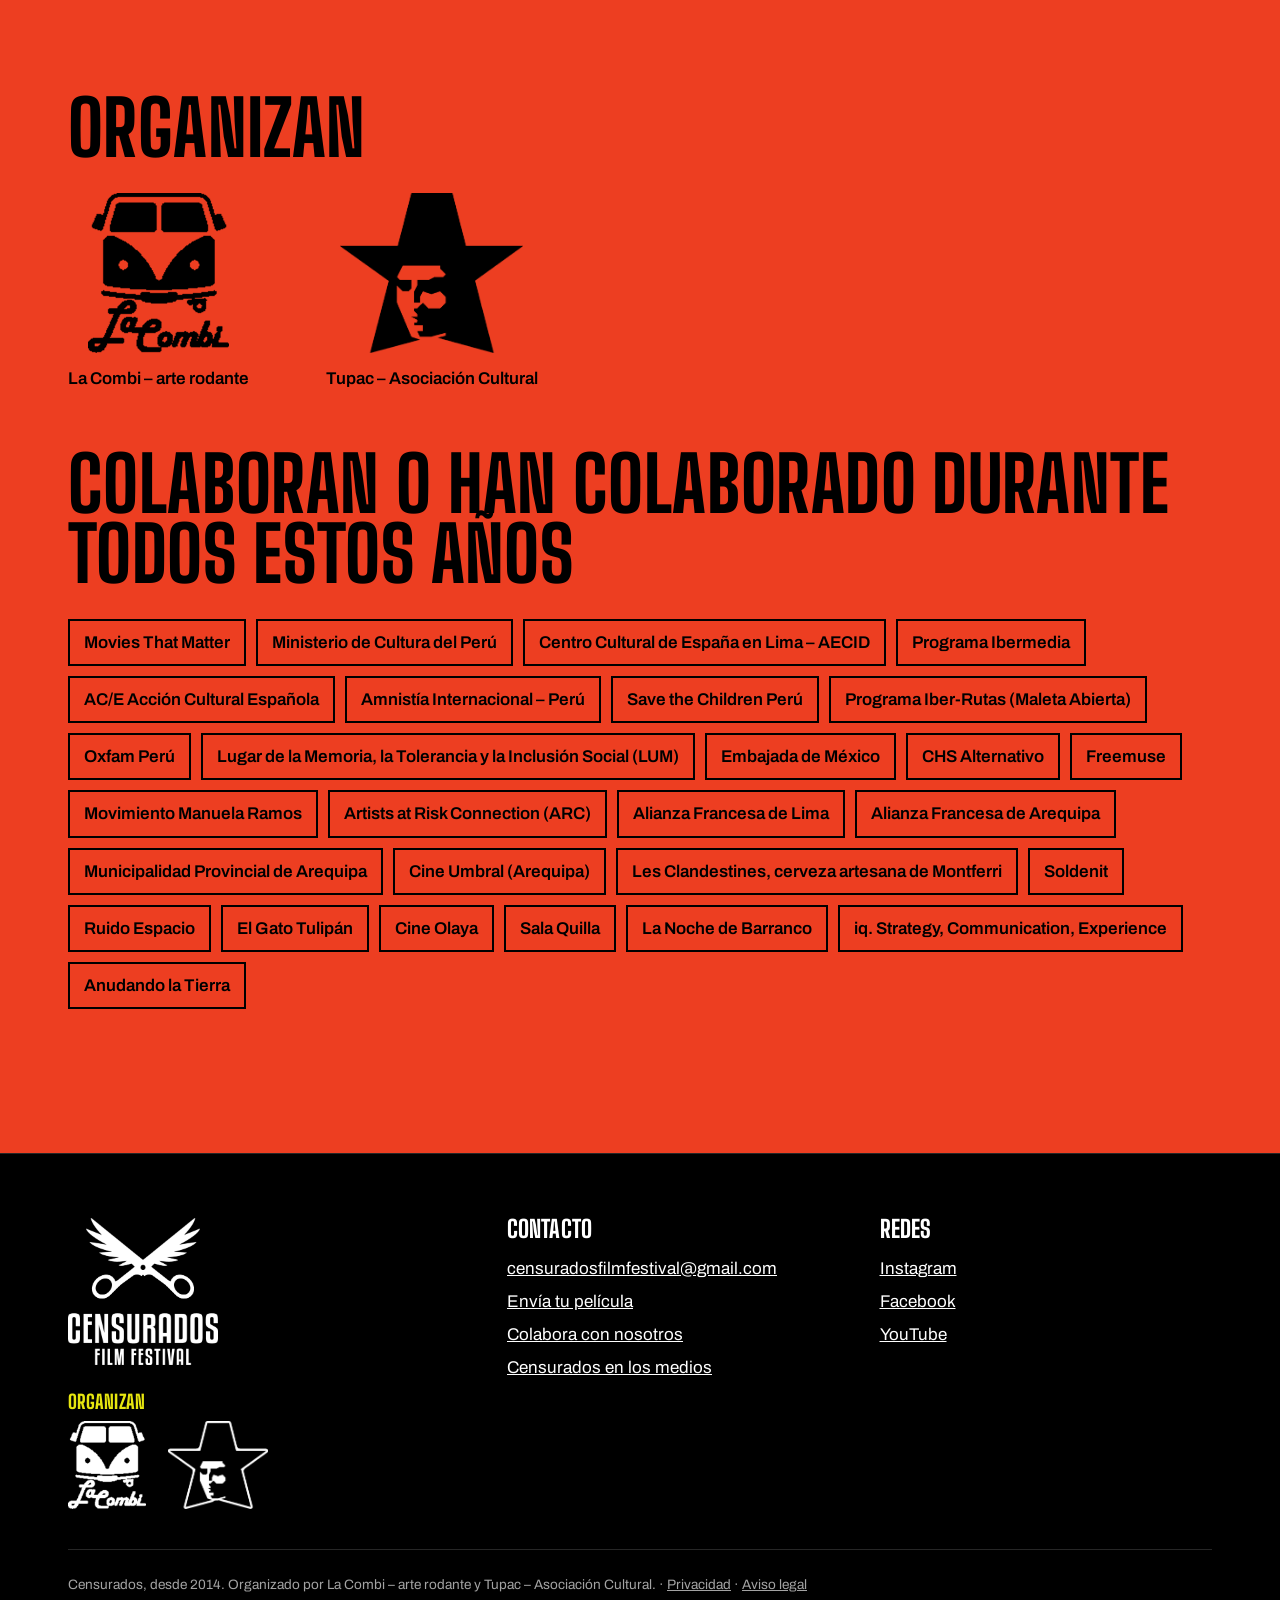
==== commit b631ac75: "Colaboradores: iq. Co-Authored-By: Claude Opus 5.5 <noreply@anthropic.com> Claude-Session: https://c" ====
--- a/index.html
+++ b/index.html
@@ -200,6 +200,7 @@
         <li>Cine Olaya</li>
         <li>Sala Quilla</li>
         <li>La Noche de Barranco</li>
+        <li>iq. Strategy, Communication, Experience</li>
         <li>Anudando la Tierra</li>
       </ul>
     </div>
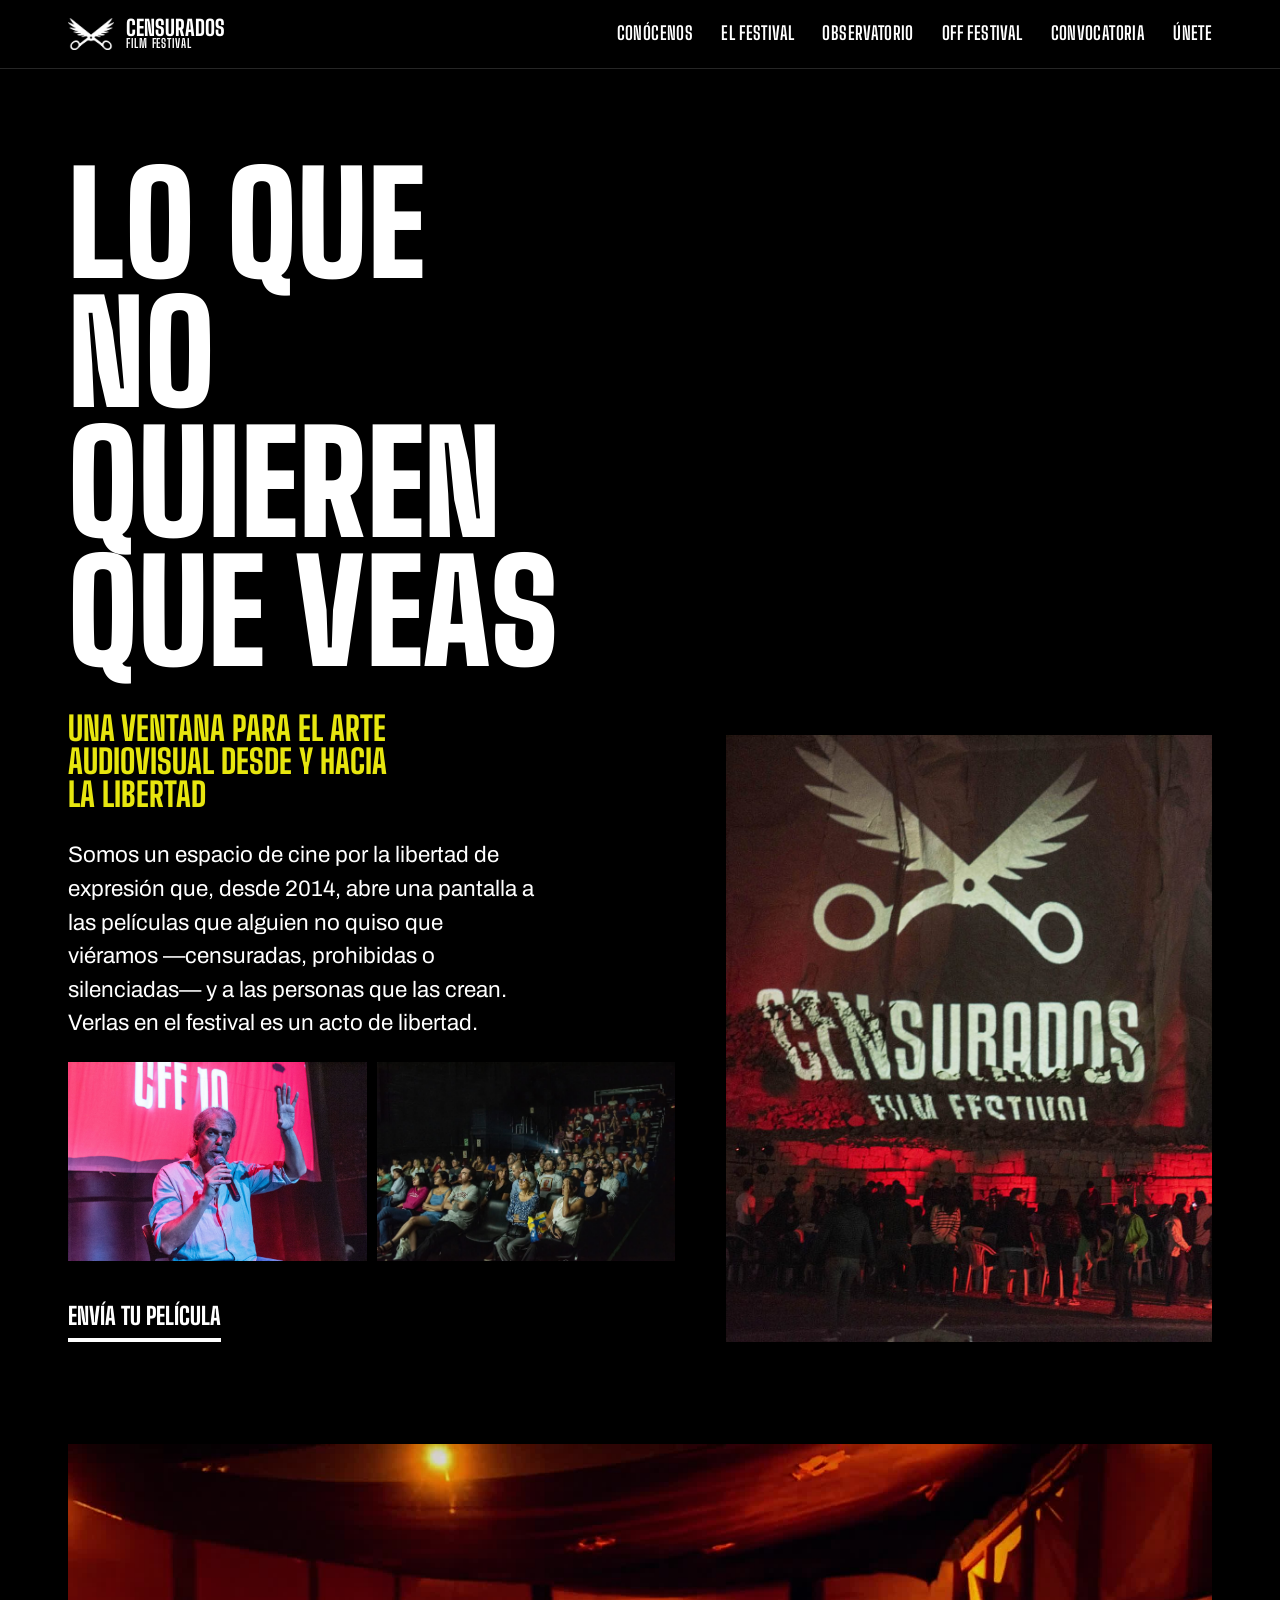
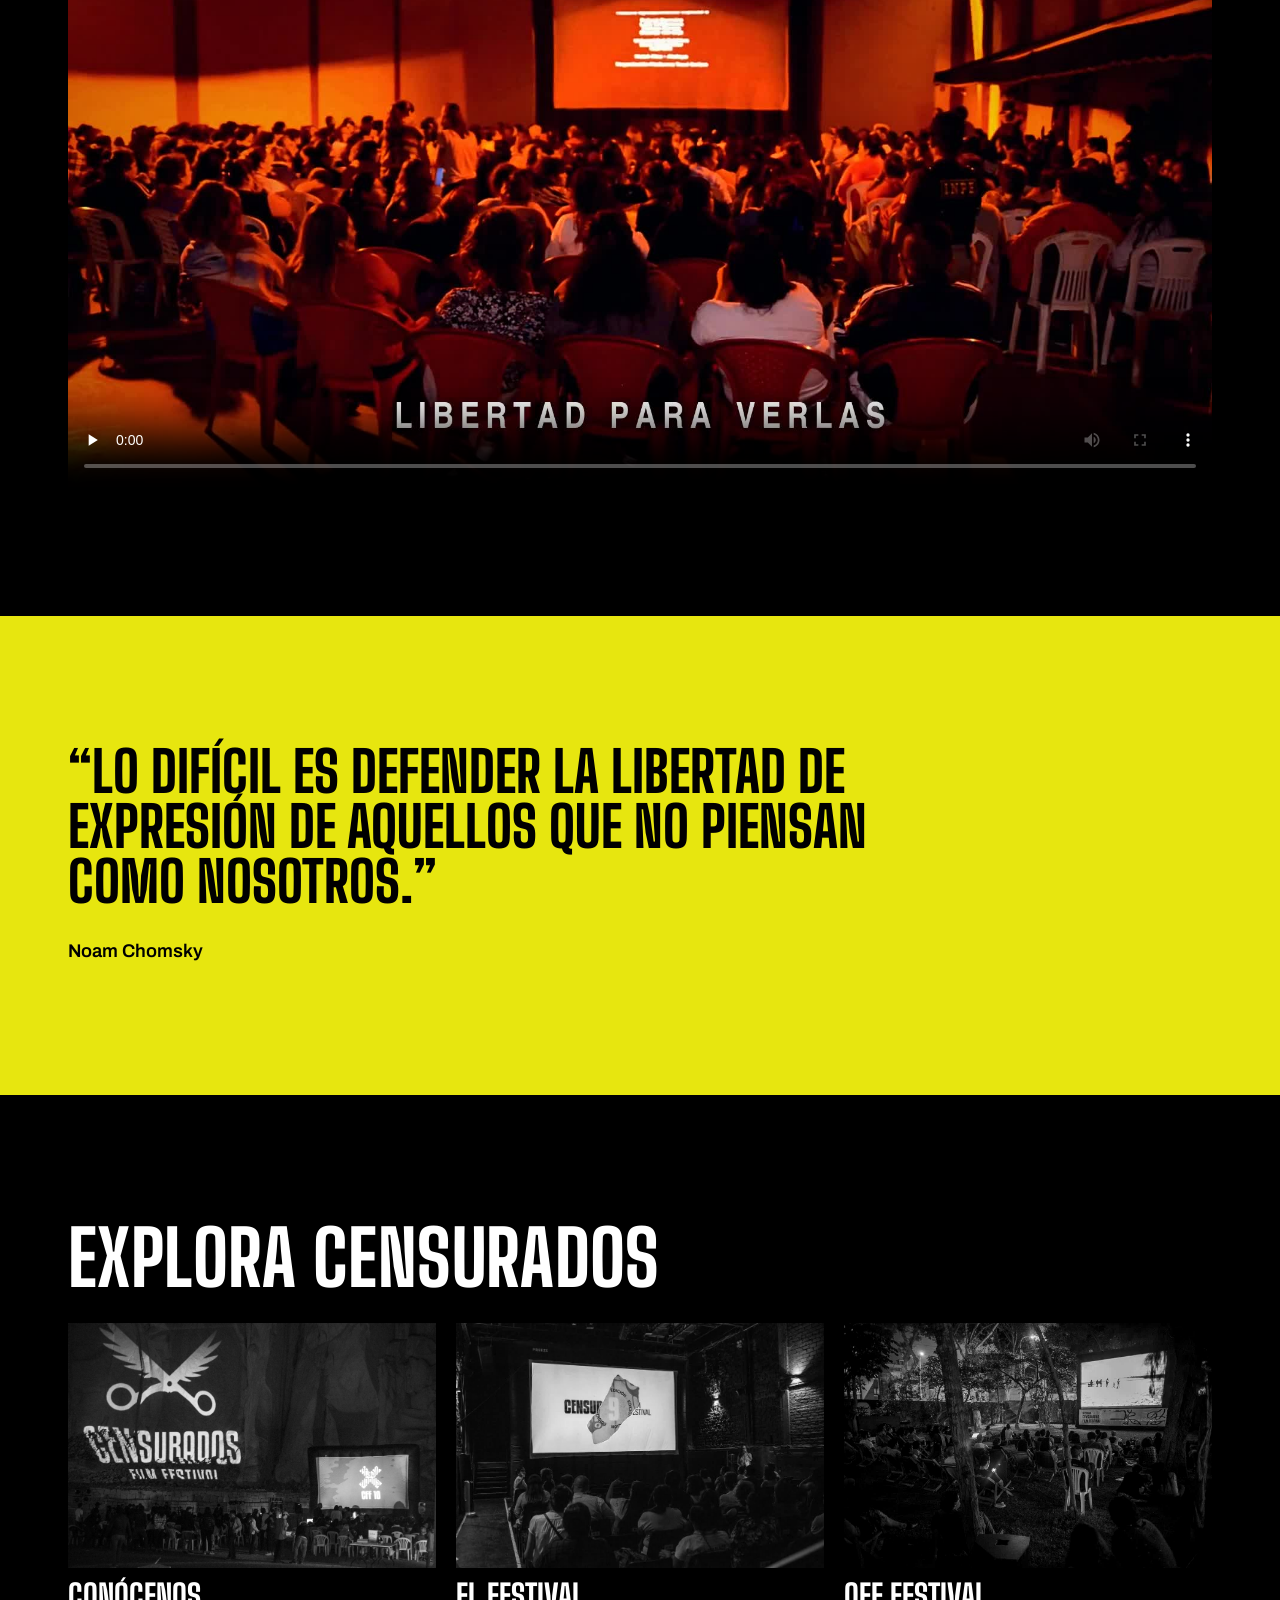
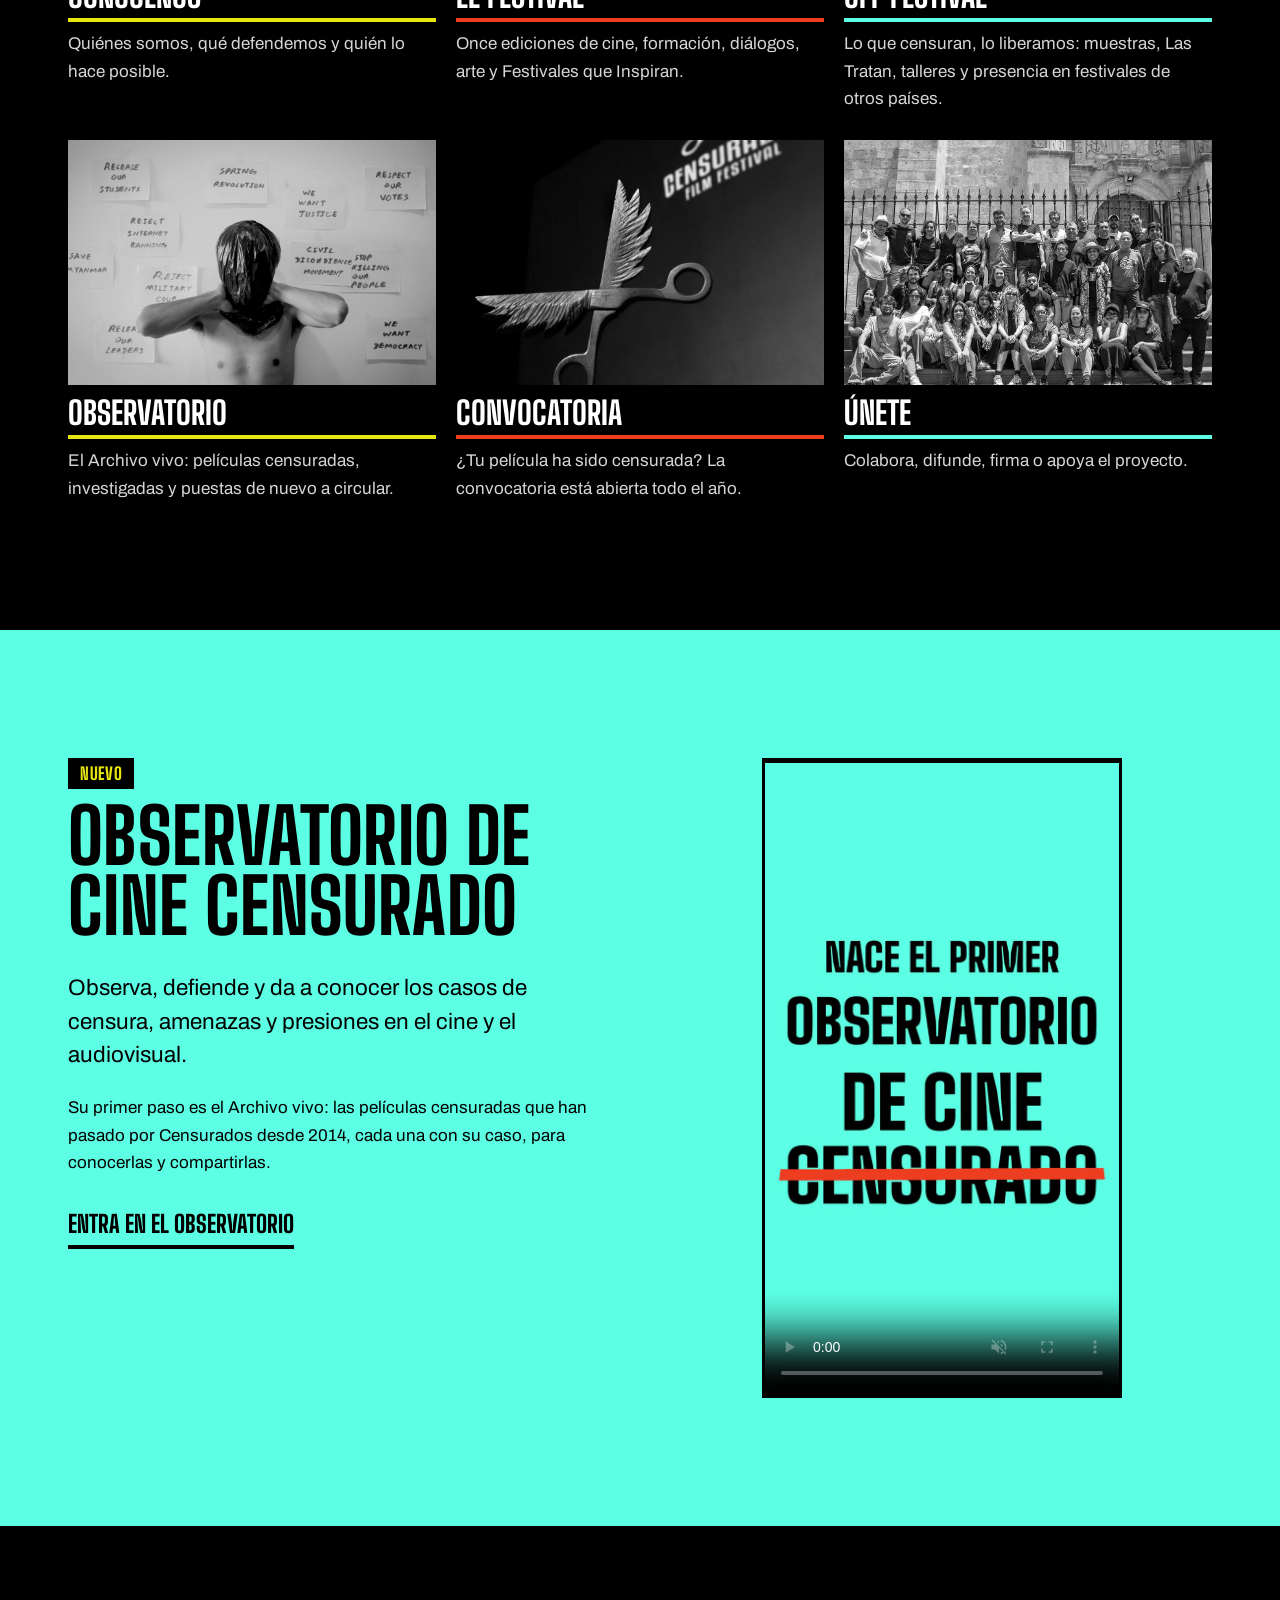
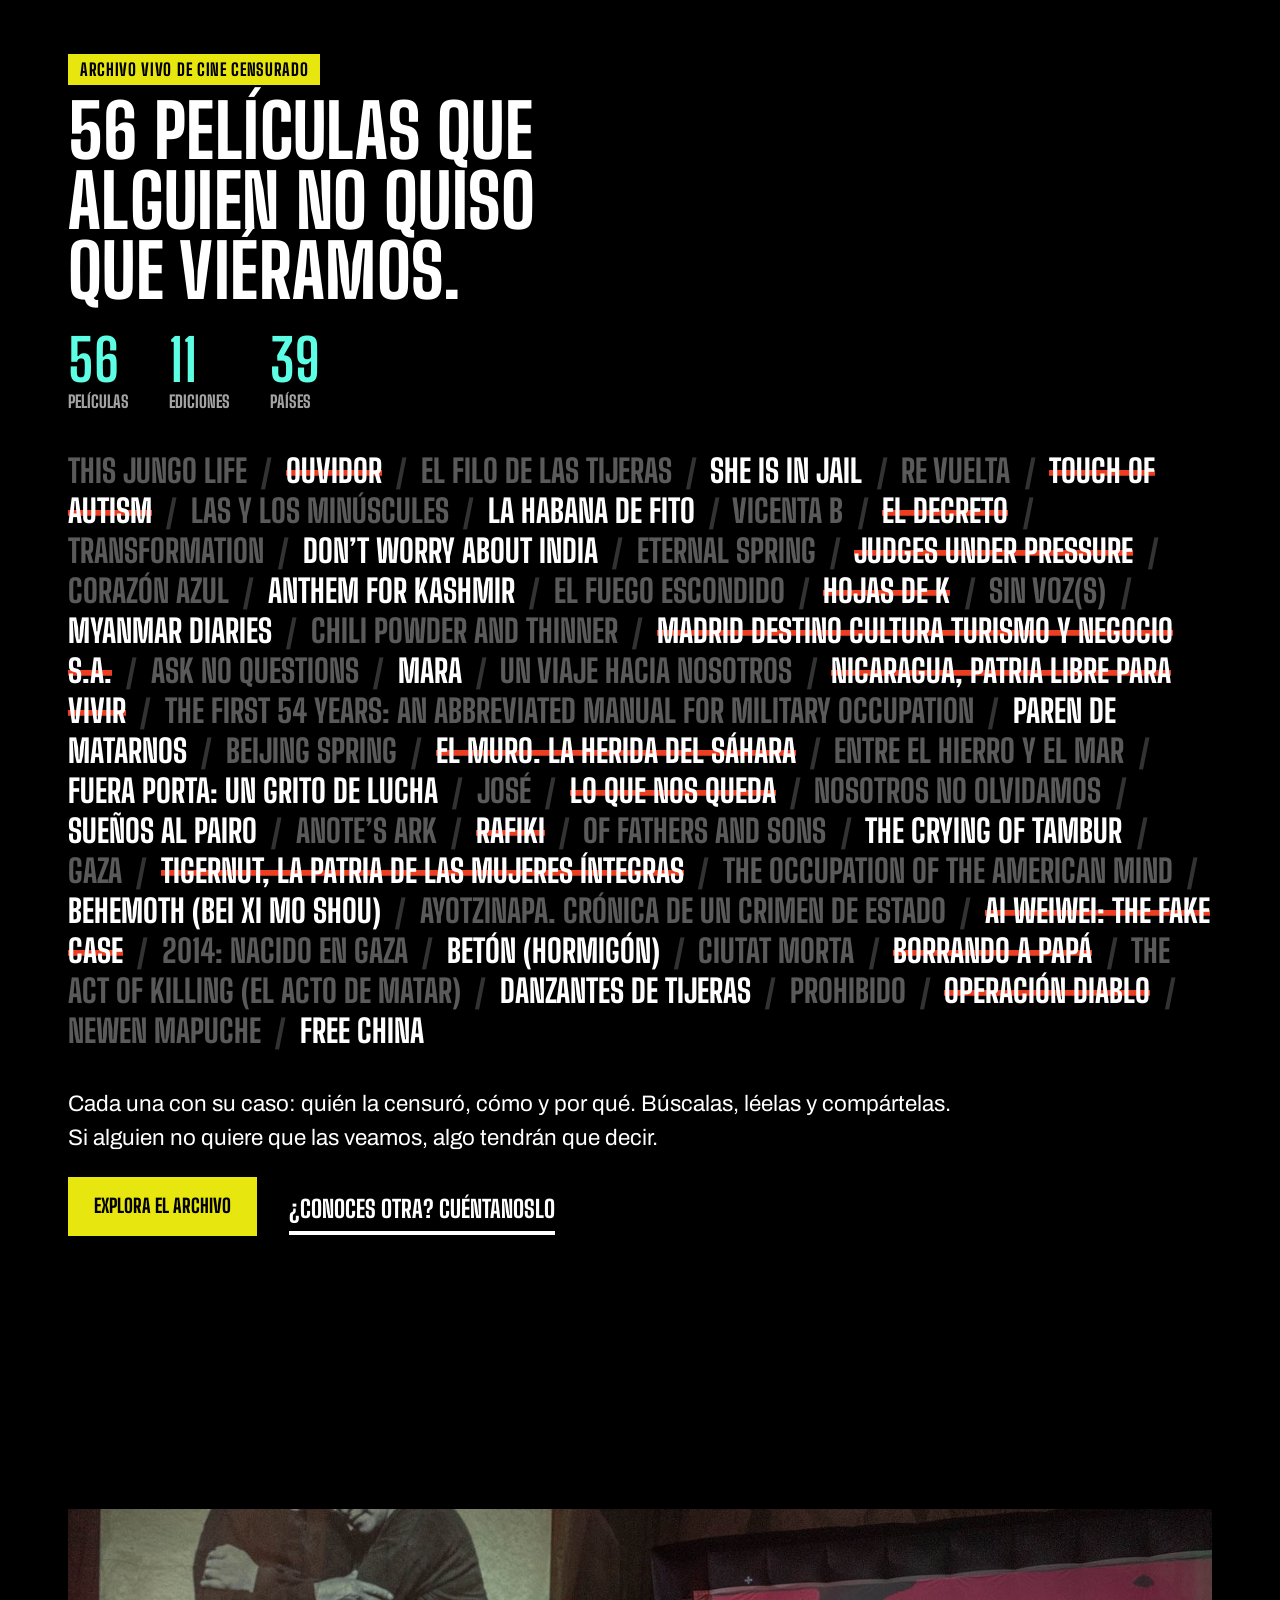
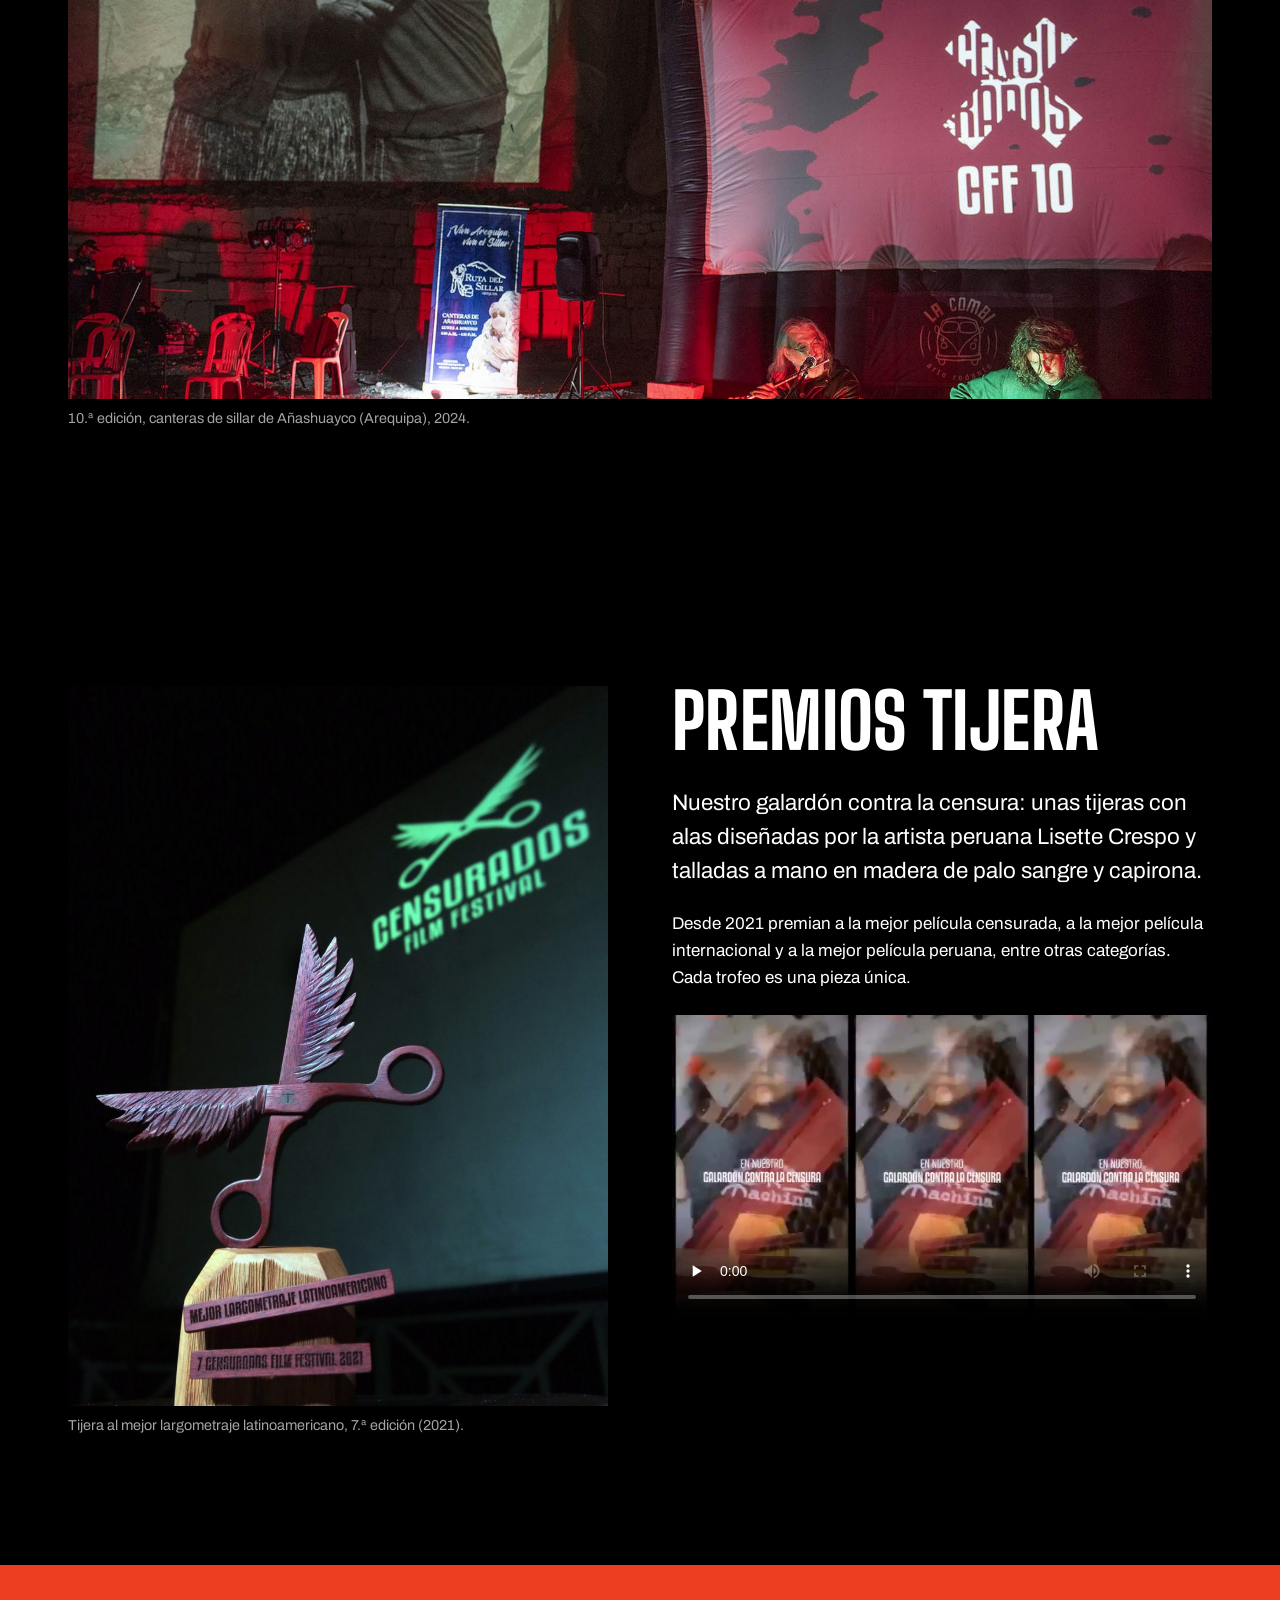
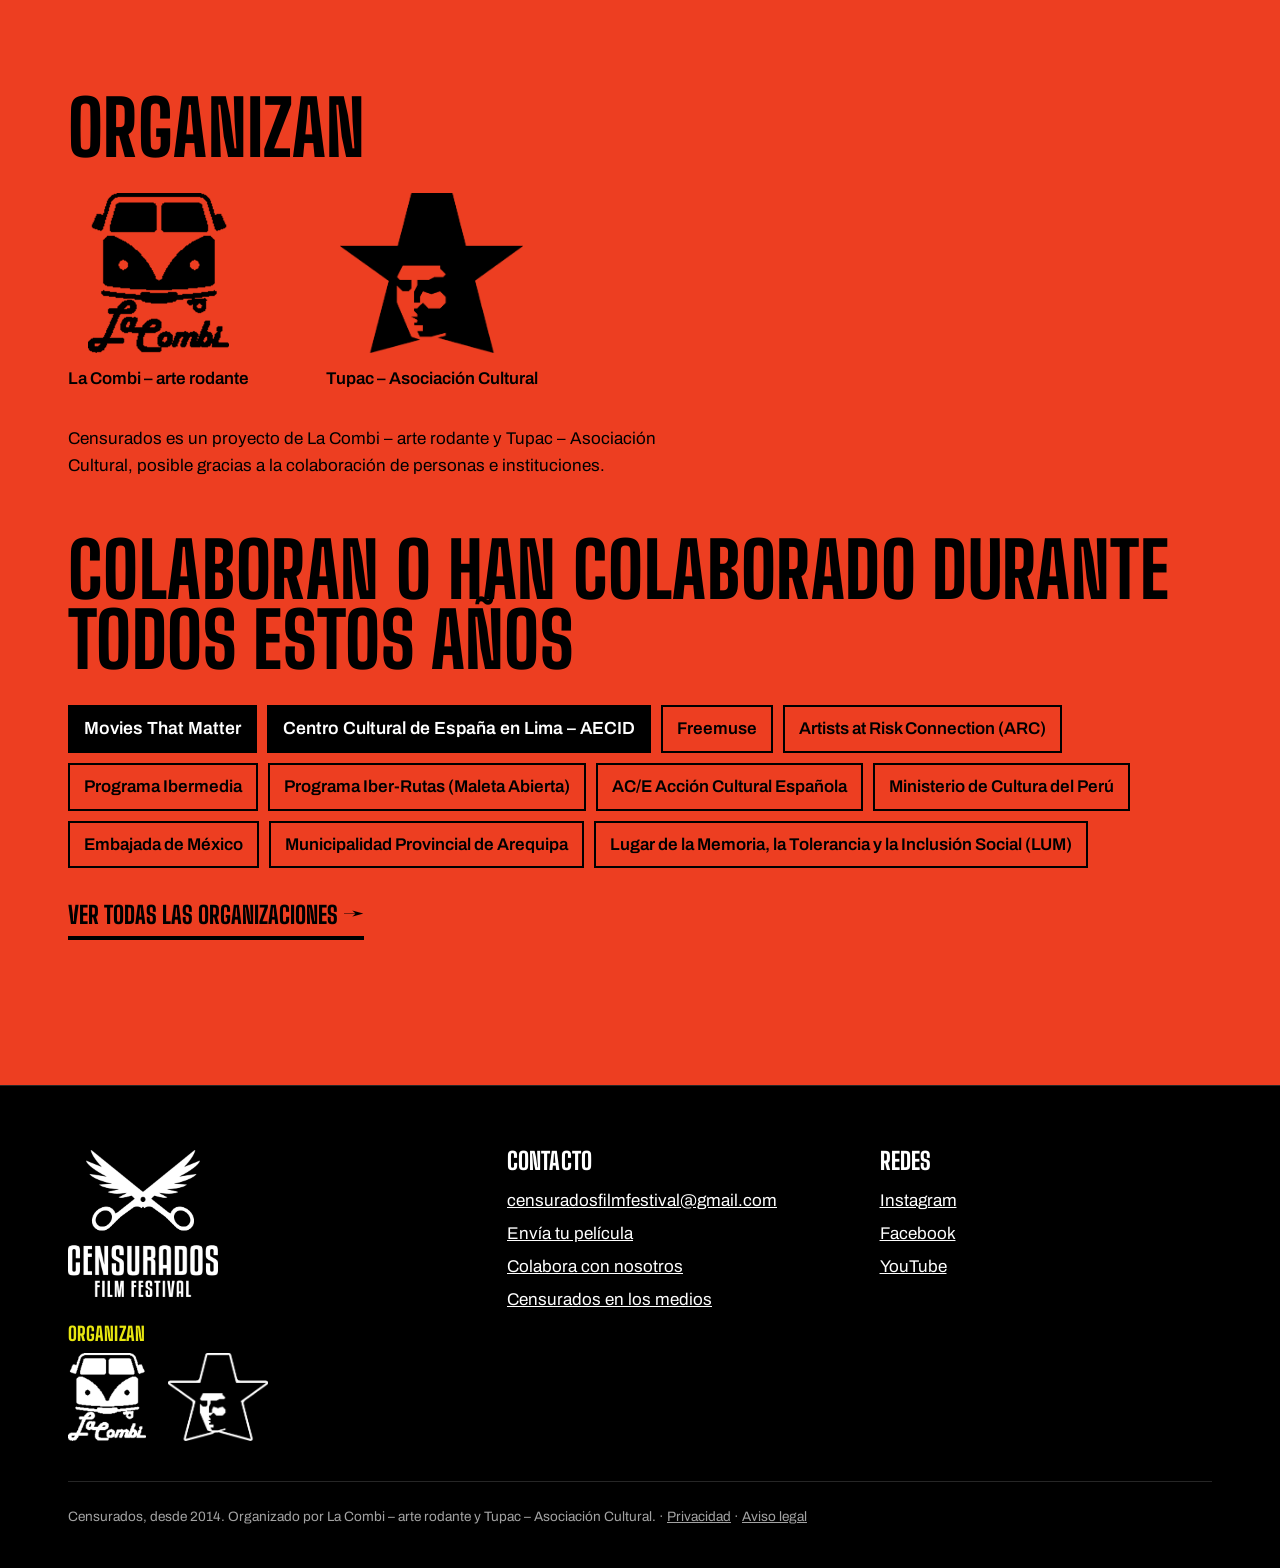
==== commit ca5a551a: "Colaboradores por bloques; Movies That Matter y CCE destacados; Censurados, proyecto de La Combi y T" ====
--- a/index.html
+++ b/index.html
@@ -9,7 +9,7 @@
 <meta property="og:description" content="Censurados: una ventana para el arte audiovisual desde y hacia la libertad. Un espacio de cine por la libertad de expresión desde 2014.">
 <meta property="og:image" content="https://censuradosfilmfestival.com/img/fotos/jardin-tupac-noche.jpg">
 <link rel="icon" href="img/icono.png">
-<link rel="stylesheet" href="css/estilos.css?v=20261134">
+<link rel="stylesheet" href="css/estilos.css?v=20261135">
 </head>
 <body>
 <a class="saltar" href="#contenido">Ir al contenido</a>
@@ -172,37 +172,22 @@
         <a href="conocenos.html#organizadores"><img src="img/lacombi-negro.png" alt="La Combi – arte rodante" width="444" height="504"><span>La Combi – arte rodante</span></a>
         <a href="conocenos.html#organizadores"><img src="img/tupac-negro.png" alt="Tupac – Asociación Cultural" width="839" height="733"><span>Tupac – Asociación Cultural</span></a>
       </div>
+      <p class="org-intro-home">Censurados es un proyecto de La Combi – arte rodante y Tupac – Asociación Cultural, posible gracias a la colaboración de personas e instituciones.</p>
       <h2 class="colaboran-titulo">Colaboran o han colaborado durante todos estos años</h2>
       <ul class="colaboran-lista">
-        <li>Movies That Matter</li>
+        <li class="destacado">Movies That Matter</li>
+        <li class="destacado">Centro Cultural de España en Lima – AECID</li>
+        <li>Freemuse</li>
+        <li>Artists at Risk Connection (ARC)</li>
+        <li>Programa Ibermedia</li>
+        <li>Programa Iber-Rutas (Maleta Abierta)</li>
+        <li>AC/E Acción Cultural Española</li>
         <li>Ministerio de Cultura del Perú</li>
-        <li>Centro Cultural de España en Lima – AECID</li>
-        <li>Programa Ibermedia</li>
-        <li>AC/E Acción Cultural Española</li>
-        <li>Amnistía Internacional – Perú</li>
-        <li>Save the Children Perú</li>
-        <li>Programa Iber-Rutas (Maleta Abierta)</li>
-        <li>Oxfam Perú</li>
+        <li>Embajada de México</li>
+        <li>Municipalidad Provincial de Arequipa</li>
         <li>Lugar de la Memoria, la Tolerancia y la Inclusión Social (LUM)</li>
-        <li>Embajada de México</li>
-        <li>CHS Alternativo</li>
-        <li>Freemuse</li>
-        <li>Movimiento Manuela Ramos</li>
-        <li>Artists at Risk Connection (ARC)</li>
-        <li>Alianza Francesa de Lima</li>
-        <li>Alianza Francesa de Arequipa</li>
-        <li>Municipalidad Provincial de Arequipa</li>
-        <li>Cine Umbral (Arequipa)</li>
-        <li>Les Clandestines, cerveza artesana de Montferri</li>
-        <li>Soldenit</li>
-        <li>Ruido Espacio</li>
-        <li>El Gato Tulipán</li>
-        <li>Cine Olaya</li>
-        <li>Sala Quilla</li>
-        <li>La Noche de Barranco</li>
-        <li>iq. Strategy, Communication, Experience</li>
-        <li>Anudando la Tierra</li>
-      </ul>
+      </ul>
+      <p><a class="enlace-grande" href="conocenos.html#colaboradores">Ver todas las organizaciones →</a></p>
     </div>
   </section>
 </main>
--- a/css/estilos.css
+++ b/css/estilos.css
@@ -737,3 +737,13 @@
 @media (max-width: 760px) { .posible-capas { grid-template-columns: 1fr; } }
 .posible-capas .enlace-grande { display: inline-block; margin-bottom: 10px; }
 .conocenos-intro { margin-top: 40px; }
+/* Colaboradores por bloques */
+.apoyos-destacados { display: grid; grid-template-columns: 1fr 1fr; gap: 24px; margin: 32px 0 40px; }
+.apoyos-destacados article { background: var(--negro); color: var(--blanco); padding: 24px; }
+.apoyos-destacados h3 { color: var(--agua); font-size: 1.9rem; margin: 0 0 10px; }
+.apoyos-bloques { display: grid; grid-template-columns: repeat(auto-fill, minmax(300px, 1fr)); gap: 28px 40px; }
+.apoyos-bloque h3 { font-size: 1.15rem; border-bottom: 2px solid var(--negro); padding-bottom: 6px; margin: 0 0 8px; }
+.org-intro { margin-bottom: 28px; }
+.org-intro-home { margin: 20px 0 0; max-width: 60ch; }
+.colaboran-lista li.destacado { background: var(--negro); color: var(--blanco); font-size: 1.1rem; }
+@media (max-width: 760px) { .apoyos-destacados { grid-template-columns: 1fr; } }
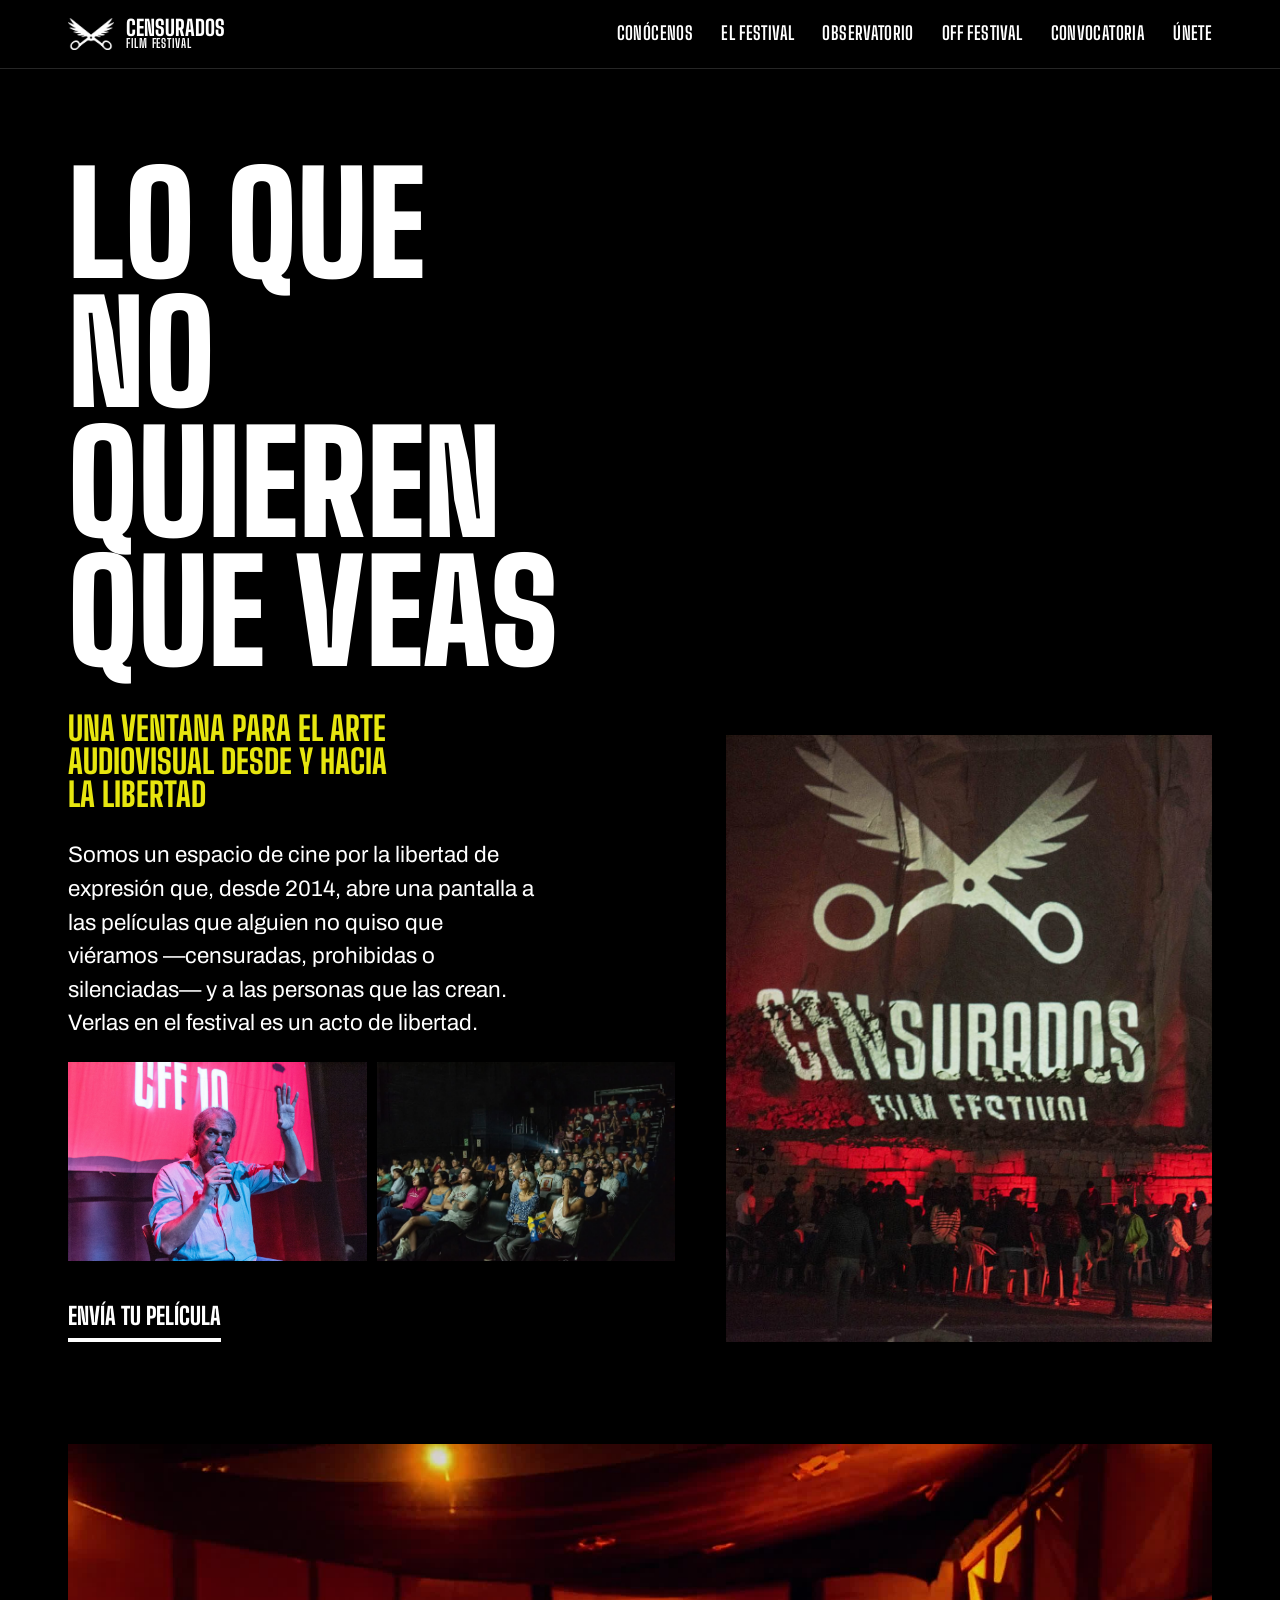
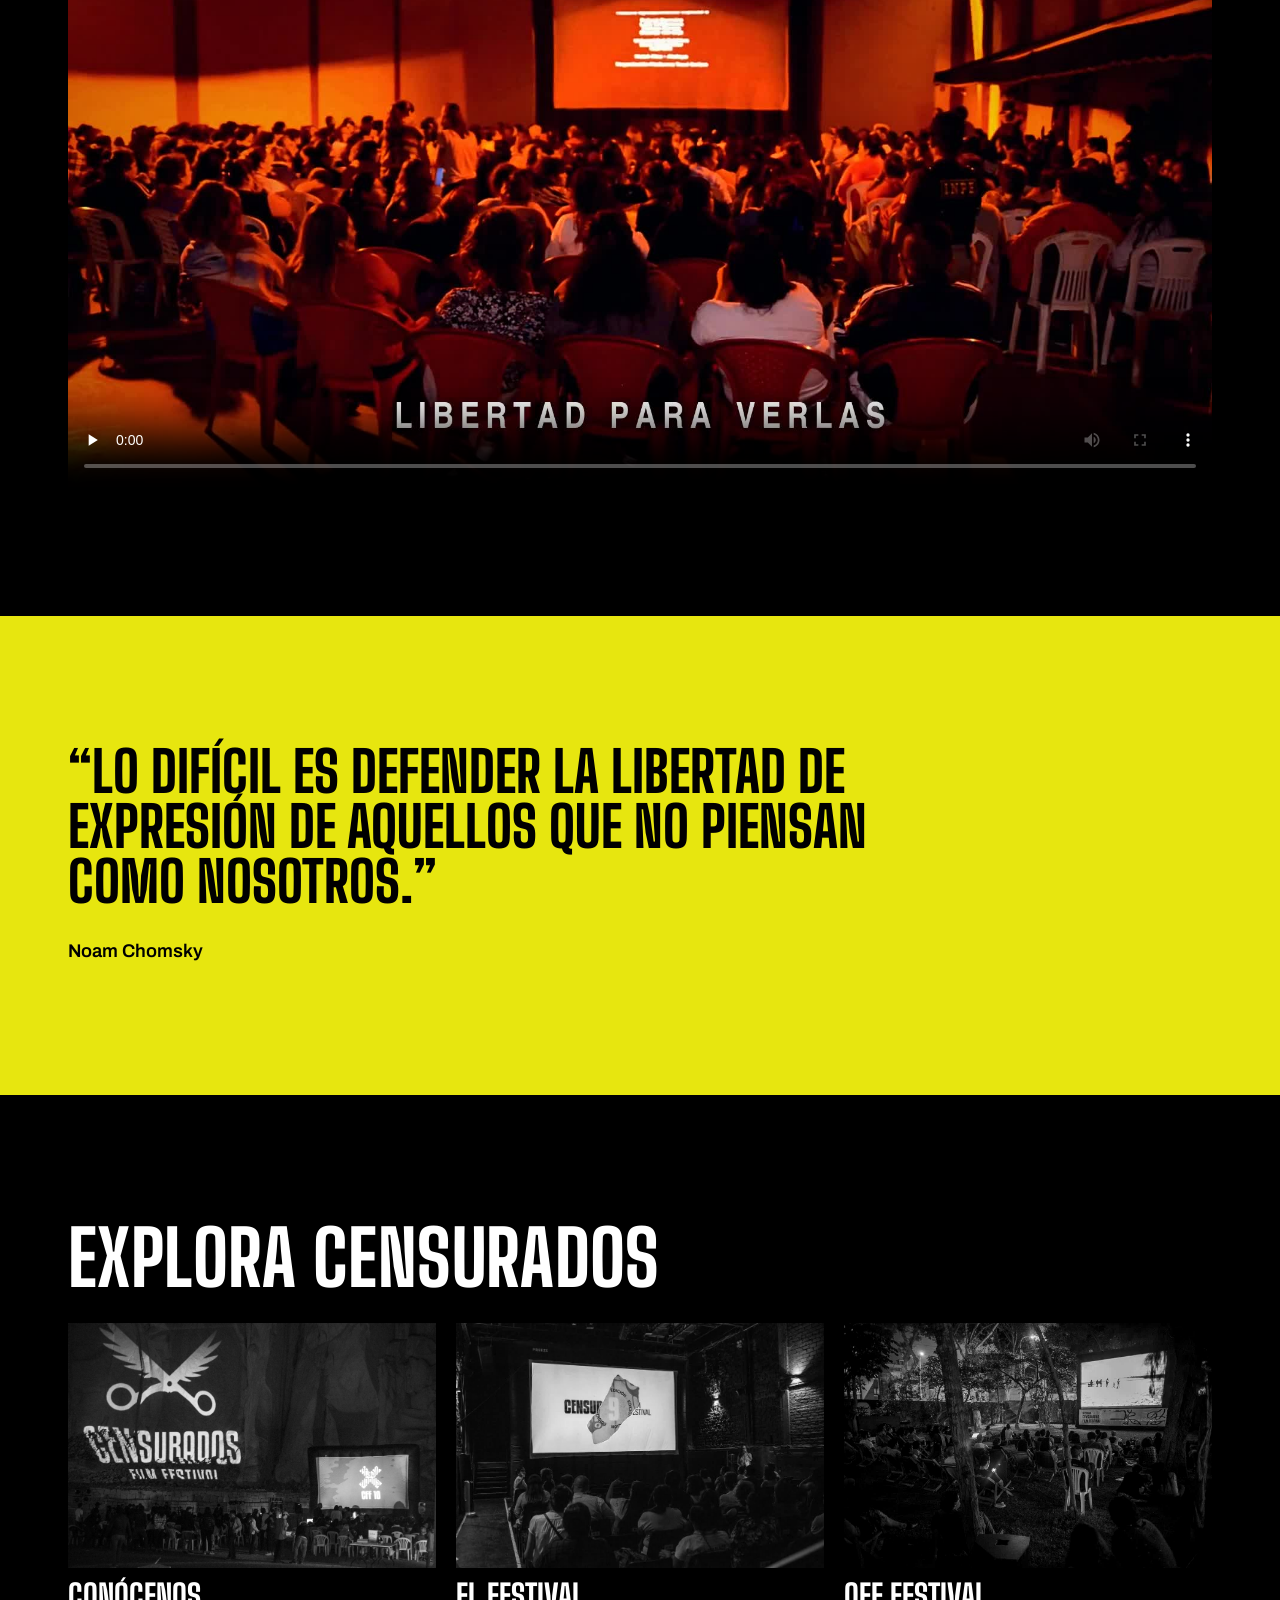
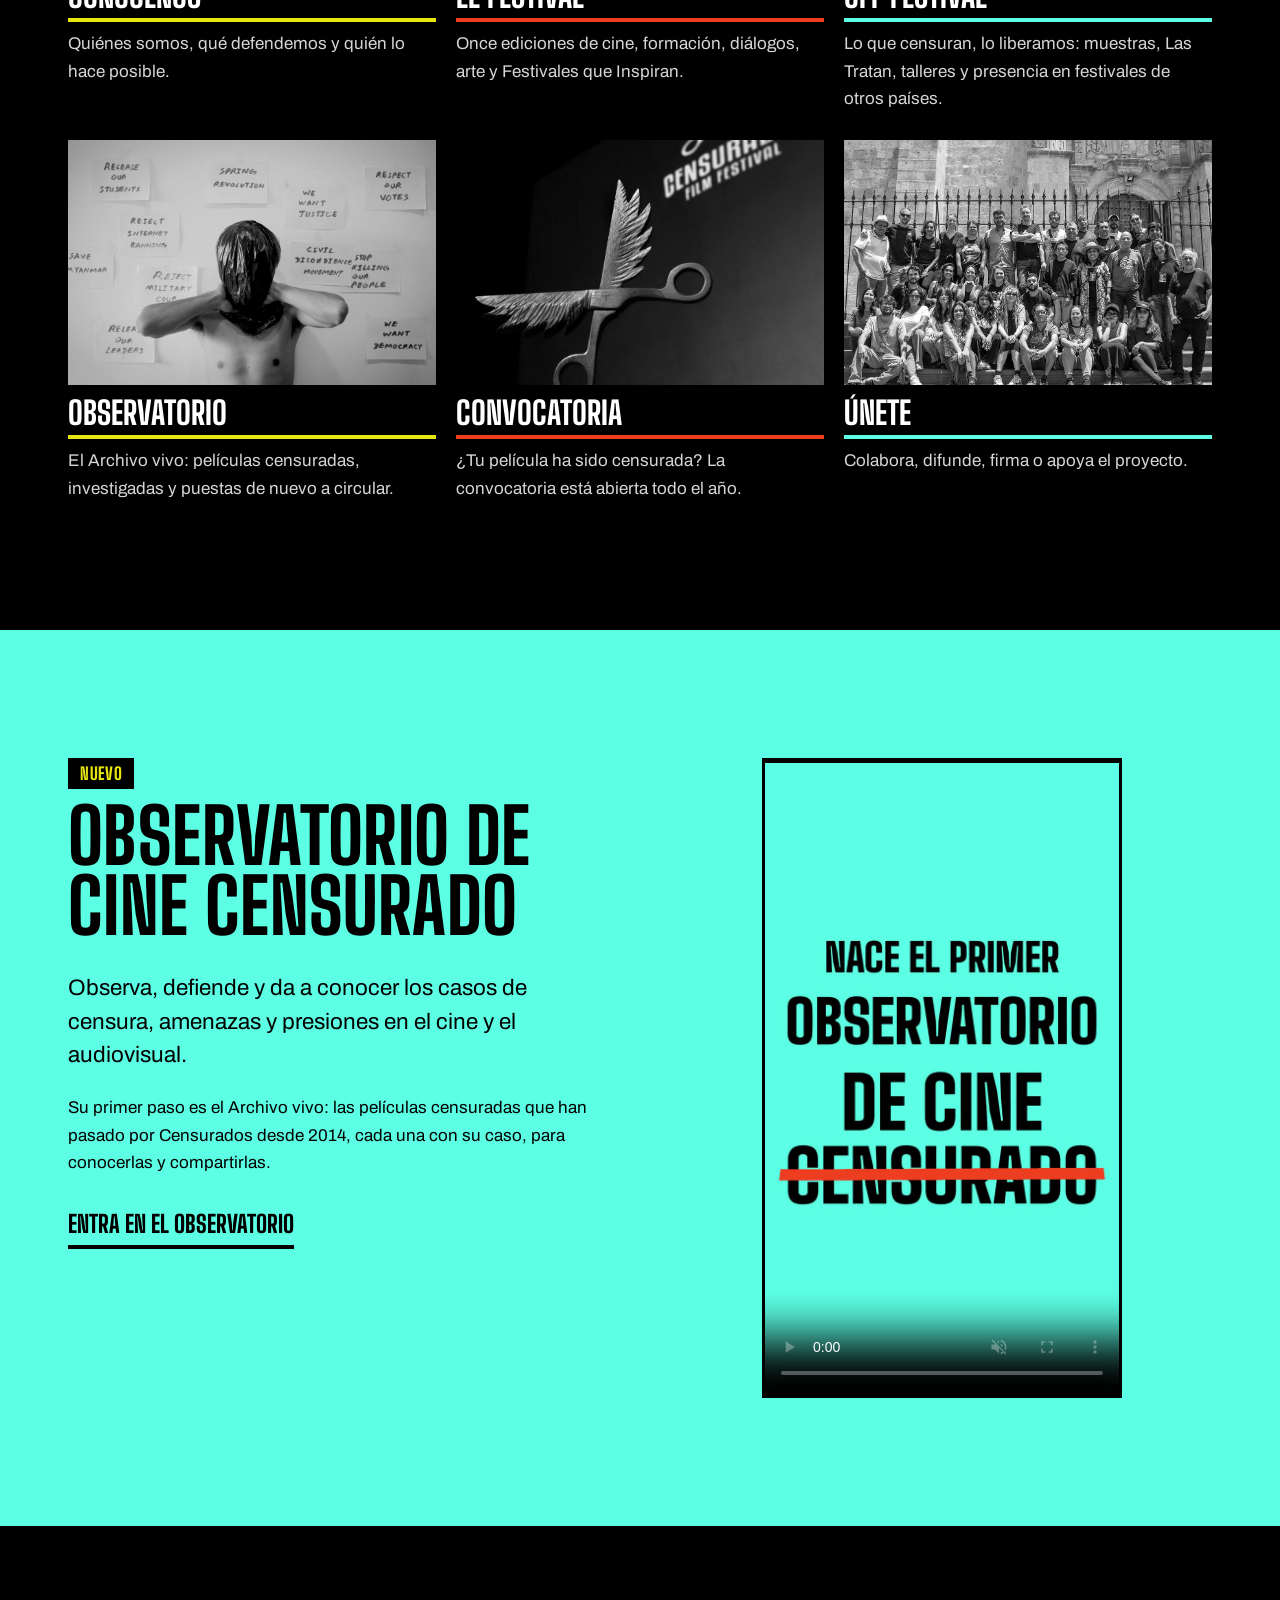
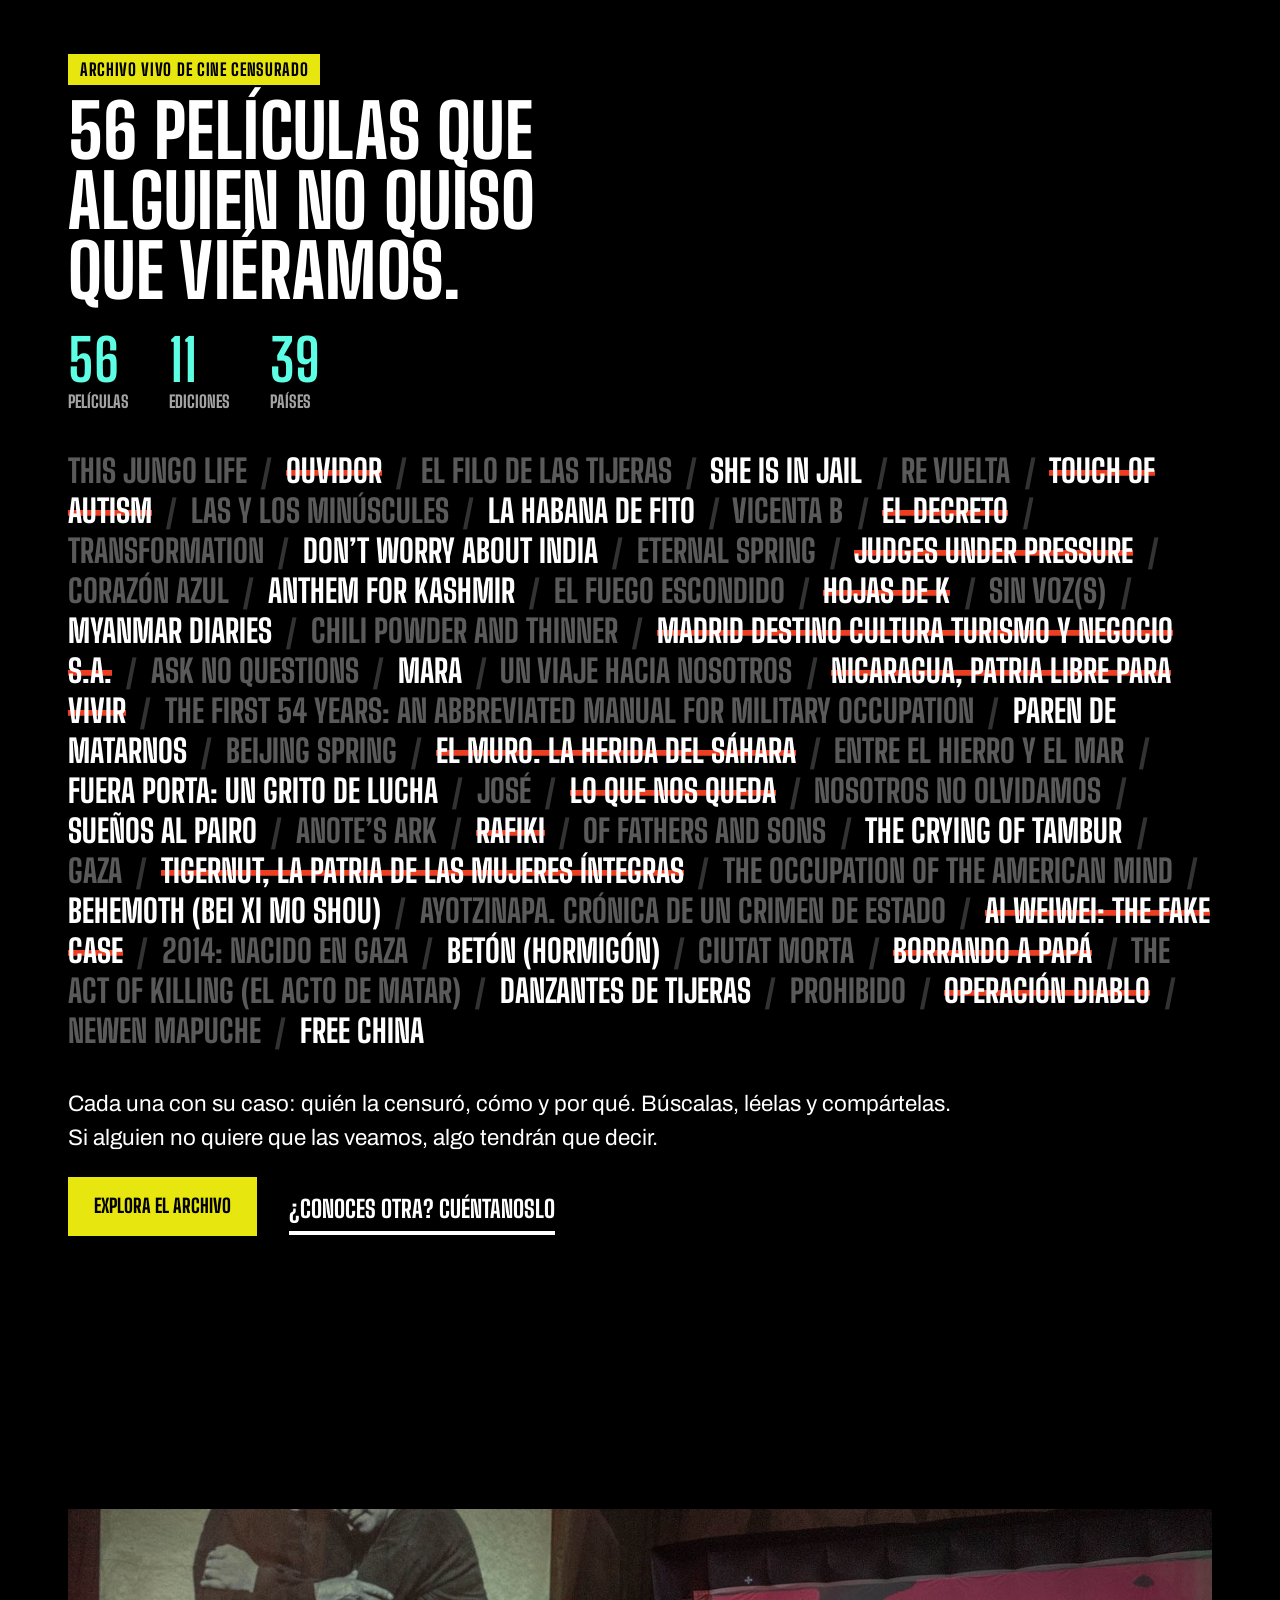
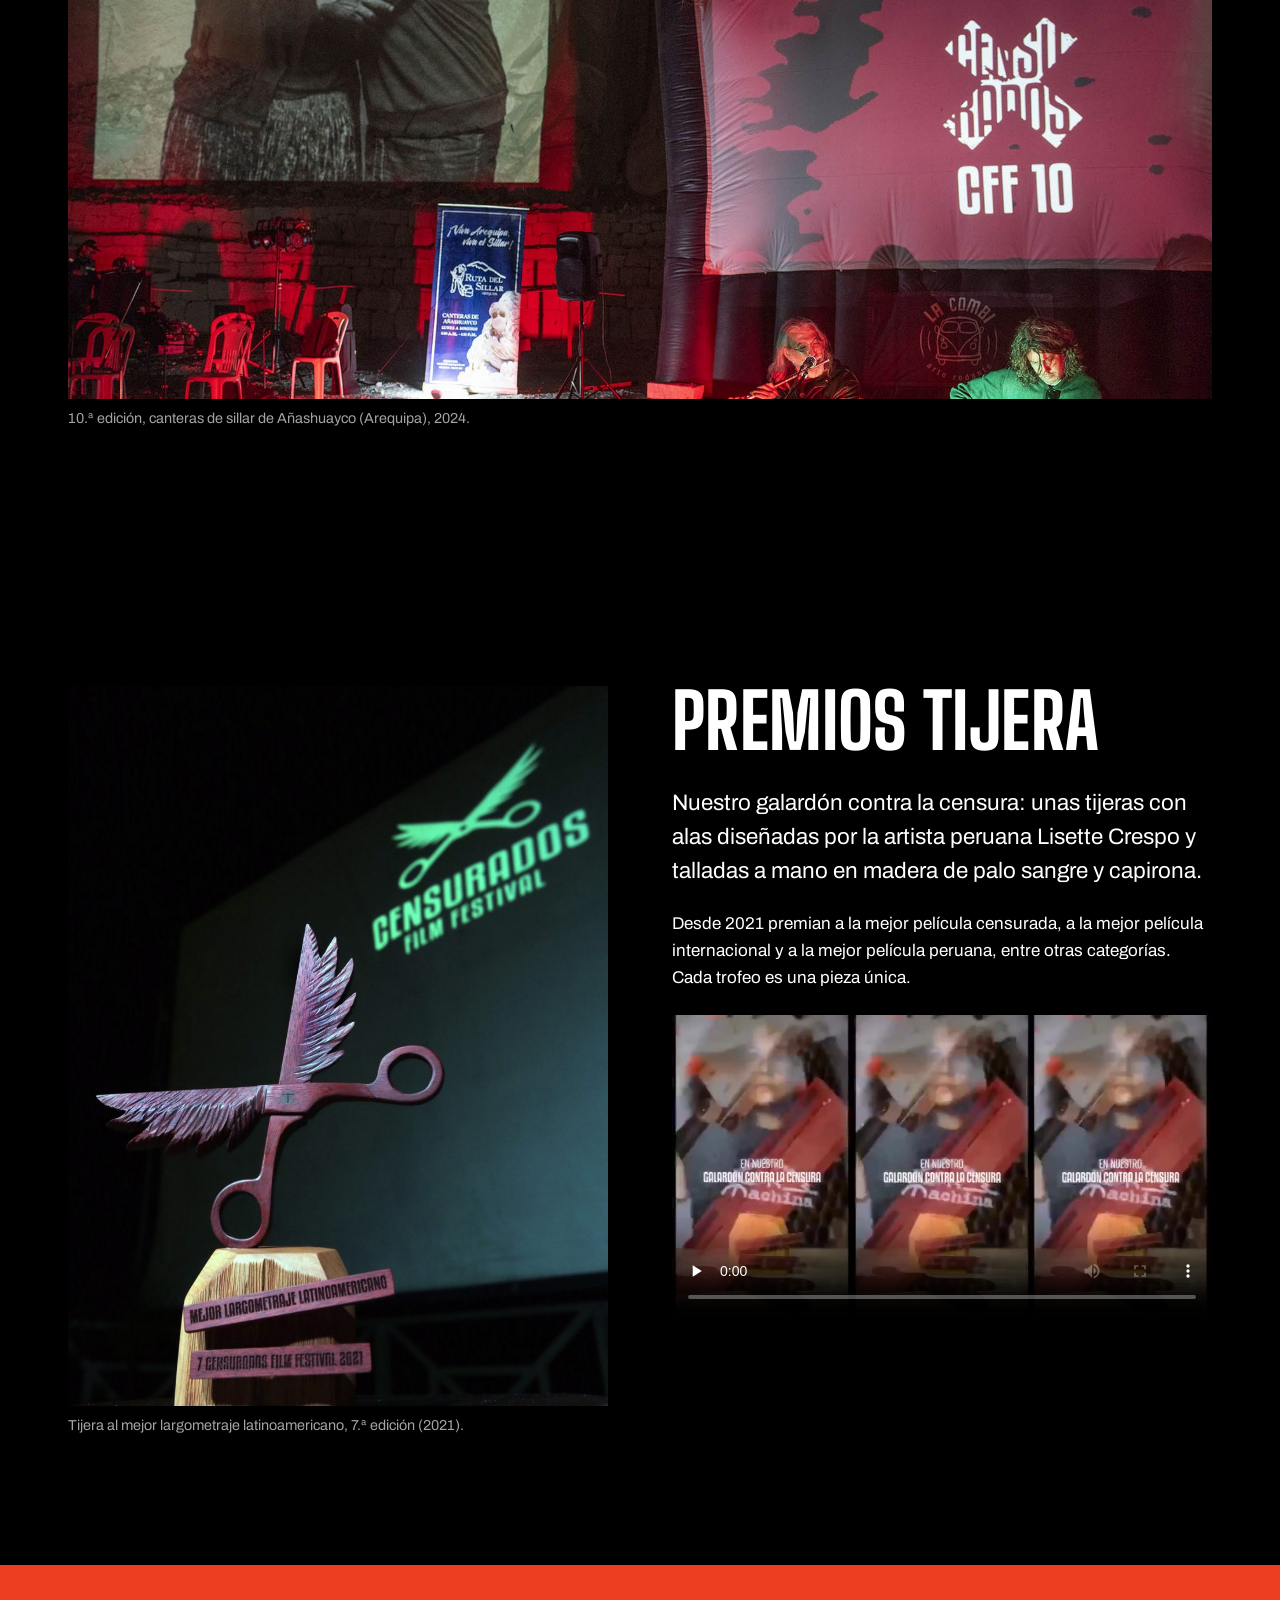
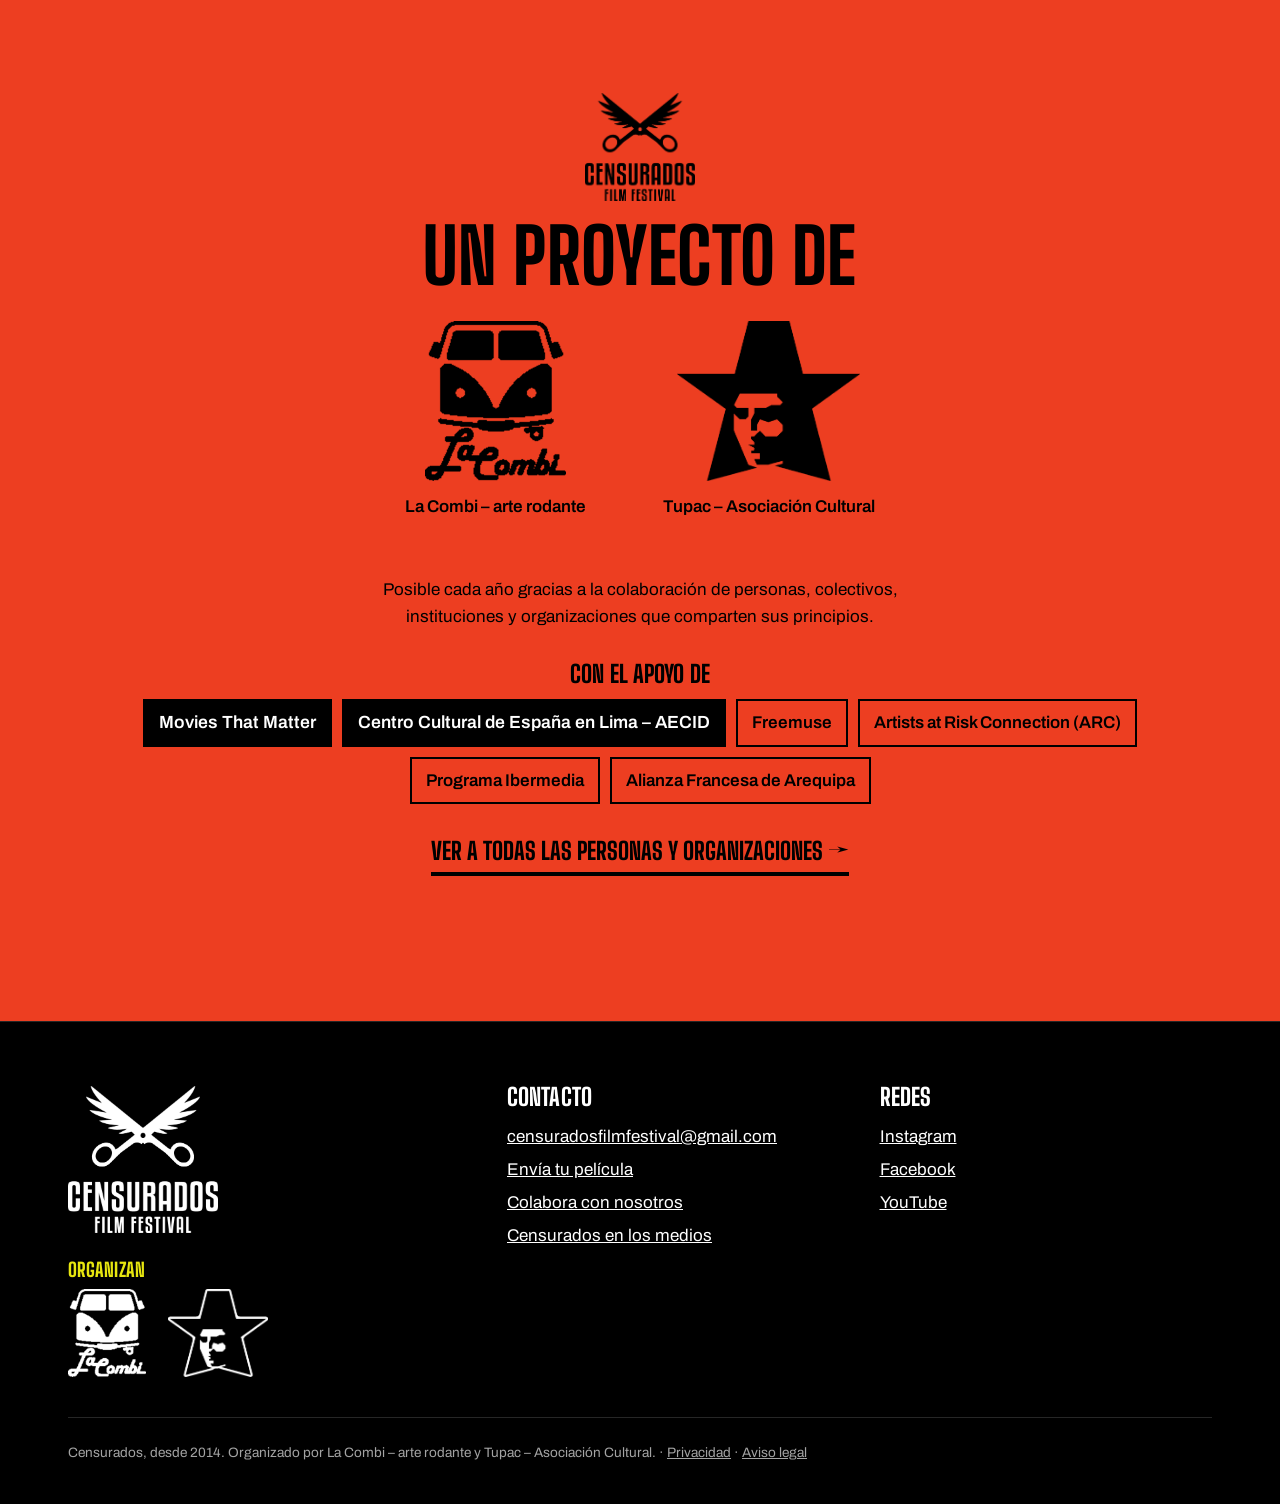
==== commit a5fd10ee: "Portada: un solo apartado con Censurados, quienes lo organizan y las alianzas principales Co-Authore" ====
--- a/index.html
+++ b/index.html
@@ -9,7 +9,7 @@
 <meta property="og:description" content="Censurados: una ventana para el arte audiovisual desde y hacia la libertad. Un espacio de cine por la libertad de expresión desde 2014.">
 <meta property="og:image" content="https://censuradosfilmfestival.com/img/fotos/jardin-tupac-noche.jpg">
 <link rel="icon" href="img/icono.png">
-<link rel="stylesheet" href="css/estilos.css?v=20261135">
+<link rel="stylesheet" href="css/estilos.css?v=20261136">
 </head>
 <body>
 <a class="saltar" href="#contenido">Ir al contenido</a>
@@ -167,27 +167,25 @@
 
   <section class="bloque fondo-rojo">
     <div class="contenedor">
-      <h2>Organizan</h2>
-      <div class="logos-org">
-        <a href="conocenos.html#organizadores"><img src="img/lacombi-negro.png" alt="La Combi – arte rodante" width="444" height="504"><span>La Combi – arte rodante</span></a>
-        <a href="conocenos.html#organizadores"><img src="img/tupac-negro.png" alt="Tupac – Asociación Cultural" width="839" height="733"><span>Tupac – Asociación Cultural</span></a>
-      </div>
-      <p class="org-intro-home">Censurados es un proyecto de La Combi – arte rodante y Tupac – Asociación Cultural, posible gracias a la colaboración de personas e instituciones.</p>
-      <h2 class="colaboran-titulo">Colaboran o han colaborado durante todos estos años</h2>
-      <ul class="colaboran-lista">
-        <li class="destacado">Movies That Matter</li>
-        <li class="destacado">Centro Cultural de España en Lima – AECID</li>
-        <li>Freemuse</li>
-        <li>Artists at Risk Connection (ARC)</li>
-        <li>Programa Ibermedia</li>
-        <li>Programa Iber-Rutas (Maleta Abierta)</li>
-        <li>AC/E Acción Cultural Española</li>
-        <li>Ministerio de Cultura del Perú</li>
-        <li>Embajada de México</li>
-        <li>Municipalidad Provincial de Arequipa</li>
-        <li>Lugar de la Memoria, la Tolerancia y la Inclusión Social (LUM)</li>
-      </ul>
-      <p><a class="enlace-grande" href="conocenos.html#colaboradores">Ver todas las organizaciones →</a></p>
+      <div class="hacen-posible">
+        <img class="hp-logo" src="img/logo-negro.png" alt="Censurados Film Festival" width="150" height="147">
+        <h2>Un proyecto de</h2>
+        <div class="logos-org">
+          <a href="conocenos.html#organizadores"><img src="img/lacombi-negro.png" alt="La Combi – arte rodante" width="444" height="504"><span>La Combi – arte rodante</span></a>
+          <a href="conocenos.html#organizadores"><img src="img/tupac-negro.png" alt="Tupac – Asociación Cultural" width="839" height="733"><span>Tupac – Asociación Cultural</span></a>
+        </div>
+        <p class="hp-texto">Posible cada año gracias a la colaboración de personas, colectivos, instituciones y organizaciones que comparten sus principios.</p>
+        <h3 class="hp-sub">Con el apoyo de</h3>
+        <ul class="colaboran-lista">
+          <li class="destacado">Movies That Matter</li>
+          <li class="destacado">Centro Cultural de España en Lima – AECID</li>
+          <li>Freemuse</li>
+          <li>Artists at Risk Connection (ARC)</li>
+          <li>Programa Ibermedia</li>
+          <li>Alianza Francesa de Arequipa</li>
+        </ul>
+        <p><a class="enlace-grande" href="conocenos.html#posible">Ver a todas las personas y organizaciones →</a></p>
+      </div>
     </div>
   </section>
 </main>
--- a/css/estilos.css
+++ b/css/estilos.css
@@ -747,3 +747,11 @@
 .org-intro-home { margin: 20px 0 0; max-width: 60ch; }
 .colaboran-lista li.destacado { background: var(--negro); color: var(--blanco); font-size: 1.1rem; }
 @media (max-width: 760px) { .apoyos-destacados { grid-template-columns: 1fr; } }
+/* Home: quienes lo hacen posible */
+.hacen-posible { text-align: center; display: flex; flex-direction: column; align-items: center; }
+.hacen-posible .hp-logo { width: 110px; height: auto; margin-bottom: 20px; }
+.hacen-posible h2 { margin: 0 0 18px; }
+.hacen-posible .logos-org { justify-content: center; }
+.hacen-posible .hp-texto { max-width: 52ch; margin: 24px auto 32px; }
+.hacen-posible .hp-sub { margin: 0 0 14px; font-size: 1.5rem; }
+.hacen-posible .colaboran-lista { justify-content: center; margin-top: 0; }
